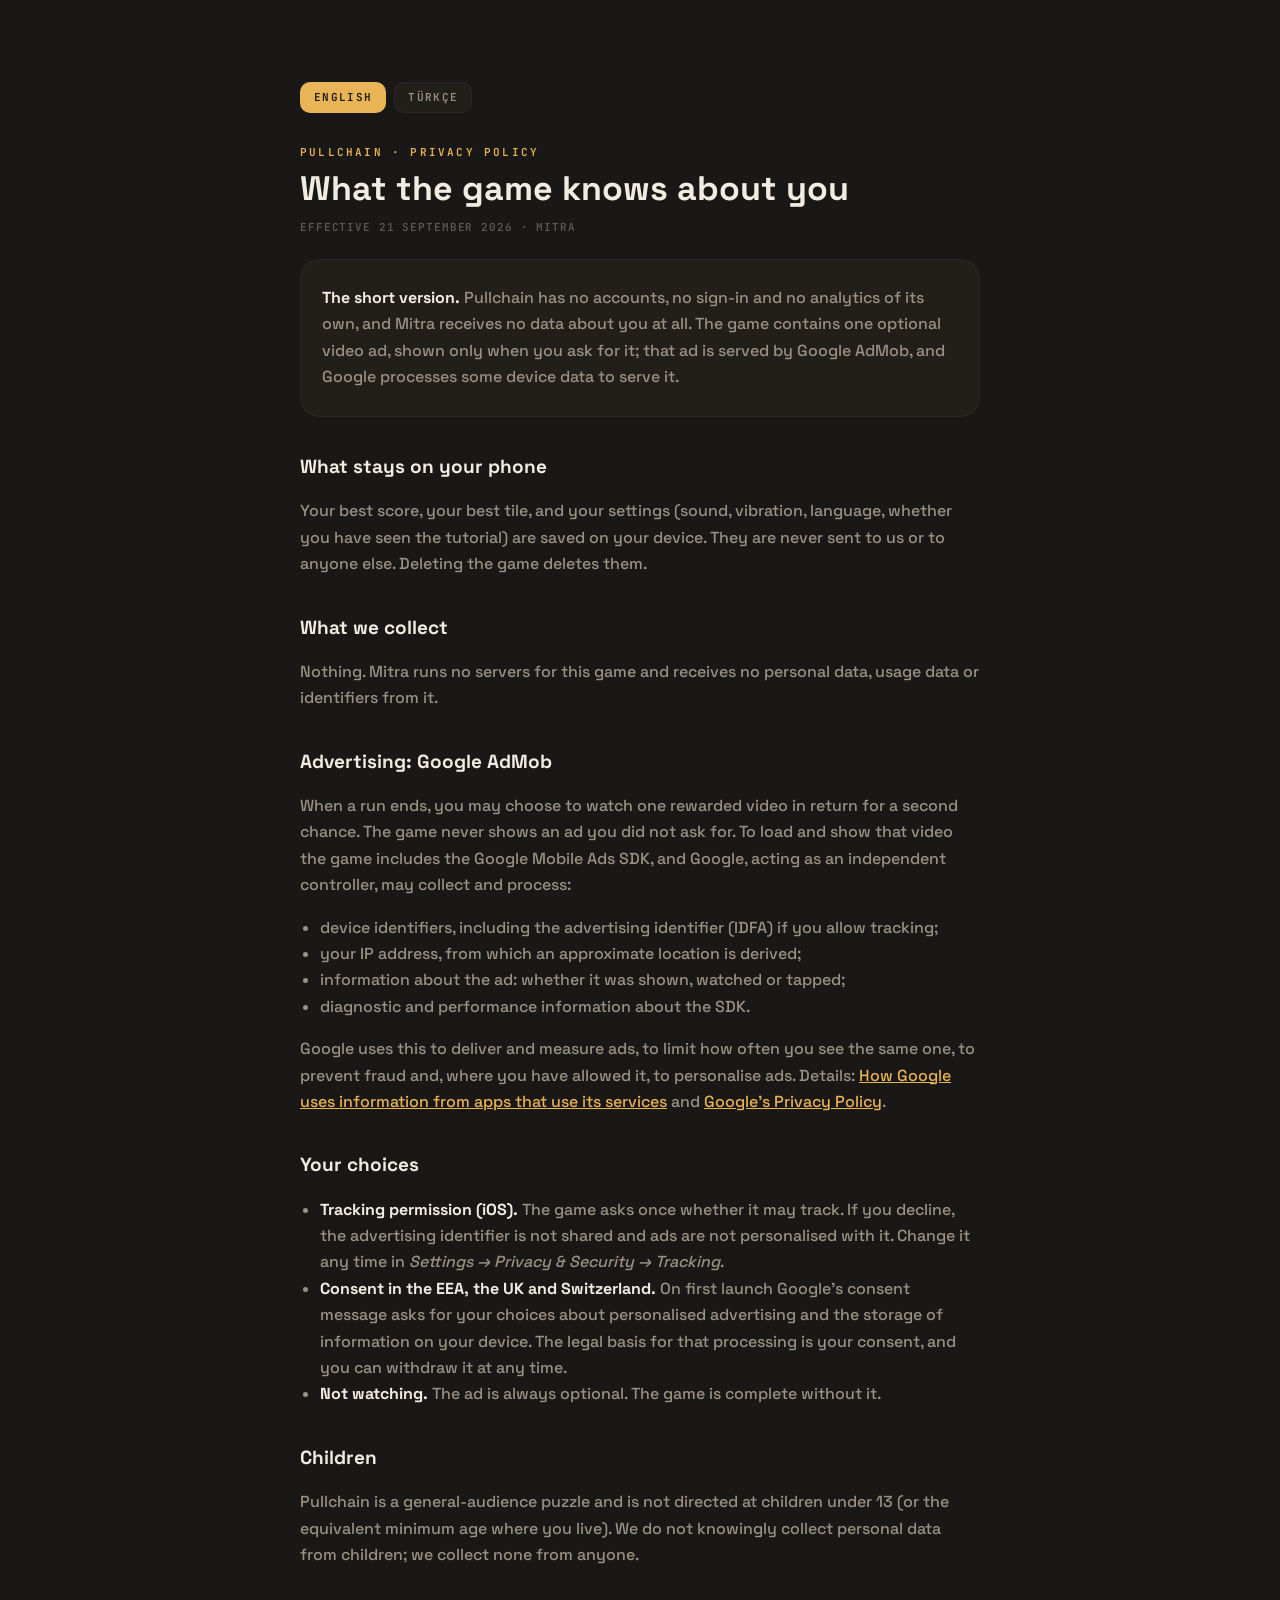
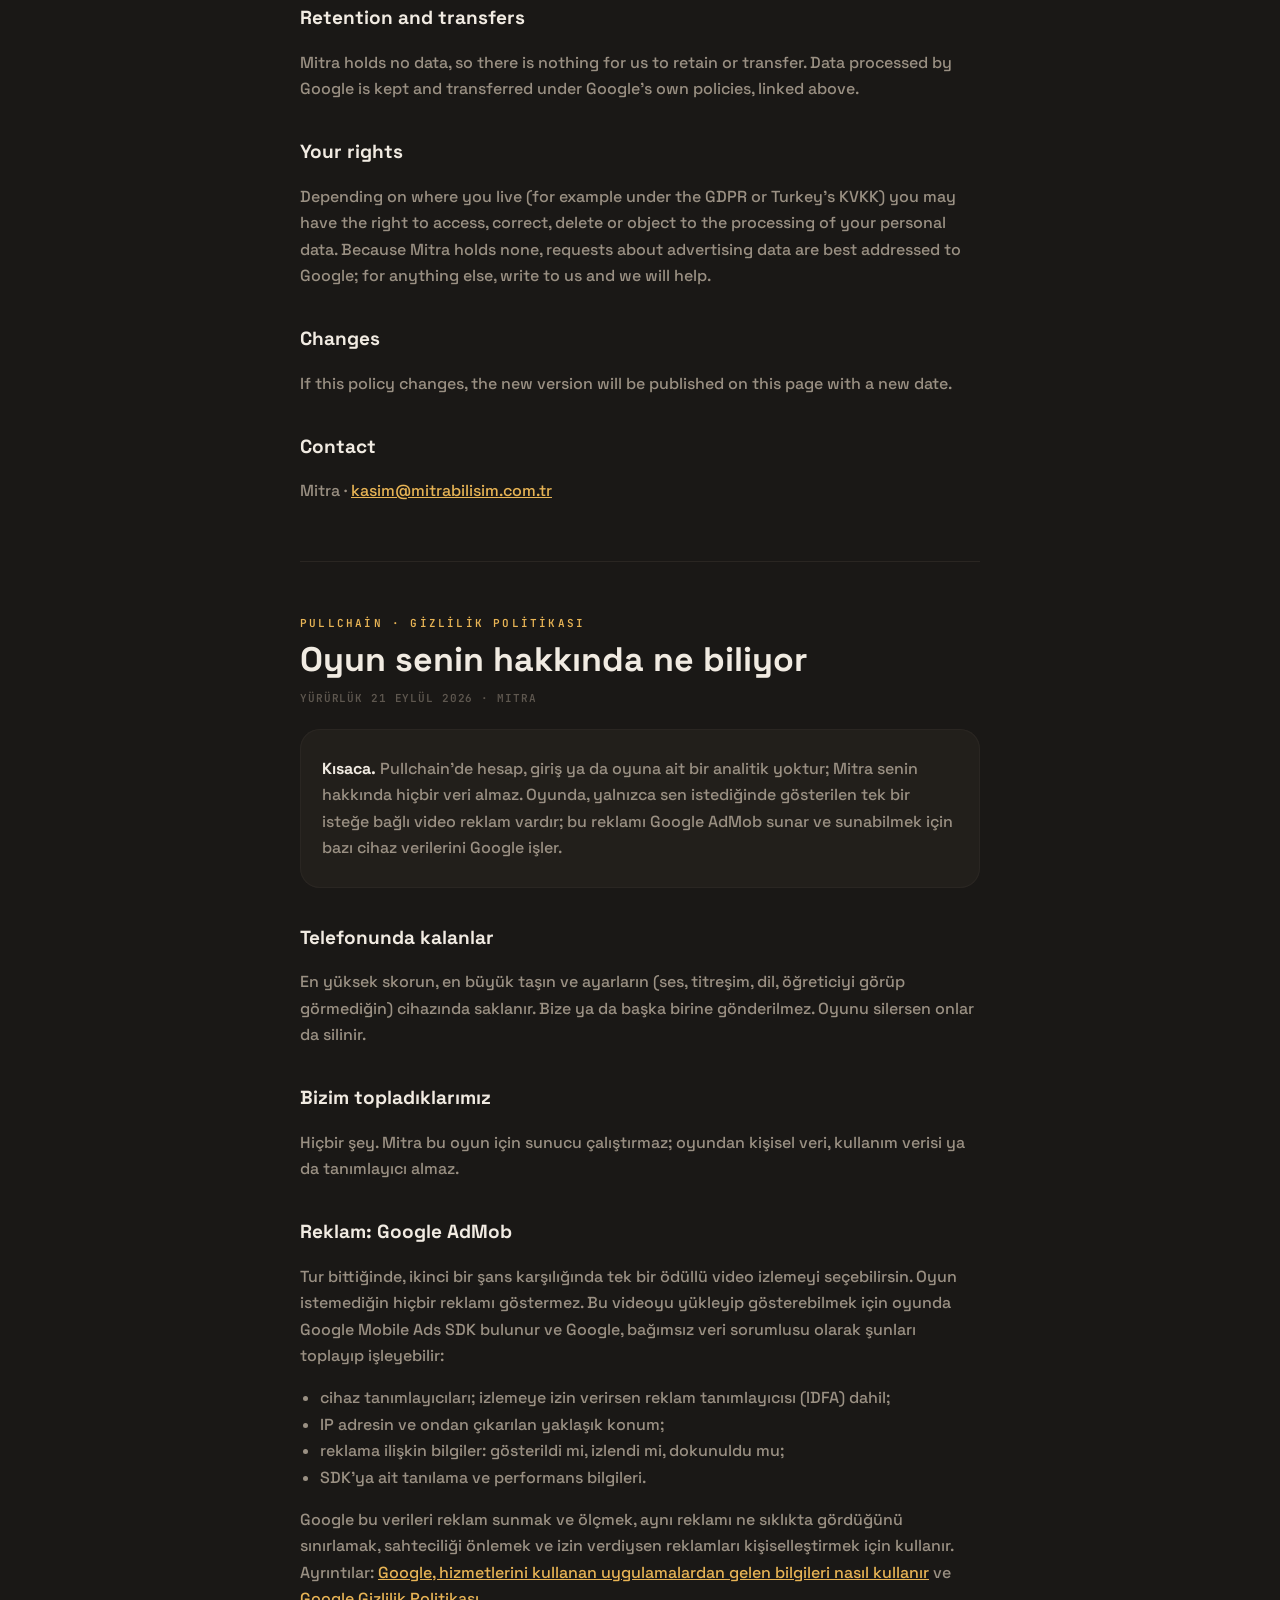
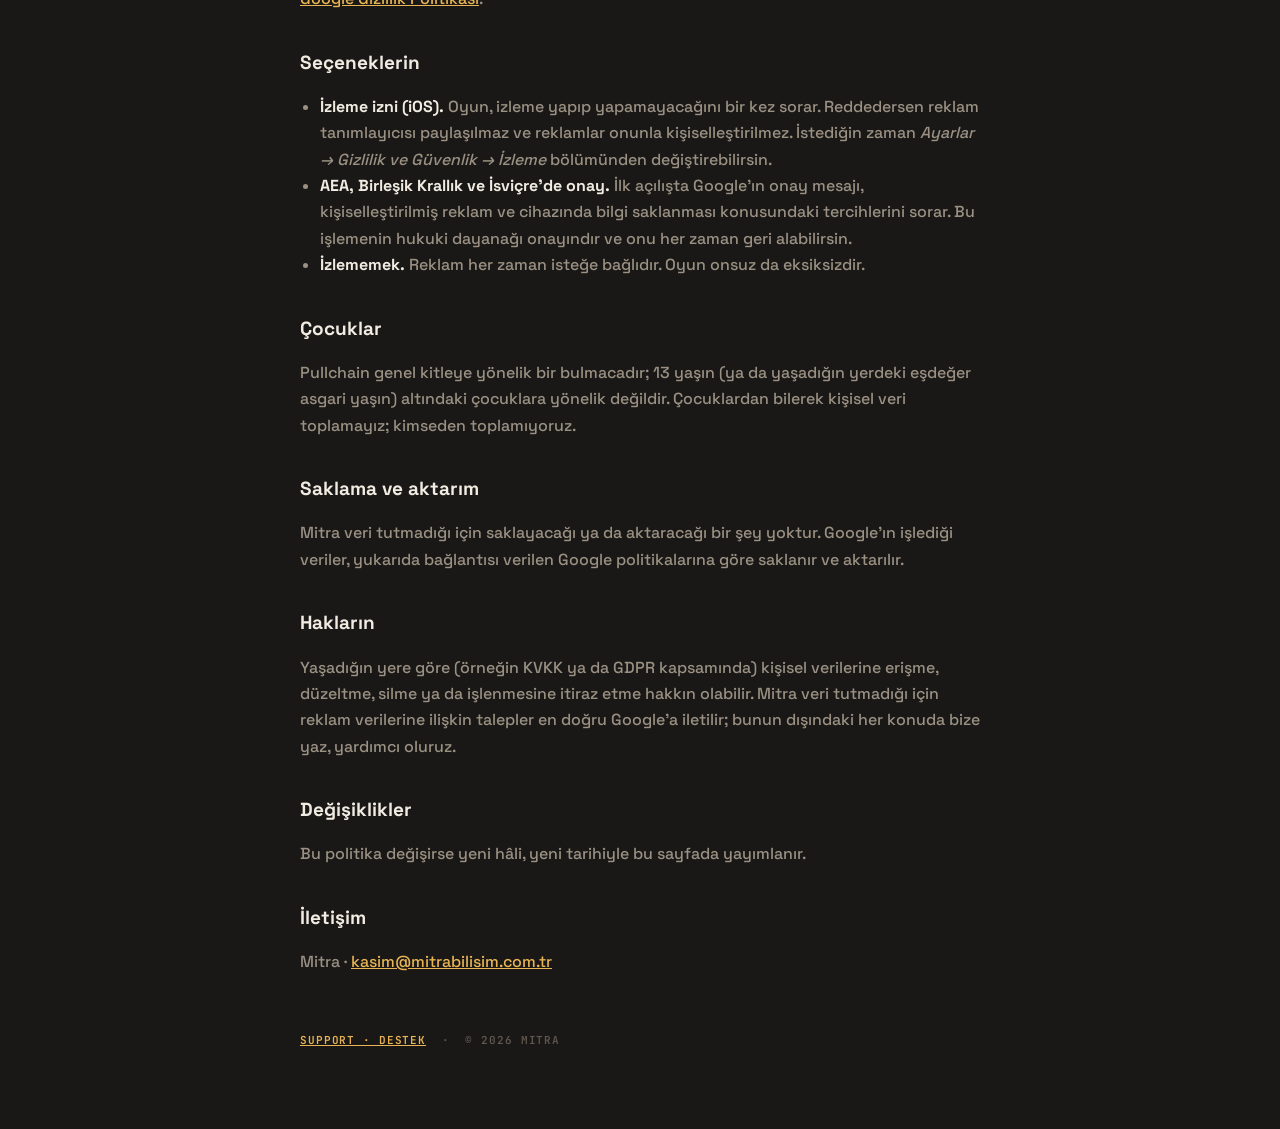
==== pullchain/privacy/index.html @ 70694d76 "Pullchain: privacy policy, support page and app-ads.txt" ====
<!DOCTYPE html><html lang="en"><head><meta charset="utf-8"><meta name="viewport" content="width=device-width, initial-scale=1"><link rel="preconnect" href="https://fonts.googleapis.com"><link href="https://fonts.googleapis.com/css2?family=Space+Grotesk:wght@500;700&family=JetBrains+Mono:wght@600&display=swap" rel="stylesheet"><link rel="stylesheet" href="/style.css"><title>Pullchain · Privacy Policy</title></head><body><main>
<nav class="lang"><a class="on" href="#en">ENGLISH</a><a href="#tr">TÜRKÇE</a></nav>

<section id="en">
<p class="kicker" style="margin-top:34px">Pullchain · Privacy Policy</p>
<h1>What the game knows about you</h1>
<p class="meta">EFFECTIVE 21 SEPTEMBER 2026 · MITRA</p>

<div class="card">
<p><strong>The short version.</strong> Pullchain has no accounts, no sign-in and no analytics of its own, and Mitra receives no data about you at all. The game contains one optional video ad, shown only when you ask for it; that ad is served by Google AdMob, and Google processes some device data to serve it.</p>
</div>

<h2>What stays on your phone</h2>
<p>Your best score, your best tile, and your settings (sound, vibration, language, whether you have seen the tutorial) are saved on your device. They are never sent to us or to anyone else. Deleting the game deletes them.</p>

<h2>What we collect</h2>
<p>Nothing. Mitra runs no servers for this game and receives no personal data, usage data or identifiers from it.</p>

<h2>Advertising: Google AdMob</h2>
<p>When a run ends, you may choose to watch one rewarded video in return for a second chance. The game never shows an ad you did not ask for. To load and show that video the game includes the Google Mobile Ads SDK, and Google, acting as an independent controller, may collect and process:</p>
<ul>
<li>device identifiers, including the advertising identifier (IDFA) if you allow tracking;</li>
<li>your IP address, from which an approximate location is derived;</li>
<li>information about the ad: whether it was shown, watched or tapped;</li>
<li>diagnostic and performance information about the SDK.</li>
</ul>
<p>Google uses this to deliver and measure ads, to limit how often you see the same one, to prevent fraud and, where you have allowed it, to personalise ads. Details: <a href="https://policies.google.com/technologies/partner-sites">How Google uses information from apps that use its services</a> and <a href="https://policies.google.com/privacy">Google's Privacy Policy</a>.</p>

<h2>Your choices</h2>
<ul>
<li><strong>Tracking permission (iOS).</strong> The game asks once whether it may track. If you decline, the advertising identifier is not shared and ads are not personalised with it. Change it any time in <em>Settings → Privacy &amp; Security → Tracking</em>.</li>
<li><strong>Consent in the EEA, the UK and Switzerland.</strong> On first launch Google's consent message asks for your choices about personalised advertising and the storage of information on your device. The legal basis for that processing is your consent, and you can withdraw it at any time.</li>
<li><strong>Not watching.</strong> The ad is always optional. The game is complete without it.</li>
</ul>

<h2>Children</h2>
<p>Pullchain is a general-audience puzzle and is not directed at children under 13 (or the equivalent minimum age where you live). We do not knowingly collect personal data from children; we collect none from anyone.</p>

<h2>Retention and transfers</h2>
<p>Mitra holds no data, so there is nothing for us to retain or transfer. Data processed by Google is kept and transferred under Google's own policies, linked above.</p>

<h2>Your rights</h2>
<p>Depending on where you live (for example under the GDPR or Turkey's KVKK) you may have the right to access, correct, delete or object to the processing of your personal data. Because Mitra holds none, requests about advertising data are best addressed to Google; for anything else, write to us and we will help.</p>

<h2>Changes</h2>
<p>If this policy changes, the new version will be published on this page with a new date.</p>

<h2>Contact</h2>
<p>Mitra · <a href="mailto:kasim@mitrabilisim.com.tr?subject=Pullchain%20privacy">kasim@mitrabilisim.com.tr</a></p>
</section>

<hr>

<section id="tr" lang="tr">
<p class="kicker">Pullchain · Gizlilik Politikası</p>
<h1>Oyun senin hakkında ne biliyor</h1>
<p class="meta">YÜRÜRLÜK 21 EYLÜL 2026 · MITRA</p>

<div class="card">
<p><strong>Kısaca.</strong> Pullchain'de hesap, giriş ya da oyuna ait bir analitik yoktur; Mitra senin hakkında hiçbir veri almaz. Oyunda, yalnızca sen istediğinde gösterilen tek bir isteğe bağlı video reklam vardır; bu reklamı Google AdMob sunar ve sunabilmek için bazı cihaz verilerini Google işler.</p>
</div>

<h2>Telefonunda kalanlar</h2>
<p>En yüksek skorun, en büyük taşın ve ayarların (ses, titreşim, dil, öğreticiyi görüp görmediğin) cihazında saklanır. Bize ya da başka birine gönderilmez. Oyunu silersen onlar da silinir.</p>

<h2>Bizim topladıklarımız</h2>
<p>Hiçbir şey. Mitra bu oyun için sunucu çalıştırmaz; oyundan kişisel veri, kullanım verisi ya da tanımlayıcı almaz.</p>

<h2>Reklam: Google AdMob</h2>
<p>Tur bittiğinde, ikinci bir şans karşılığında tek bir ödüllü video izlemeyi seçebilirsin. Oyun istemediğin hiçbir reklamı göstermez. Bu videoyu yükleyip gösterebilmek için oyunda Google Mobile Ads SDK bulunur ve Google, bağımsız veri sorumlusu olarak şunları toplayıp işleyebilir:</p>
<ul>
<li>cihaz tanımlayıcıları; izlemeye izin verirsen reklam tanımlayıcısı (IDFA) dahil;</li>
<li>IP adresin ve ondan çıkarılan yaklaşık konum;</li>
<li>reklama ilişkin bilgiler: gösterildi mi, izlendi mi, dokunuldu mu;</li>
<li>SDK'ya ait tanılama ve performans bilgileri.</li>
</ul>
<p>Google bu verileri reklam sunmak ve ölçmek, aynı reklamı ne sıklıkta gördüğünü sınırlamak, sahteciliği önlemek ve izin verdiysen reklamları kişiselleştirmek için kullanır. Ayrıntılar: <a href="https://policies.google.com/technologies/partner-sites?hl=tr">Google, hizmetlerini kullanan uygulamalardan gelen bilgileri nasıl kullanır</a> ve <a href="https://policies.google.com/privacy?hl=tr">Google Gizlilik Politikası</a>.</p>

<h2>Seçeneklerin</h2>
<ul>
<li><strong>İzleme izni (iOS).</strong> Oyun, izleme yapıp yapamayacağını bir kez sorar. Reddedersen reklam tanımlayıcısı paylaşılmaz ve reklamlar onunla kişiselleştirilmez. İstediğin zaman <em>Ayarlar → Gizlilik ve Güvenlik → İzleme</em> bölümünden değiştirebilirsin.</li>
<li><strong>AEA, Birleşik Krallık ve İsviçre'de onay.</strong> İlk açılışta Google'ın onay mesajı, kişiselleştirilmiş reklam ve cihazında bilgi saklanması konusundaki tercihlerini sorar. Bu işlemenin hukuki dayanağı onayındır ve onu her zaman geri alabilirsin.</li>
<li><strong>İzlememek.</strong> Reklam her zaman isteğe bağlıdır. Oyun onsuz da eksiksizdir.</li>
</ul>

<h2>Çocuklar</h2>
<p>Pullchain genel kitleye yönelik bir bulmacadır; 13 yaşın (ya da yaşadığın yerdeki eşdeğer asgari yaşın) altındaki çocuklara yönelik değildir. Çocuklardan bilerek kişisel veri toplamayız; kimseden toplamıyoruz.</p>

<h2>Saklama ve aktarım</h2>
<p>Mitra veri tutmadığı için saklayacağı ya da aktaracağı bir şey yoktur. Google'ın işlediği veriler, yukarıda bağlantısı verilen Google politikalarına göre saklanır ve aktarılır.</p>

<h2>Hakların</h2>
<p>Yaşadığın yere göre (örneğin KVKK ya da GDPR kapsamında) kişisel verilerine erişme, düzeltme, silme ya da işlenmesine itiraz etme hakkın olabilir. Mitra veri tutmadığı için reklam verilerine ilişkin talepler en doğru Google'a iletilir; bunun dışındaki her konuda bize yaz, yardımcı oluruz.</p>

<h2>Değişiklikler</h2>
<p>Bu politika değişirse yeni hâli, yeni tarihiyle bu sayfada yayımlanır.</p>

<h2>İletişim</h2>
<p>Mitra · <a href="mailto:kasim@mitrabilisim.com.tr?subject=Pullchain%20gizlilik">kasim@mitrabilisim.com.tr</a></p>
</section>

<footer class="meta"><a href="/pullchain/support/">SUPPORT · DESTEK</a> &nbsp;·&nbsp; © 2026 MITRA</footer>
</main></body></html>
---- style.css ----
:root{--bg:#1a1816;--card:#221f1b;--edge:#2a2622;--ink:#f1ebe2;--muted:#9a9083;--faint:#5e574f;--accent:#e8b455}
*{box-sizing:border-box}
html{-webkit-text-size-adjust:100%}
body{margin:0;background:var(--bg);color:var(--ink);font:500 16px/1.65 'Space Grotesk',system-ui,-apple-system,Segoe UI,Helvetica,Arial,sans-serif}
main{max-width:720px;margin:0 auto;padding:56px 20px 80px}
.kicker{font:600 11px/1 'JetBrains Mono',ui-monospace,Menlo,monospace;letter-spacing:.2em;color:var(--accent);text-transform:uppercase}
h1{font-size:34px;line-height:1.15;margin:10px 0 6px;font-weight:700}
h2{font-size:19px;margin:34px 0 8px;font-weight:700}
p,li{color:var(--muted)}
strong{color:var(--ink);font-weight:700}
a{color:var(--accent)}
a:hover{color:var(--ink)}
.meta{font:600 11px/1.6 'JetBrains Mono',ui-monospace,Menlo,monospace;letter-spacing:.08em;color:var(--faint)}
.card{background:var(--card);border-radius:20px;box-shadow:inset 0 0 0 1px var(--edge);padding:20px 22px;margin:22px 0}
.card p{margin:.4em 0}
.lang{display:flex;gap:8px;margin:26px 0 0}
.lang a{font:600 11px/1 'JetBrains Mono',ui-monospace,Menlo,monospace;letter-spacing:.12em;text-decoration:none;padding:10px 14px;border-radius:10px;background:var(--card);box-shadow:inset 0 0 0 1px var(--edge);color:var(--muted)}
.lang a.on{background:var(--accent);color:#1a1816;box-shadow:none}
hr{border:0;border-top:1px solid var(--edge);margin:56px 0}
ul{padding-left:20px}
footer{margin-top:56px}
.mark{display:grid;grid-template-columns:repeat(2,34px);gap:6px;padding:9px;background:var(--card);border-radius:18px;width:max-content;box-shadow:inset 0 0 0 1px var(--edge)}
.mark span{width:34px;height:34px;border-radius:9px;display:grid;place-items:center;font-weight:700;font-size:15px;color:#1a1816}
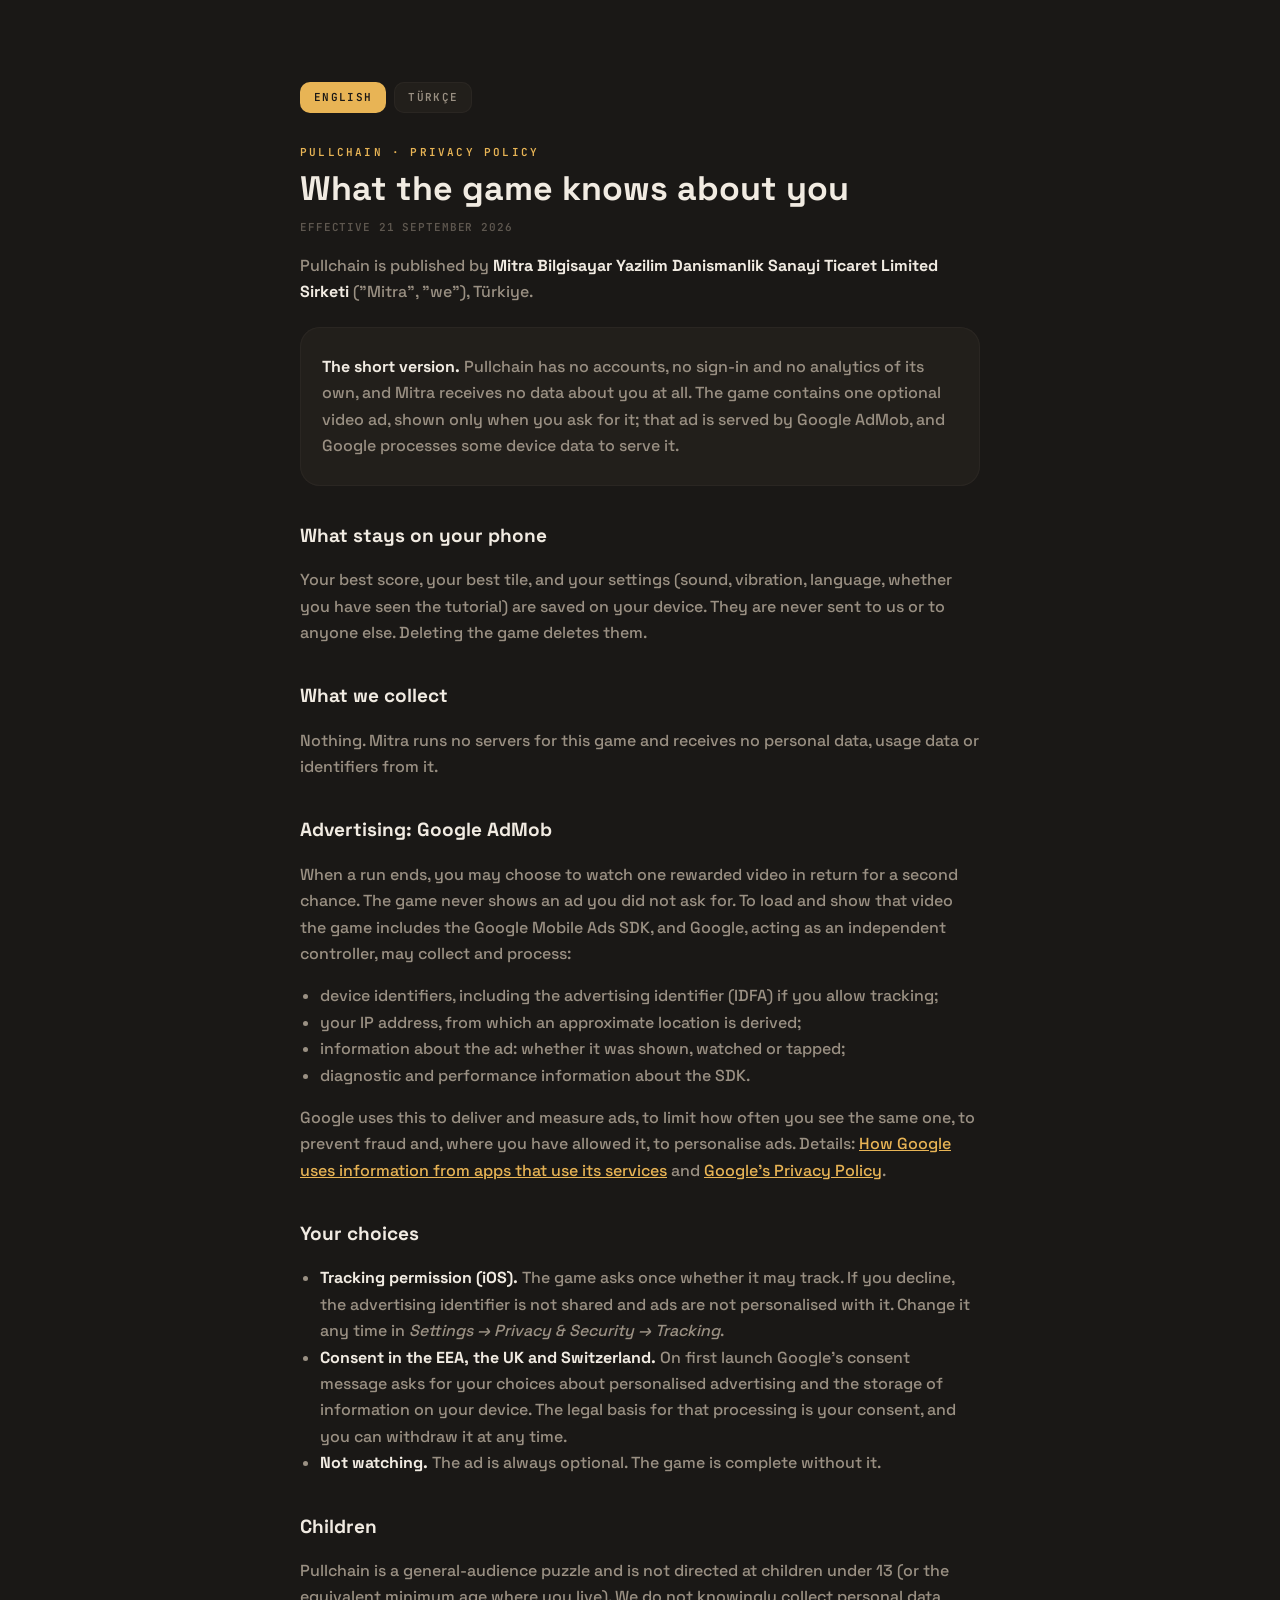
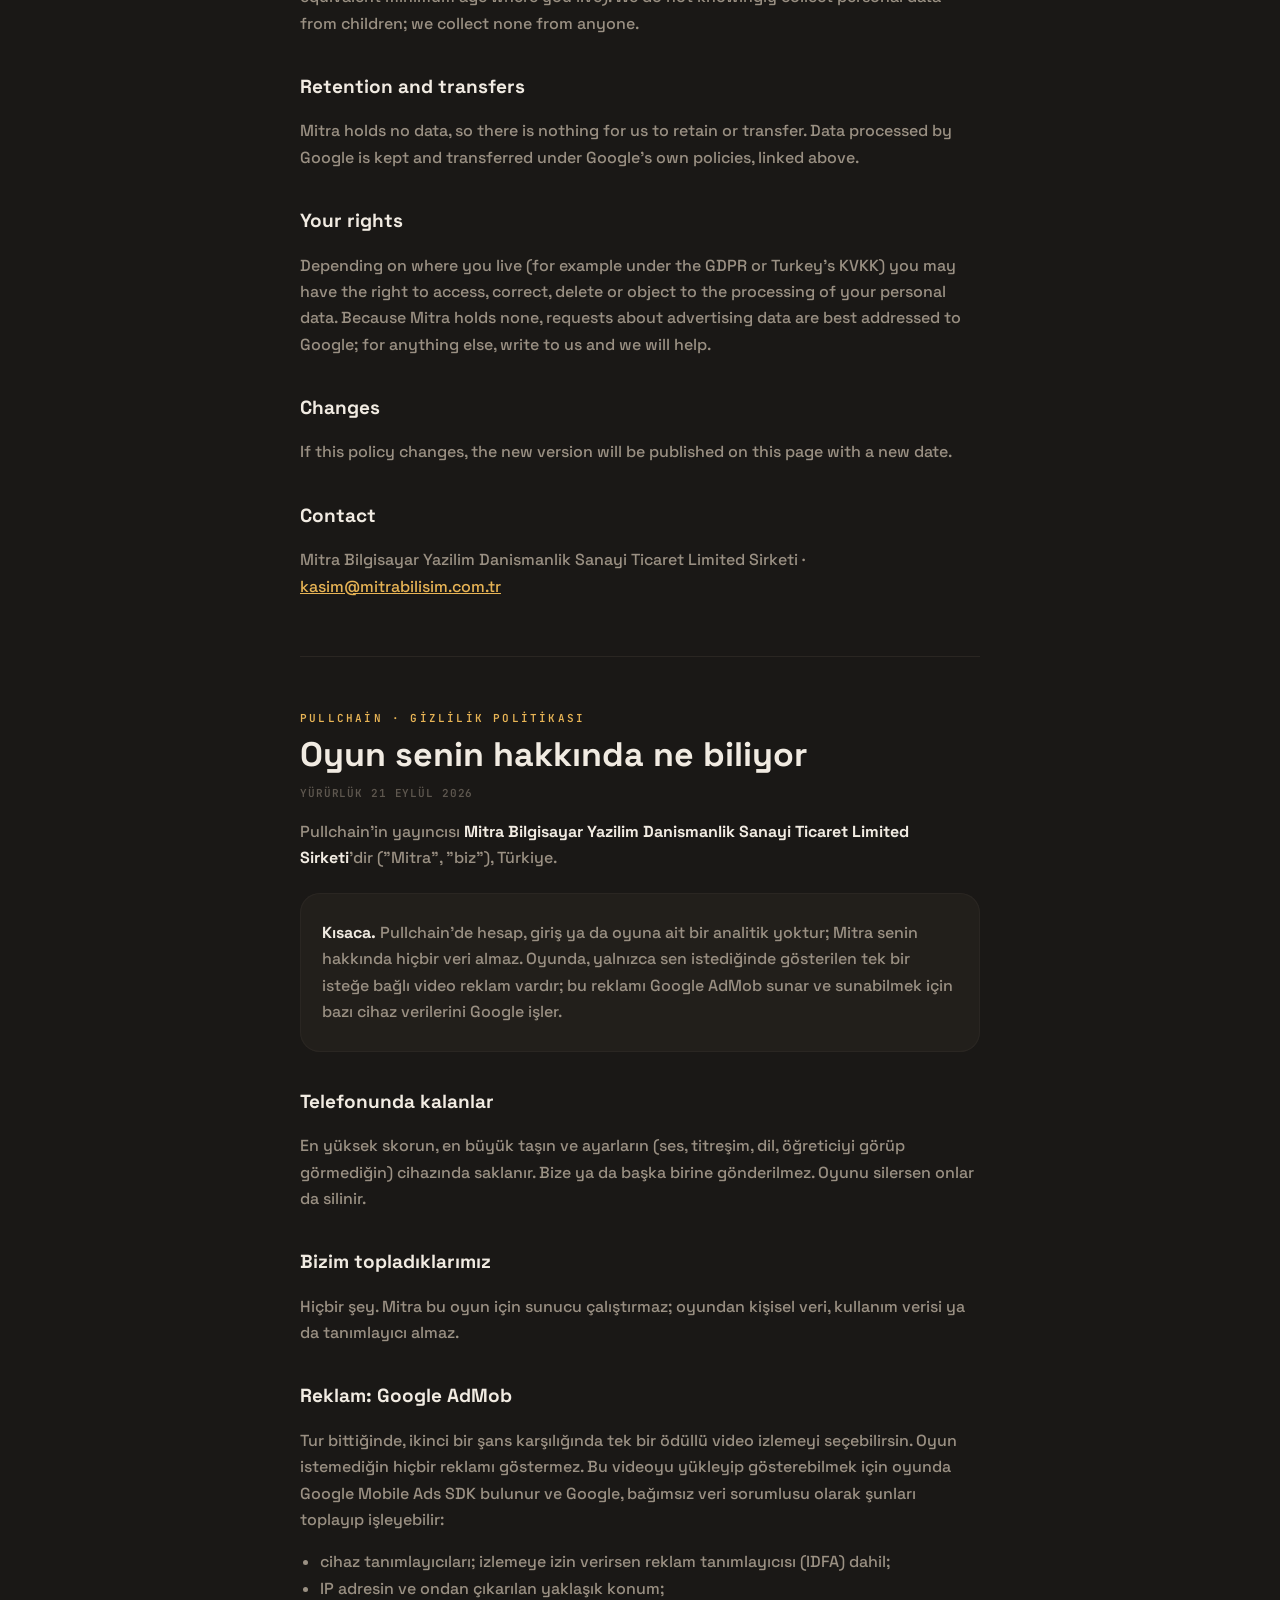
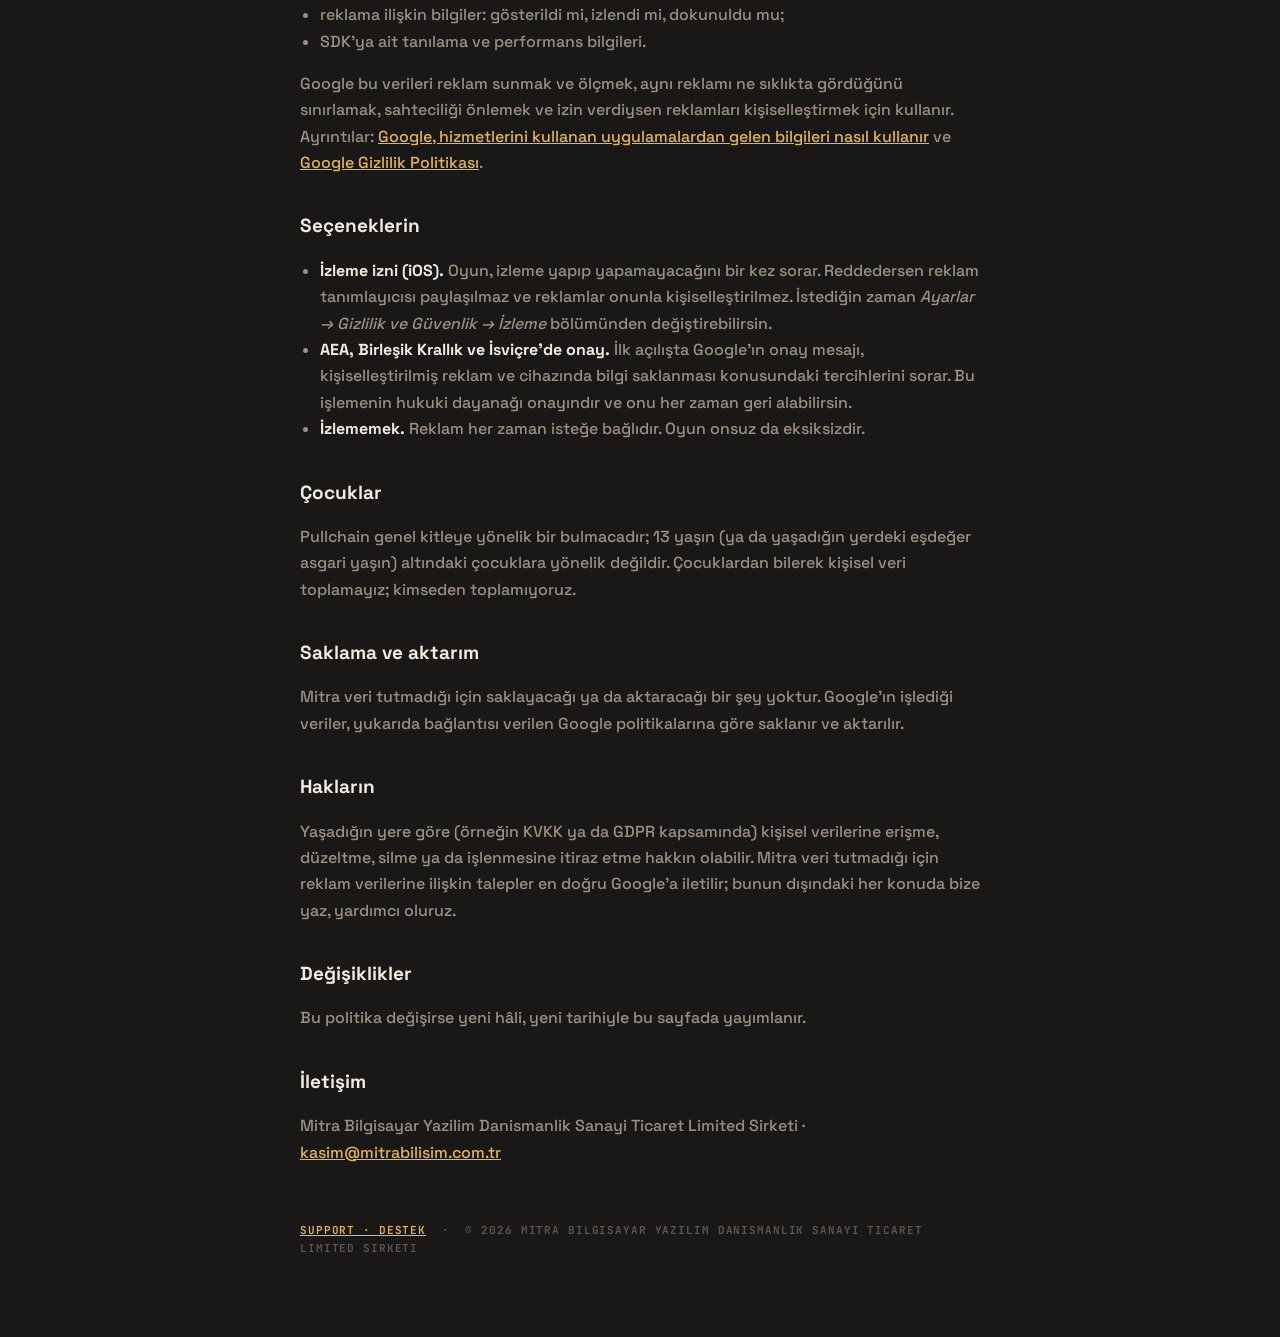
==== commit 4178572d: "Name the publisher in full" ====
--- a/pullchain/privacy/index.html
+++ b/pullchain/privacy/index.html
@@ -4,7 +4,8 @@
 <section id="en">
 <p class="kicker" style="margin-top:34px">Pullchain · Privacy Policy</p>
 <h1>What the game knows about you</h1>
-<p class="meta">EFFECTIVE 21 SEPTEMBER 2026 · MITRA</p>
+<p class="meta">EFFECTIVE 21 SEPTEMBER 2026</p>
+<p>Pullchain is published by <strong>Mitra Bilgisayar Yazilim Danismanlik Sanayi Ticaret Limited Sirketi</strong> ("Mitra", "we"), Türkiye.</p>
 
 <div class="card">
 <p><strong>The short version.</strong> Pullchain has no accounts, no sign-in and no analytics of its own, and Mitra receives no data about you at all. The game contains one optional video ad, shown only when you ask for it; that ad is served by Google AdMob, and Google processes some device data to serve it.</p>
@@ -46,7 +47,7 @@
 <p>If this policy changes, the new version will be published on this page with a new date.</p>
 
 <h2>Contact</h2>
-<p>Mitra · <a href="mailto:kasim@mitrabilisim.com.tr?subject=Pullchain%20privacy">kasim@mitrabilisim.com.tr</a></p>
+<p>Mitra Bilgisayar Yazilim Danismanlik Sanayi Ticaret Limited Sirketi · <a href="mailto:kasim@mitrabilisim.com.tr?subject=Pullchain%20privacy">kasim@mitrabilisim.com.tr</a></p>
 </section>
 
 <hr>
@@ -54,7 +55,8 @@
 <section id="tr" lang="tr">
 <p class="kicker">Pullchain · Gizlilik Politikası</p>
 <h1>Oyun senin hakkında ne biliyor</h1>
-<p class="meta">YÜRÜRLÜK 21 EYLÜL 2026 · MITRA</p>
+<p class="meta">YÜRÜRLÜK 21 EYLÜL 2026</p>
+<p>Pullchain'in yayıncısı <strong>Mitra Bilgisayar Yazilim Danismanlik Sanayi Ticaret Limited Sirketi</strong>'dir ("Mitra", "biz"), Türkiye.</p>
 
 <div class="card">
 <p><strong>Kısaca.</strong> Pullchain'de hesap, giriş ya da oyuna ait bir analitik yoktur; Mitra senin hakkında hiçbir veri almaz. Oyunda, yalnızca sen istediğinde gösterilen tek bir isteğe bağlı video reklam vardır; bu reklamı Google AdMob sunar ve sunabilmek için bazı cihaz verilerini Google işler.</p>
@@ -96,8 +98,8 @@
 <p>Bu politika değişirse yeni hâli, yeni tarihiyle bu sayfada yayımlanır.</p>
 
 <h2>İletişim</h2>
-<p>Mitra · <a href="mailto:kasim@mitrabilisim.com.tr?subject=Pullchain%20gizlilik">kasim@mitrabilisim.com.tr</a></p>
+<p>Mitra Bilgisayar Yazilim Danismanlik Sanayi Ticaret Limited Sirketi · <a href="mailto:kasim@mitrabilisim.com.tr?subject=Pullchain%20gizlilik">kasim@mitrabilisim.com.tr</a></p>
 </section>
 
-<footer class="meta"><a href="/pullchain/support/">SUPPORT · DESTEK</a> &nbsp;·&nbsp; © 2026 MITRA</footer>
+<footer class="meta"><a href="/pullchain/support/">SUPPORT · DESTEK</a> &nbsp;·&nbsp; © 2026 MITRA BILGISAYAR YAZILIM DANISMANLIK SANAYI TICARET LIMITED SIRKETI</footer>
 </main></body></html>
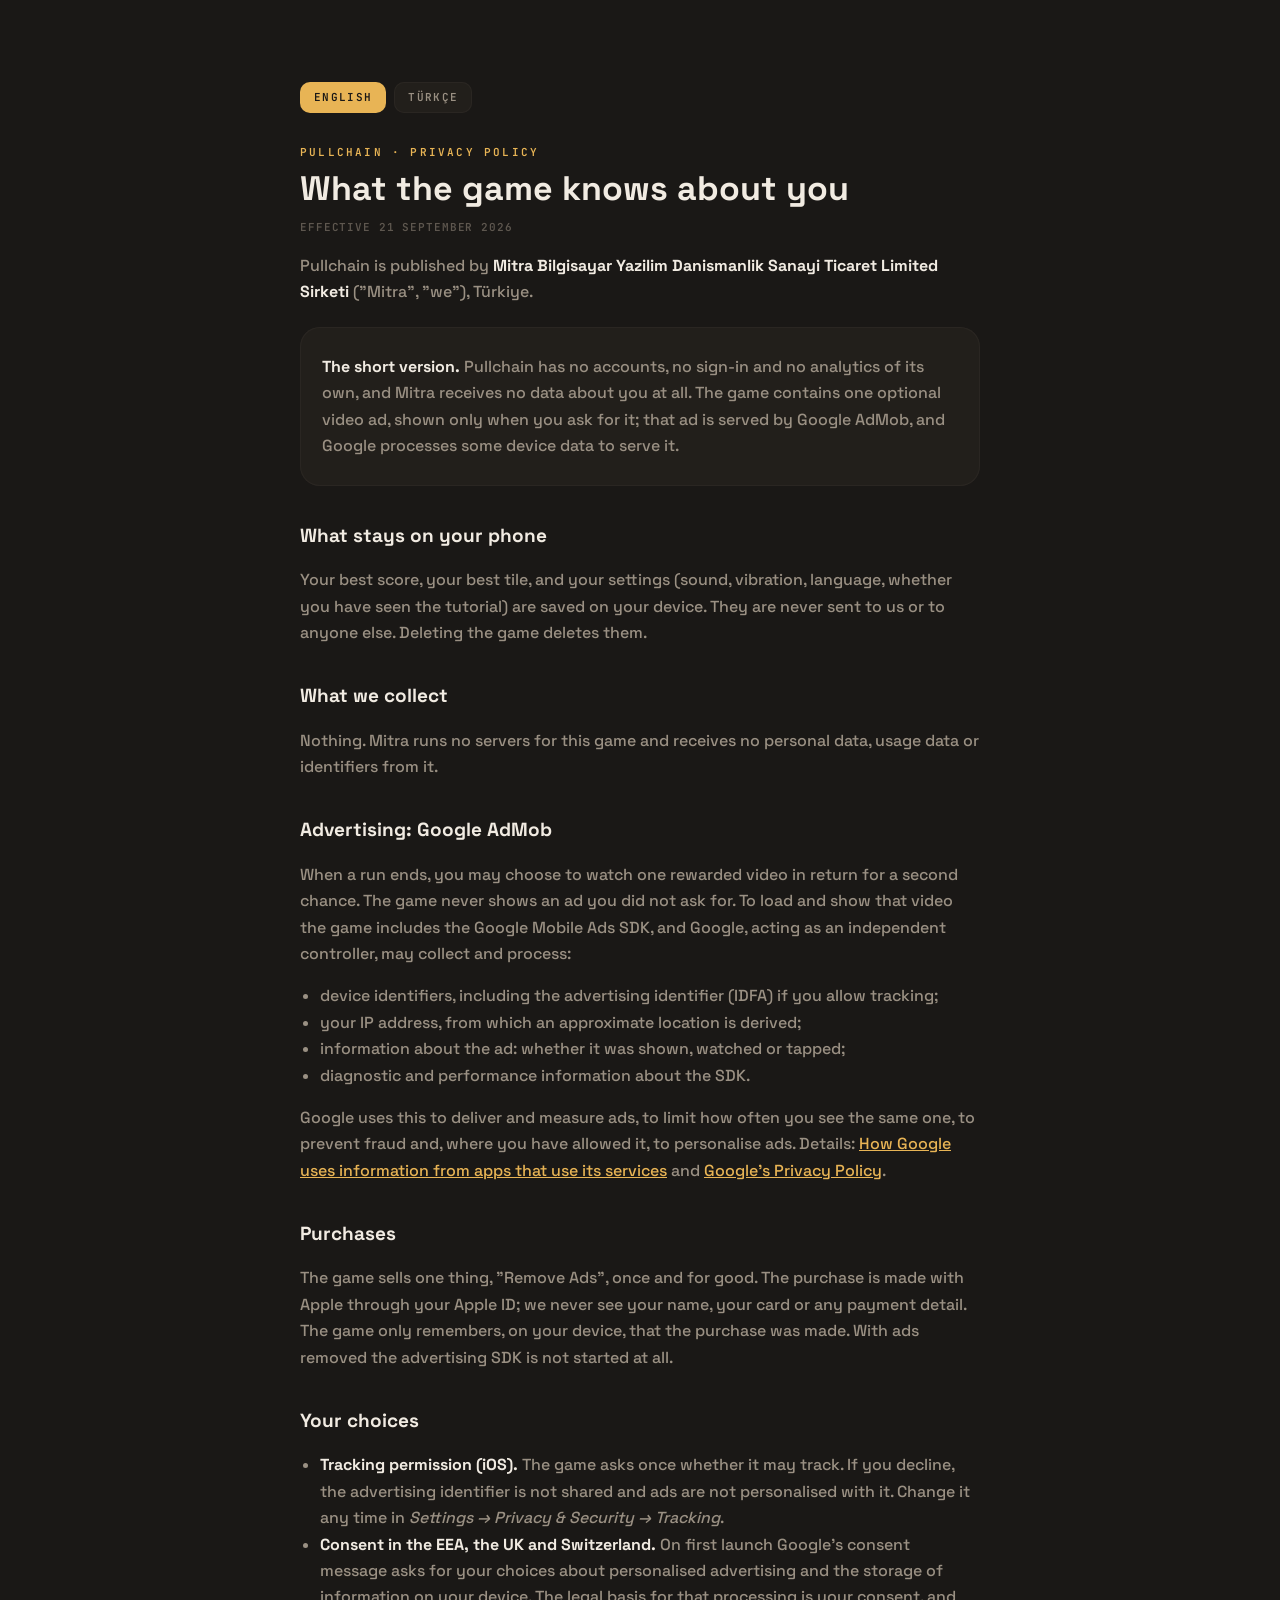
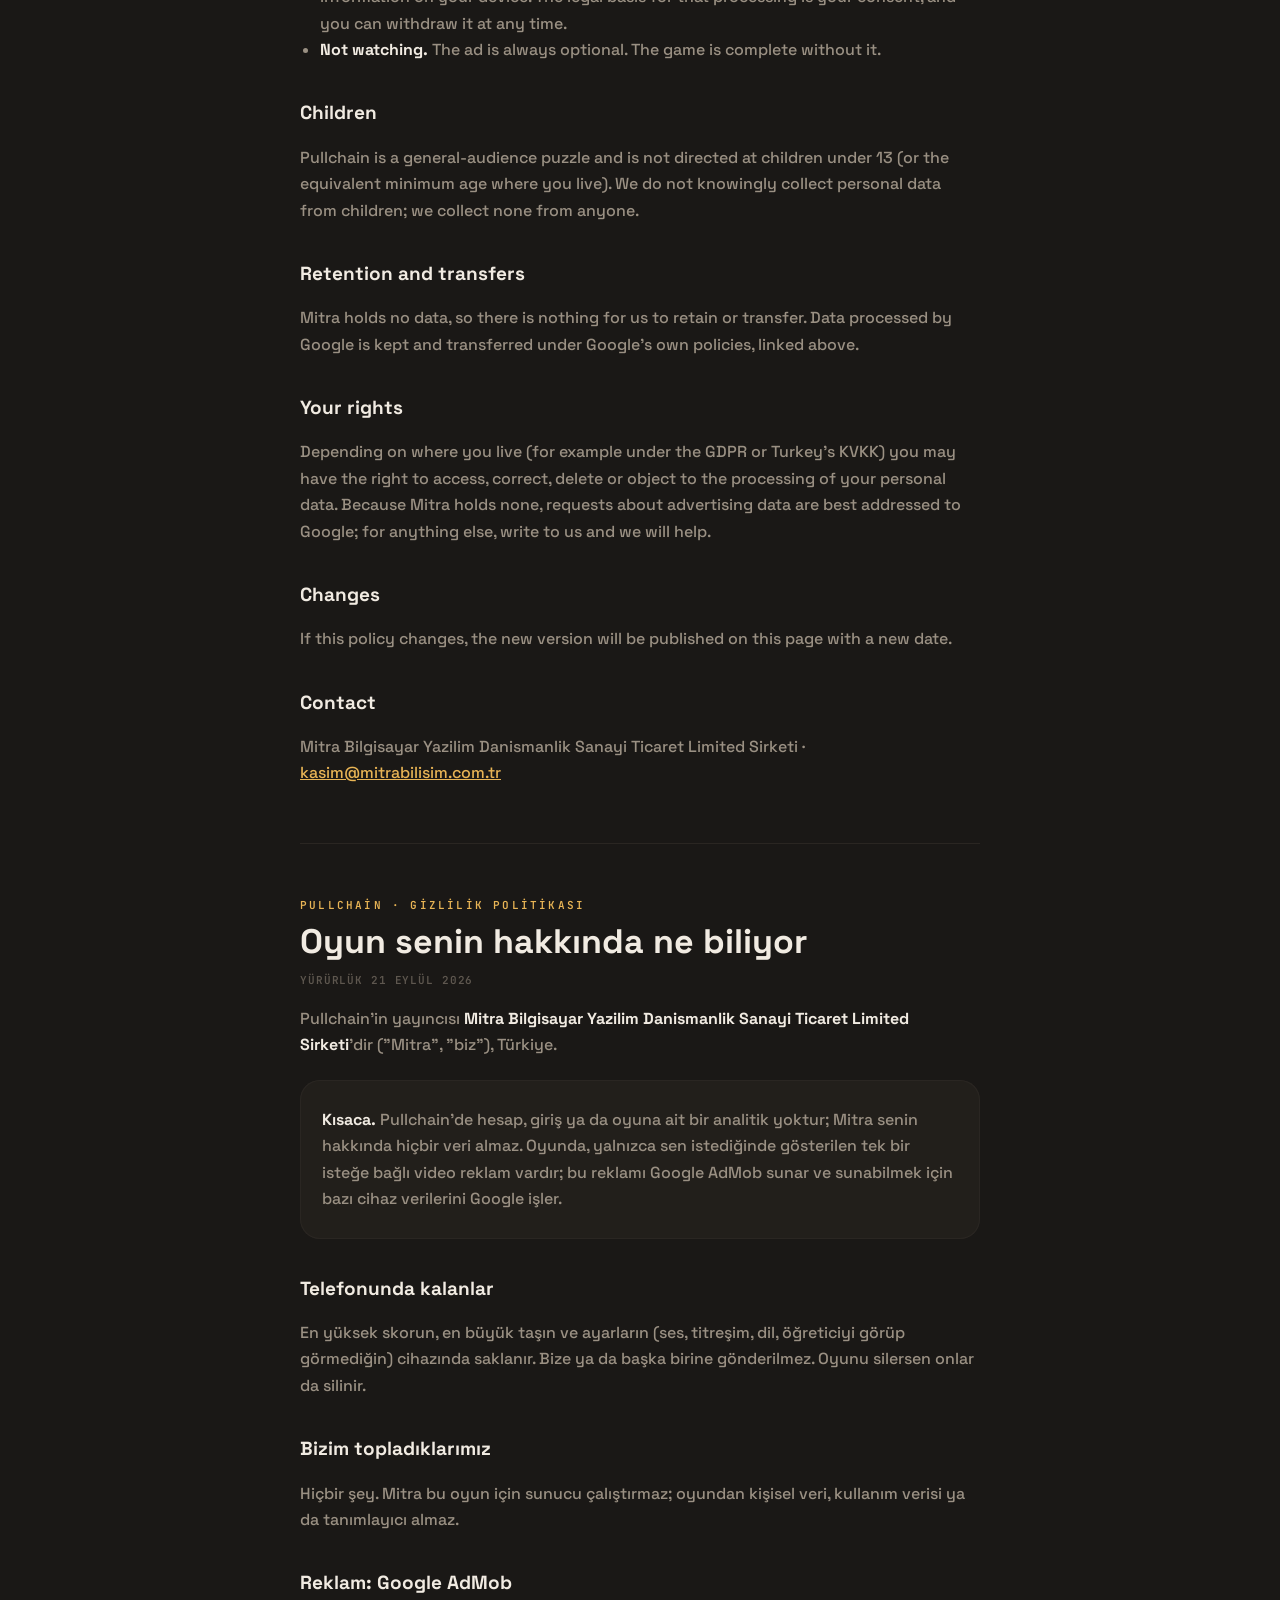
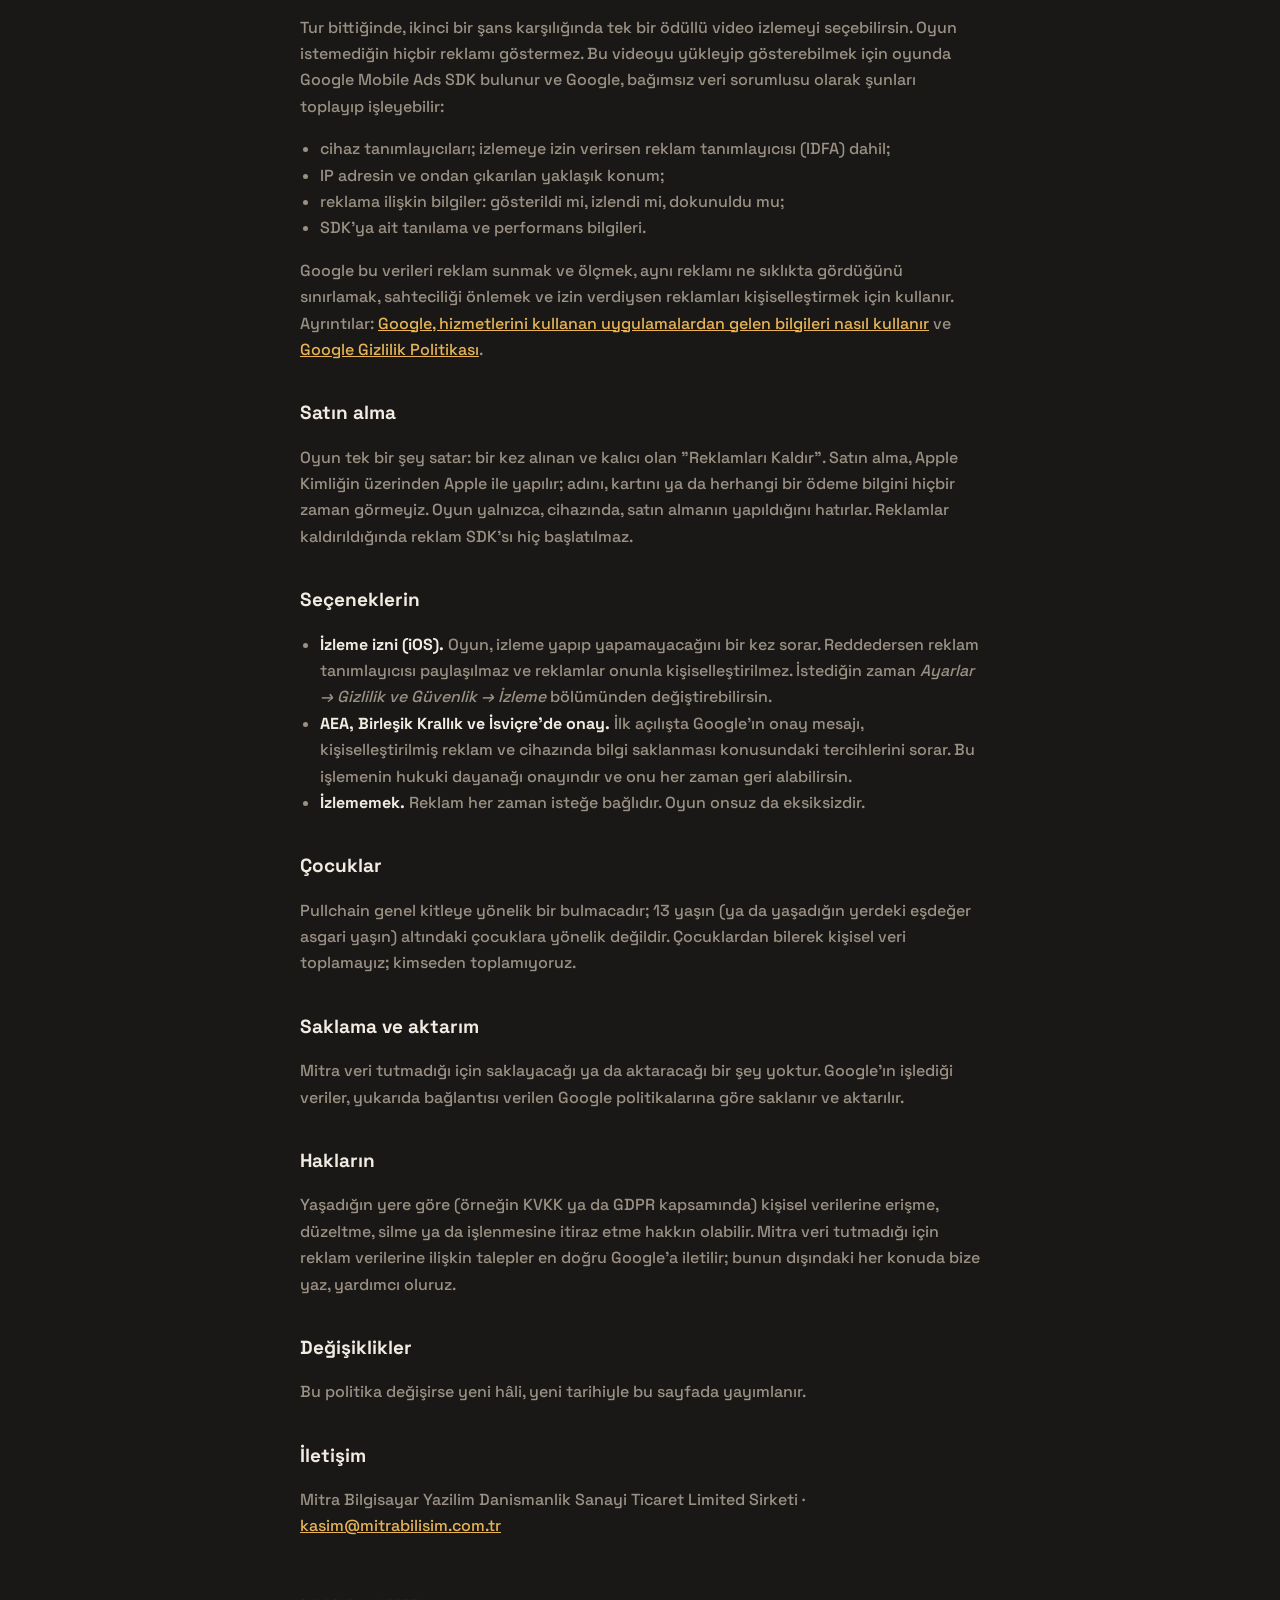
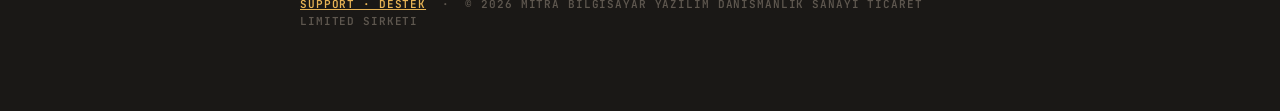
==== commit 5a1c3614: "Pullchain: the Remove Ads purchase, in the policy and the FAQ" ====
--- a/pullchain/privacy/index.html
+++ b/pullchain/privacy/index.html
@@ -26,6 +26,9 @@
 <li>diagnostic and performance information about the SDK.</li>
 </ul>
 <p>Google uses this to deliver and measure ads, to limit how often you see the same one, to prevent fraud and, where you have allowed it, to personalise ads. Details: <a href="https://policies.google.com/technologies/partner-sites">How Google uses information from apps that use its services</a> and <a href="https://policies.google.com/privacy">Google's Privacy Policy</a>.</p>
+
+<h2>Purchases</h2>
+<p>The game sells one thing, "Remove Ads", once and for good. The purchase is made with Apple through your Apple ID; we never see your name, your card or any payment detail. The game only remembers, on your device, that the purchase was made. With ads removed the advertising SDK is not started at all.</p>
 
 <h2>Your choices</h2>
 <ul>
@@ -78,6 +81,9 @@
 </ul>
 <p>Google bu verileri reklam sunmak ve ölçmek, aynı reklamı ne sıklıkta gördüğünü sınırlamak, sahteciliği önlemek ve izin verdiysen reklamları kişiselleştirmek için kullanır. Ayrıntılar: <a href="https://policies.google.com/technologies/partner-sites?hl=tr">Google, hizmetlerini kullanan uygulamalardan gelen bilgileri nasıl kullanır</a> ve <a href="https://policies.google.com/privacy?hl=tr">Google Gizlilik Politikası</a>.</p>
 
+<h2>Satın alma</h2>
+<p>Oyun tek bir şey satar: bir kez alınan ve kalıcı olan "Reklamları Kaldır". Satın alma, Apple Kimliğin üzerinden Apple ile yapılır; adını, kartını ya da herhangi bir ödeme bilgini hiçbir zaman görmeyiz. Oyun yalnızca, cihazında, satın almanın yapıldığını hatırlar. Reklamlar kaldırıldığında reklam SDK'sı hiç başlatılmaz.</p>
+
 <h2>Seçeneklerin</h2>
 <ul>
 <li><strong>İzleme izni (iOS).</strong> Oyun, izleme yapıp yapamayacağını bir kez sorar. Reddedersen reklam tanımlayıcısı paylaşılmaz ve reklamlar onunla kişiselleştirilmez. İstediğin zaman <em>Ayarlar → Gizlilik ve Güvenlik → İzleme</em> bölümünden değiştirebilirsin.</li>
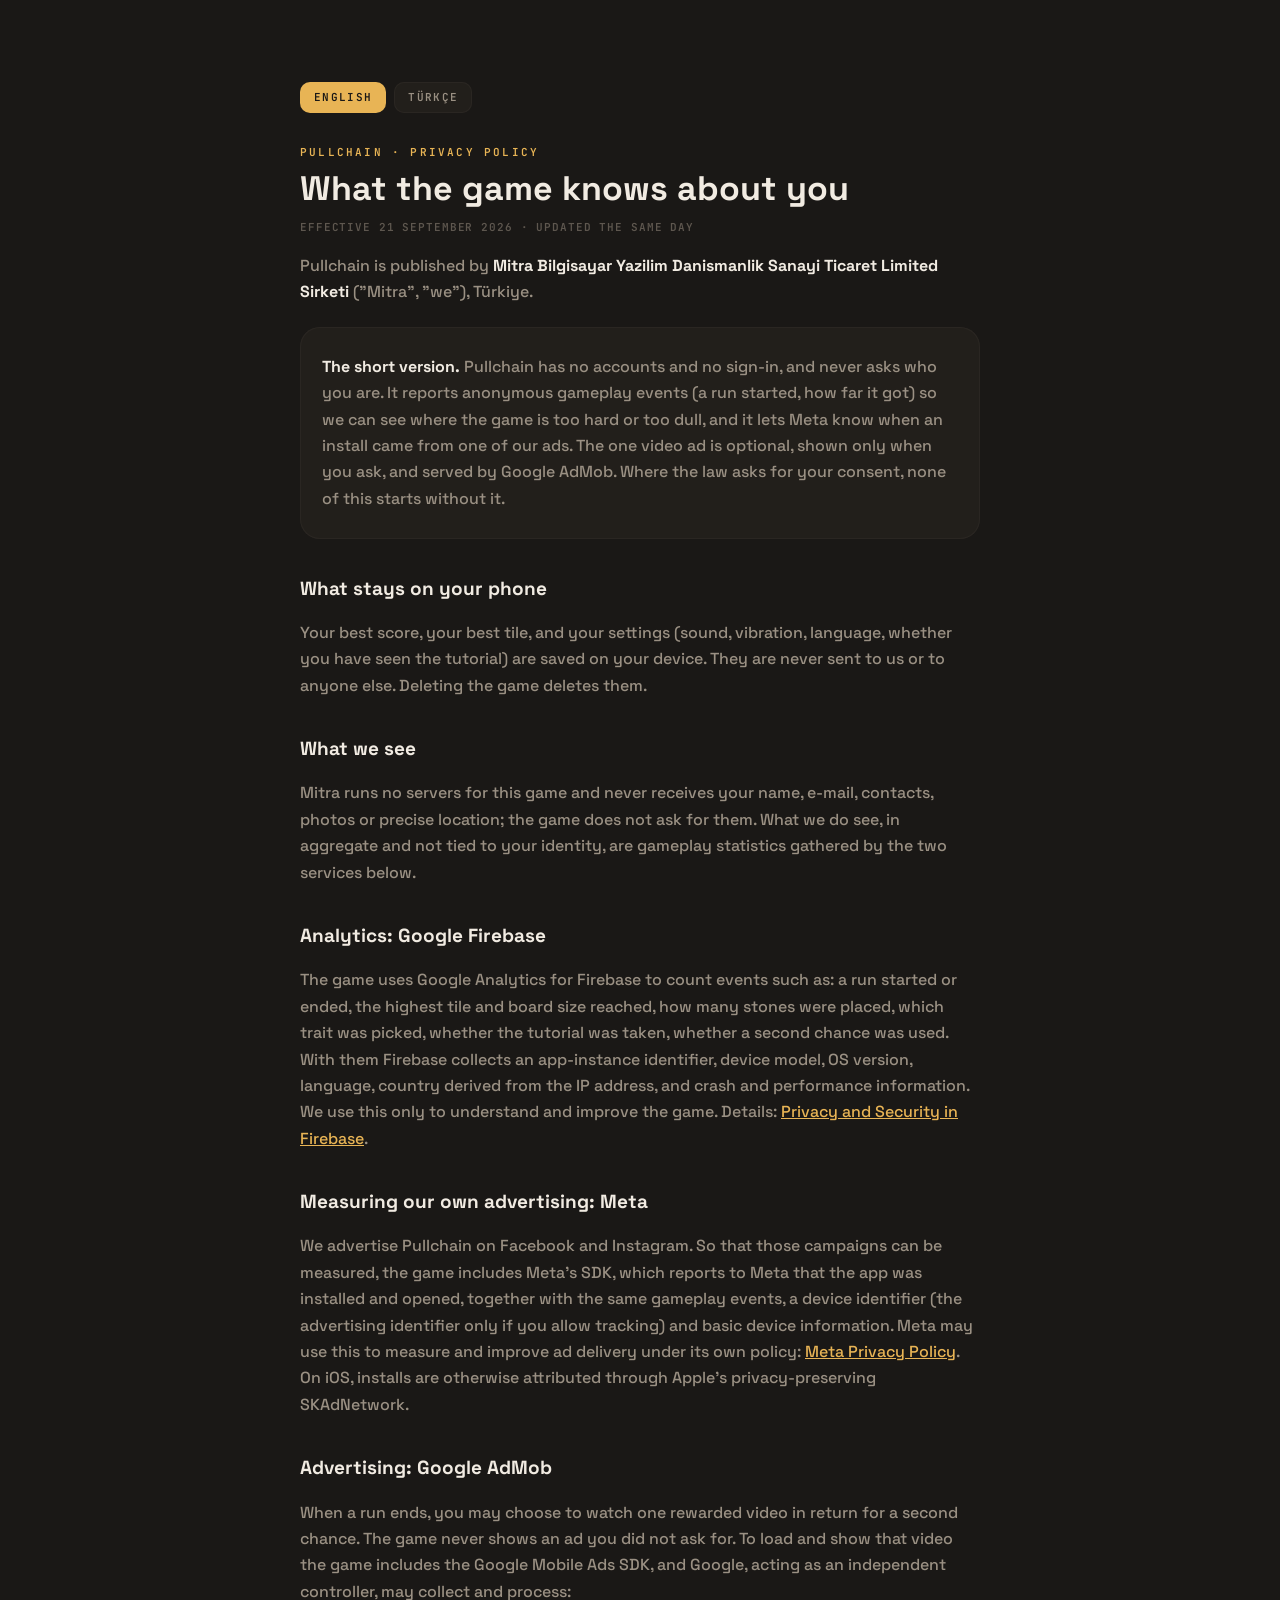
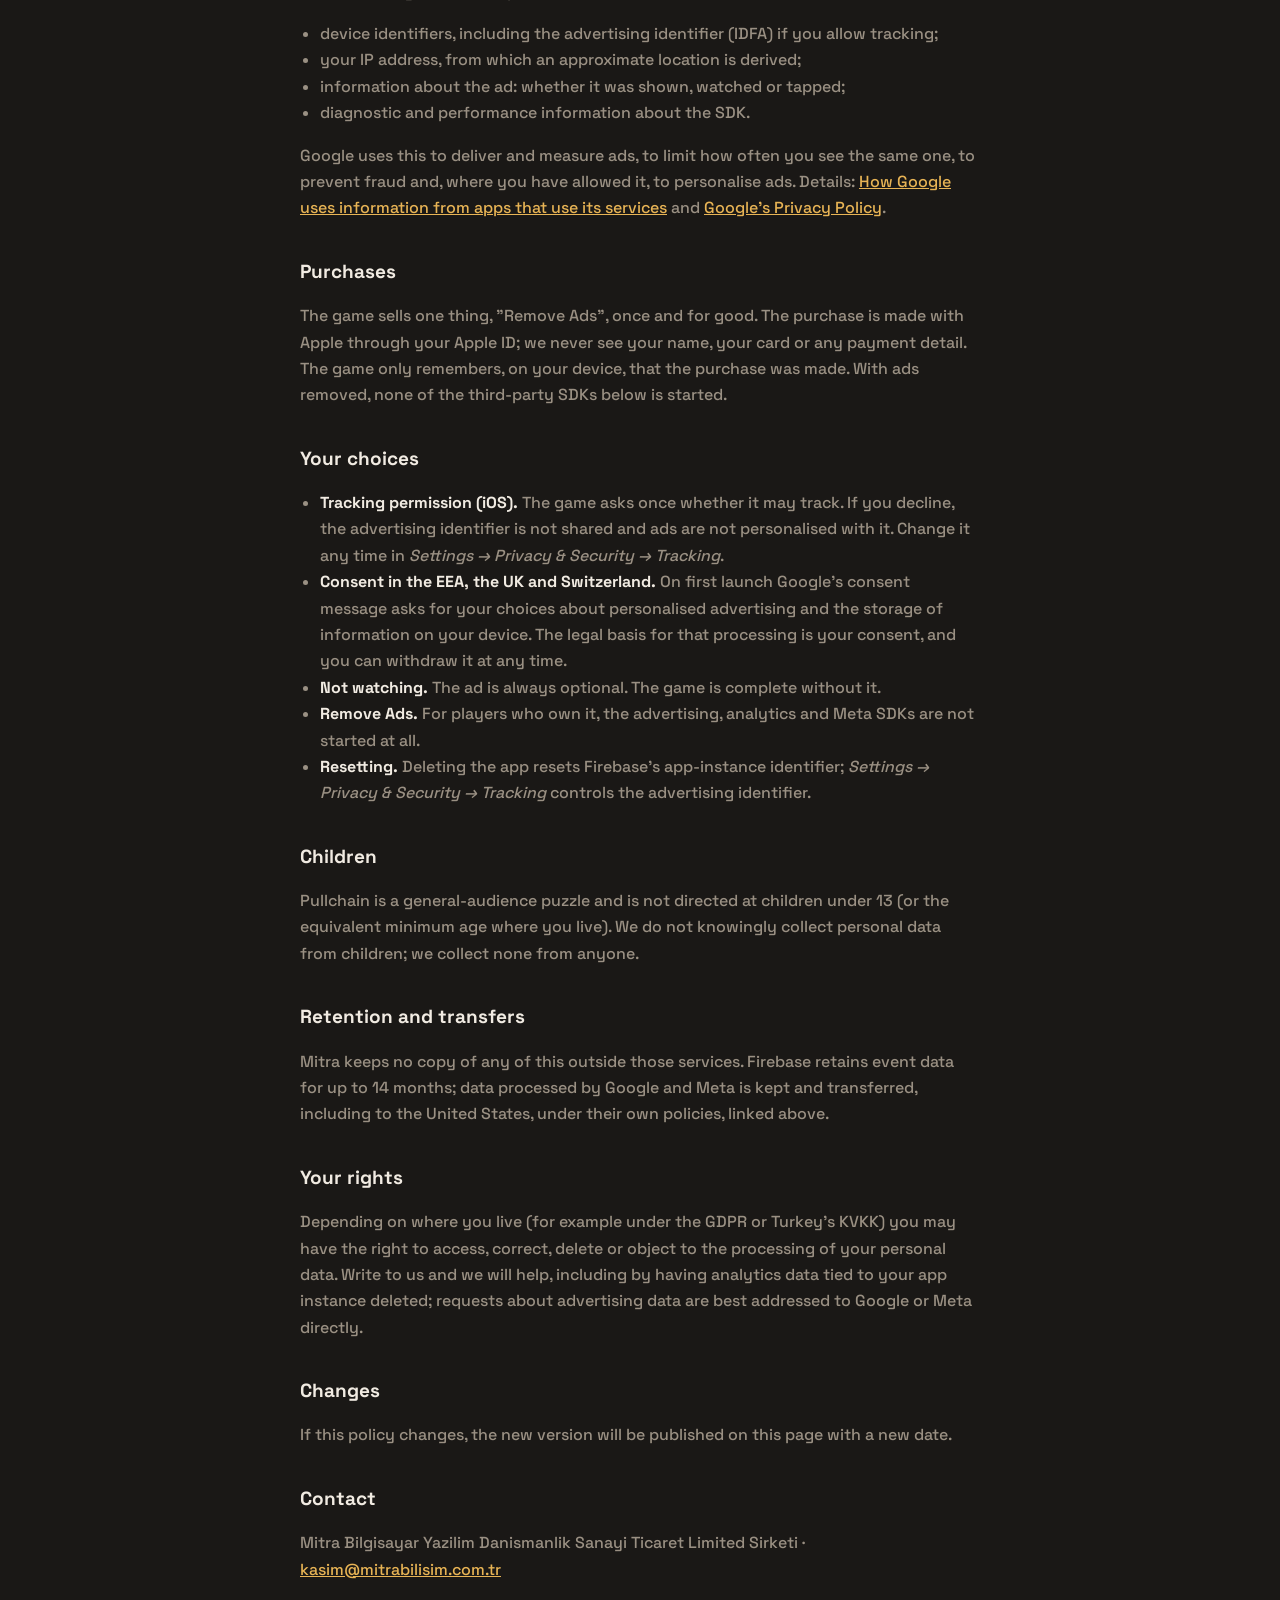
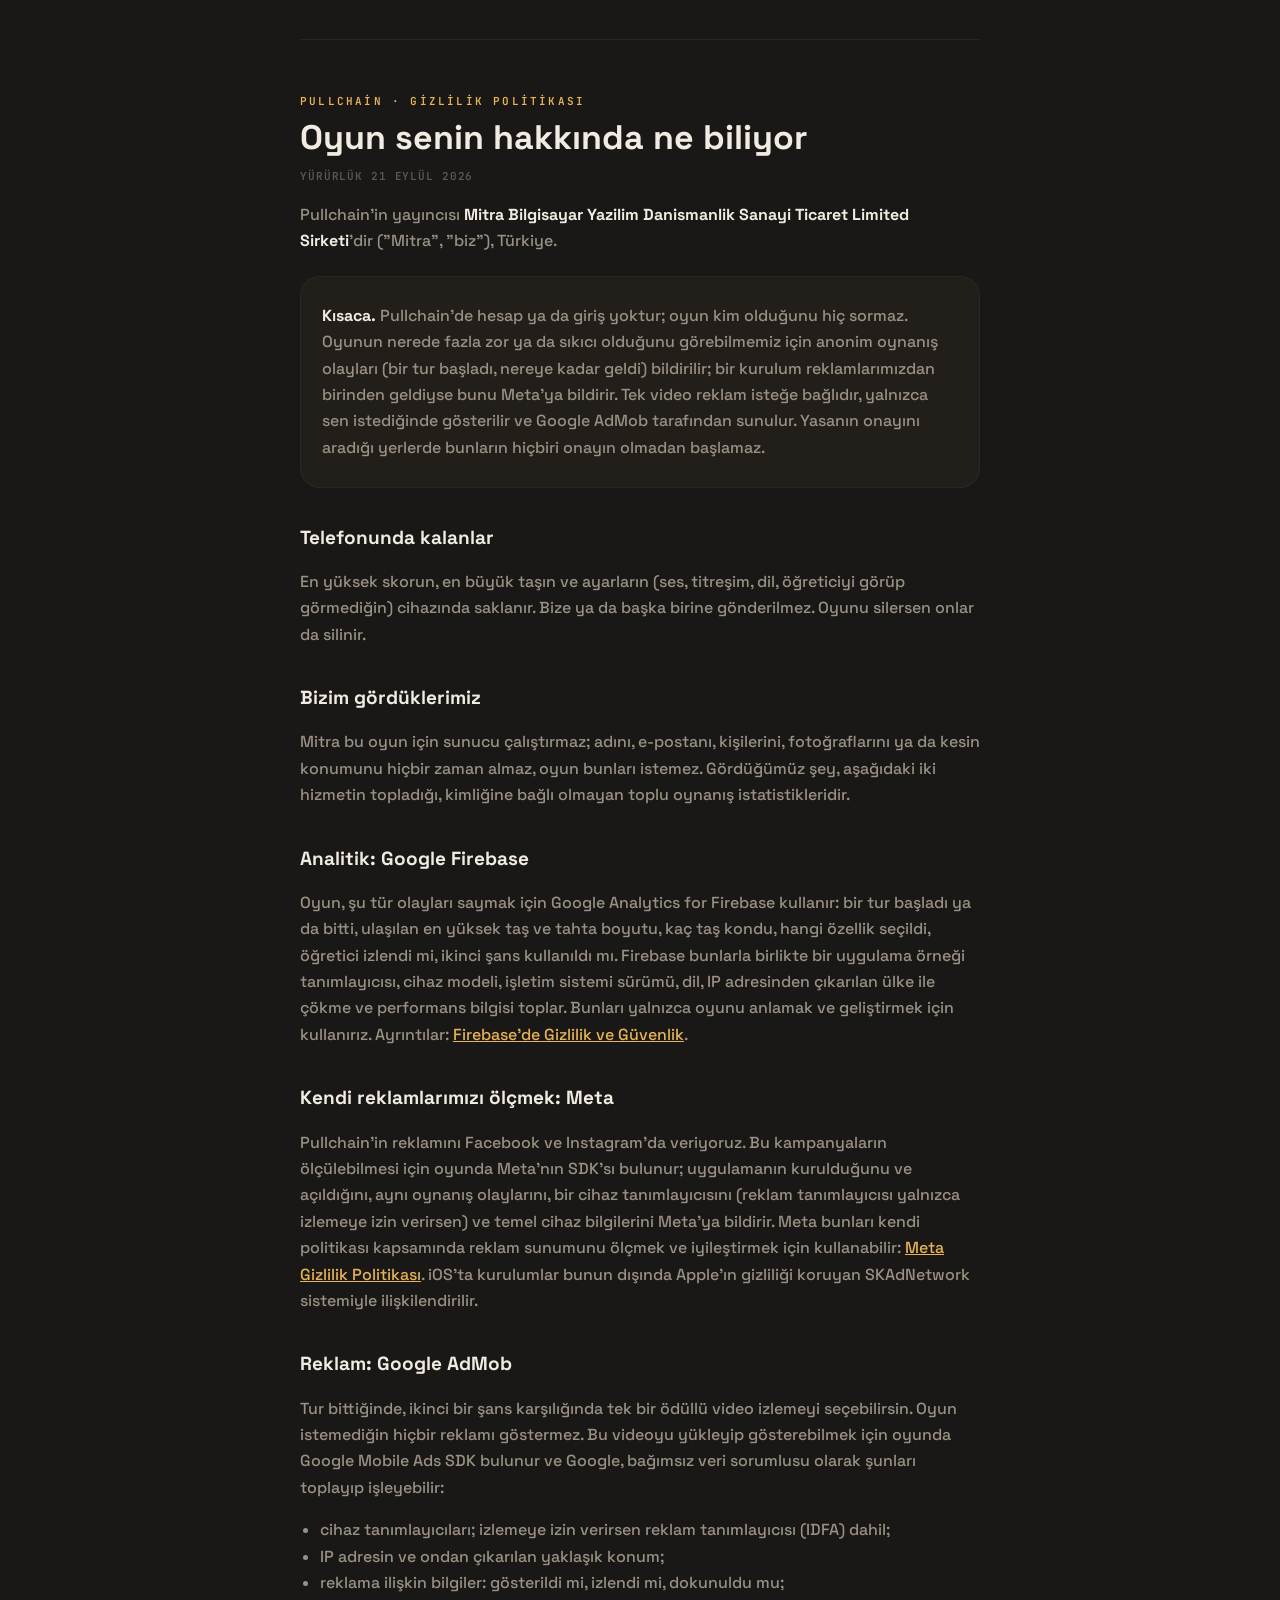
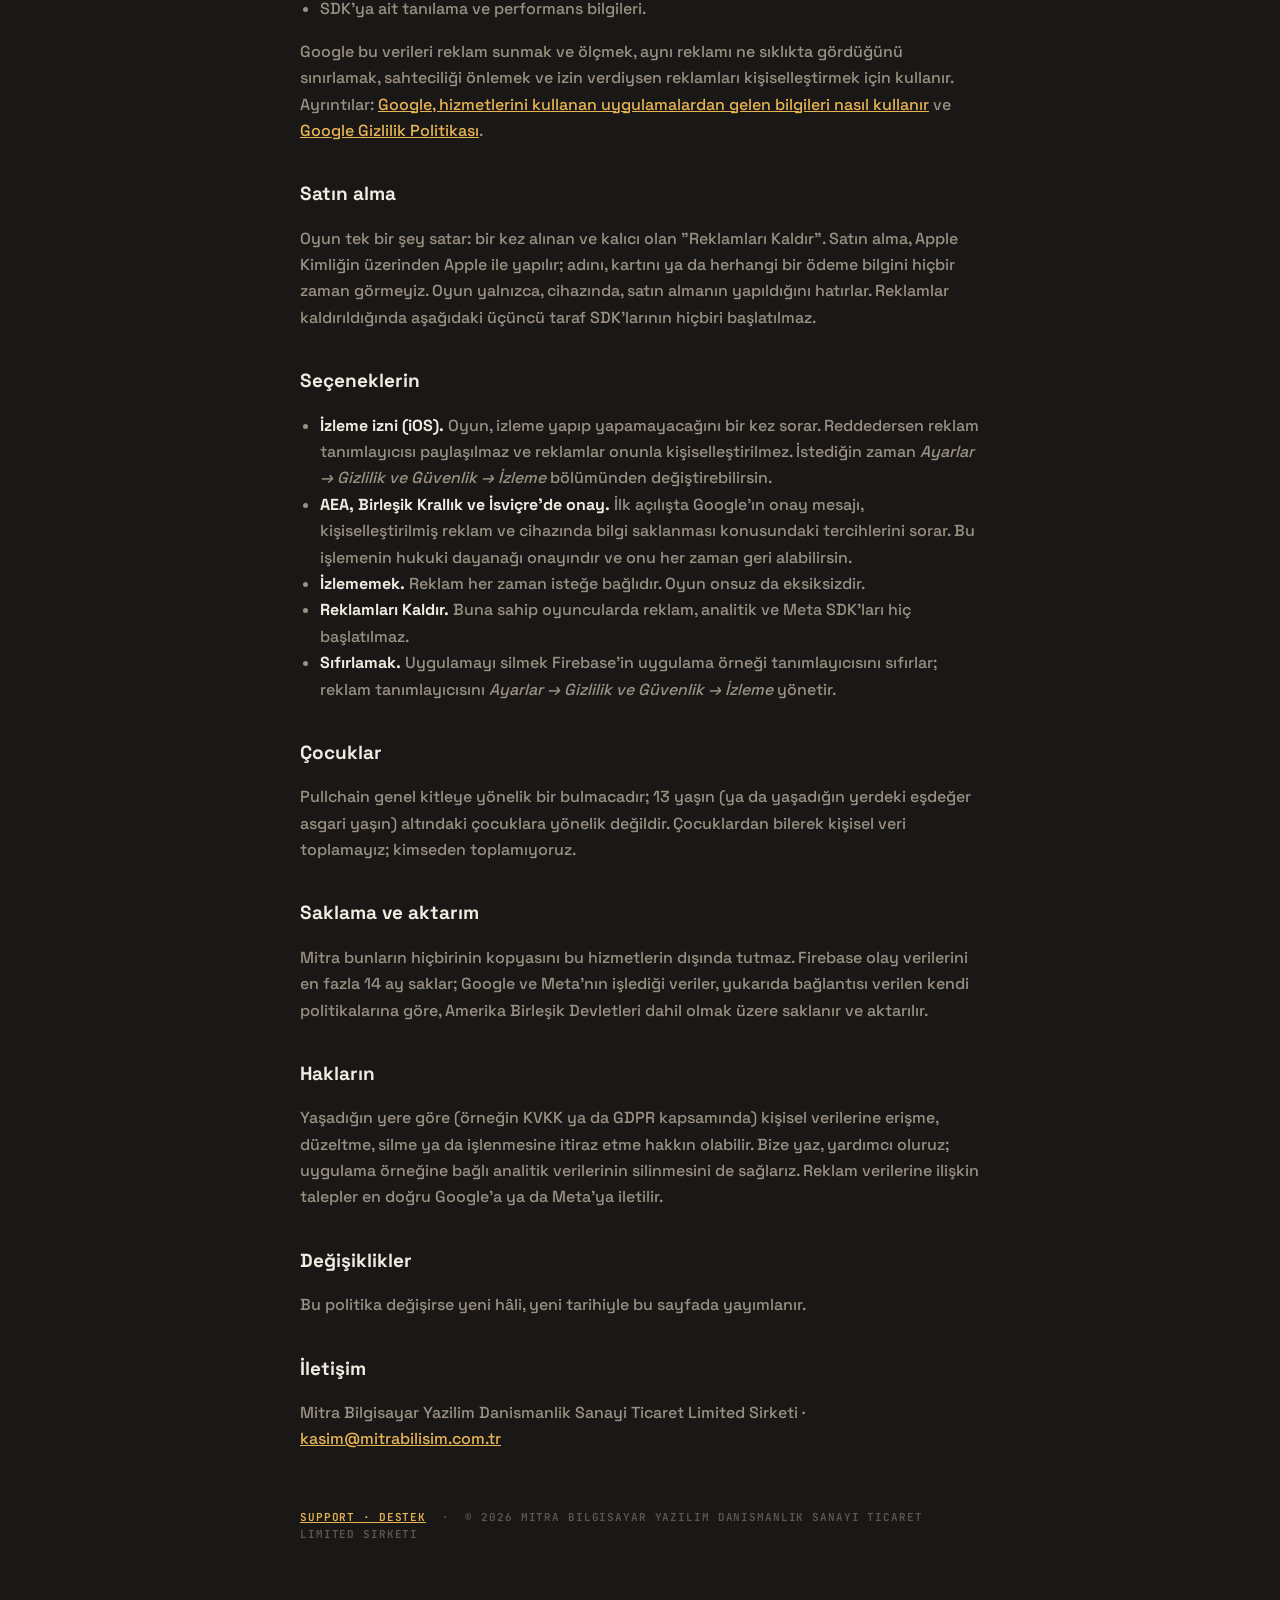
==== commit f80d5bd0: "Pullchain privacy: Firebase analytics and Meta's SDK" ====
--- a/pullchain/privacy/index.html
+++ b/pullchain/privacy/index.html
@@ -4,18 +4,24 @@
 <section id="en">
 <p class="kicker" style="margin-top:34px">Pullchain · Privacy Policy</p>
 <h1>What the game knows about you</h1>
-<p class="meta">EFFECTIVE 21 SEPTEMBER 2026</p>
+<p class="meta">EFFECTIVE 21 SEPTEMBER 2026 · UPDATED THE SAME DAY</p>
 <p>Pullchain is published by <strong>Mitra Bilgisayar Yazilim Danismanlik Sanayi Ticaret Limited Sirketi</strong> ("Mitra", "we"), Türkiye.</p>
 
 <div class="card">
-<p><strong>The short version.</strong> Pullchain has no accounts, no sign-in and no analytics of its own, and Mitra receives no data about you at all. The game contains one optional video ad, shown only when you ask for it; that ad is served by Google AdMob, and Google processes some device data to serve it.</p>
+<p><strong>The short version.</strong> Pullchain has no accounts and no sign-in, and never asks who you are. It reports anonymous gameplay events (a run started, how far it got) so we can see where the game is too hard or too dull, and it lets Meta know when an install came from one of our ads. The one video ad is optional, shown only when you ask, and served by Google AdMob. Where the law asks for your consent, none of this starts without it.</p>
 </div>
 
 <h2>What stays on your phone</h2>
 <p>Your best score, your best tile, and your settings (sound, vibration, language, whether you have seen the tutorial) are saved on your device. They are never sent to us or to anyone else. Deleting the game deletes them.</p>
 
-<h2>What we collect</h2>
-<p>Nothing. Mitra runs no servers for this game and receives no personal data, usage data or identifiers from it.</p>
+<h2>What we see</h2>
+<p>Mitra runs no servers for this game and never receives your name, e-mail, contacts, photos or precise location; the game does not ask for them. What we do see, in aggregate and not tied to your identity, are gameplay statistics gathered by the two services below.</p>
+
+<h2>Analytics: Google Firebase</h2>
+<p>The game uses Google Analytics for Firebase to count events such as: a run started or ended, the highest tile and board size reached, how many stones were placed, which trait was picked, whether the tutorial was taken, whether a second chance was used. With them Firebase collects an app-instance identifier, device model, OS version, language, country derived from the IP address, and crash and performance information. We use this only to understand and improve the game. Details: <a href="https://firebase.google.com/support/privacy">Privacy and Security in Firebase</a>.</p>
+
+<h2>Measuring our own advertising: Meta</h2>
+<p>We advertise Pullchain on Facebook and Instagram. So that those campaigns can be measured, the game includes Meta's SDK, which reports to Meta that the app was installed and opened, together with the same gameplay events, a device identifier (the advertising identifier only if you allow tracking) and basic device information. Meta may use this to measure and improve ad delivery under its own policy: <a href="https://www.facebook.com/privacy/policy/">Meta Privacy Policy</a>. On iOS, installs are otherwise attributed through Apple's privacy-preserving SKAdNetwork.</p>
 
 <h2>Advertising: Google AdMob</h2>
 <p>When a run ends, you may choose to watch one rewarded video in return for a second chance. The game never shows an ad you did not ask for. To load and show that video the game includes the Google Mobile Ads SDK, and Google, acting as an independent controller, may collect and process:</p>
@@ -28,23 +34,25 @@
 <p>Google uses this to deliver and measure ads, to limit how often you see the same one, to prevent fraud and, where you have allowed it, to personalise ads. Details: <a href="https://policies.google.com/technologies/partner-sites">How Google uses information from apps that use its services</a> and <a href="https://policies.google.com/privacy">Google's Privacy Policy</a>.</p>
 
 <h2>Purchases</h2>
-<p>The game sells one thing, "Remove Ads", once and for good. The purchase is made with Apple through your Apple ID; we never see your name, your card or any payment detail. The game only remembers, on your device, that the purchase was made. With ads removed the advertising SDK is not started at all.</p>
+<p>The game sells one thing, "Remove Ads", once and for good. The purchase is made with Apple through your Apple ID; we never see your name, your card or any payment detail. The game only remembers, on your device, that the purchase was made. With ads removed, none of the third-party SDKs below is started.</p>
 
 <h2>Your choices</h2>
 <ul>
 <li><strong>Tracking permission (iOS).</strong> The game asks once whether it may track. If you decline, the advertising identifier is not shared and ads are not personalised with it. Change it any time in <em>Settings → Privacy &amp; Security → Tracking</em>.</li>
 <li><strong>Consent in the EEA, the UK and Switzerland.</strong> On first launch Google's consent message asks for your choices about personalised advertising and the storage of information on your device. The legal basis for that processing is your consent, and you can withdraw it at any time.</li>
 <li><strong>Not watching.</strong> The ad is always optional. The game is complete without it.</li>
+<li><strong>Remove Ads.</strong> For players who own it, the advertising, analytics and Meta SDKs are not started at all.</li>
+<li><strong>Resetting.</strong> Deleting the app resets Firebase's app-instance identifier; <em>Settings → Privacy &amp; Security → Tracking</em> controls the advertising identifier.</li>
 </ul>
 
 <h2>Children</h2>
 <p>Pullchain is a general-audience puzzle and is not directed at children under 13 (or the equivalent minimum age where you live). We do not knowingly collect personal data from children; we collect none from anyone.</p>
 
 <h2>Retention and transfers</h2>
-<p>Mitra holds no data, so there is nothing for us to retain or transfer. Data processed by Google is kept and transferred under Google's own policies, linked above.</p>
+<p>Mitra keeps no copy of any of this outside those services. Firebase retains event data for up to 14 months; data processed by Google and Meta is kept and transferred, including to the United States, under their own policies, linked above.</p>
 
 <h2>Your rights</h2>
-<p>Depending on where you live (for example under the GDPR or Turkey's KVKK) you may have the right to access, correct, delete or object to the processing of your personal data. Because Mitra holds none, requests about advertising data are best addressed to Google; for anything else, write to us and we will help.</p>
+<p>Depending on where you live (for example under the GDPR or Turkey's KVKK) you may have the right to access, correct, delete or object to the processing of your personal data. Write to us and we will help, including by having analytics data tied to your app instance deleted; requests about advertising data are best addressed to Google or Meta directly.</p>
 
 <h2>Changes</h2>
 <p>If this policy changes, the new version will be published on this page with a new date.</p>
@@ -62,14 +70,20 @@
 <p>Pullchain'in yayıncısı <strong>Mitra Bilgisayar Yazilim Danismanlik Sanayi Ticaret Limited Sirketi</strong>'dir ("Mitra", "biz"), Türkiye.</p>
 
 <div class="card">
-<p><strong>Kısaca.</strong> Pullchain'de hesap, giriş ya da oyuna ait bir analitik yoktur; Mitra senin hakkında hiçbir veri almaz. Oyunda, yalnızca sen istediğinde gösterilen tek bir isteğe bağlı video reklam vardır; bu reklamı Google AdMob sunar ve sunabilmek için bazı cihaz verilerini Google işler.</p>
+<p><strong>Kısaca.</strong> Pullchain'de hesap ya da giriş yoktur; oyun kim olduğunu hiç sormaz. Oyunun nerede fazla zor ya da sıkıcı olduğunu görebilmemiz için anonim oynanış olayları (bir tur başladı, nereye kadar geldi) bildirilir; bir kurulum reklamlarımızdan birinden geldiyse bunu Meta'ya bildirir. Tek video reklam isteğe bağlıdır, yalnızca sen istediğinde gösterilir ve Google AdMob tarafından sunulur. Yasanın onayını aradığı yerlerde bunların hiçbiri onayın olmadan başlamaz.</p>
 </div>
 
 <h2>Telefonunda kalanlar</h2>
 <p>En yüksek skorun, en büyük taşın ve ayarların (ses, titreşim, dil, öğreticiyi görüp görmediğin) cihazında saklanır. Bize ya da başka birine gönderilmez. Oyunu silersen onlar da silinir.</p>
 
-<h2>Bizim topladıklarımız</h2>
-<p>Hiçbir şey. Mitra bu oyun için sunucu çalıştırmaz; oyundan kişisel veri, kullanım verisi ya da tanımlayıcı almaz.</p>
+<h2>Bizim gördüklerimiz</h2>
+<p>Mitra bu oyun için sunucu çalıştırmaz; adını, e-postanı, kişilerini, fotoğraflarını ya da kesin konumunu hiçbir zaman almaz, oyun bunları istemez. Gördüğümüz şey, aşağıdaki iki hizmetin topladığı, kimliğine bağlı olmayan toplu oynanış istatistikleridir.</p>
+
+<h2>Analitik: Google Firebase</h2>
+<p>Oyun, şu tür olayları saymak için Google Analytics for Firebase kullanır: bir tur başladı ya da bitti, ulaşılan en yüksek taş ve tahta boyutu, kaç taş kondu, hangi özellik seçildi, öğretici izlendi mi, ikinci şans kullanıldı mı. Firebase bunlarla birlikte bir uygulama örneği tanımlayıcısı, cihaz modeli, işletim sistemi sürümü, dil, IP adresinden çıkarılan ülke ile çökme ve performans bilgisi toplar. Bunları yalnızca oyunu anlamak ve geliştirmek için kullanırız. Ayrıntılar: <a href="https://firebase.google.com/support/privacy?hl=tr">Firebase'de Gizlilik ve Güvenlik</a>.</p>
+
+<h2>Kendi reklamlarımızı ölçmek: Meta</h2>
+<p>Pullchain'in reklamını Facebook ve Instagram'da veriyoruz. Bu kampanyaların ölçülebilmesi için oyunda Meta'nın SDK'sı bulunur; uygulamanın kurulduğunu ve açıldığını, aynı oynanış olaylarını, bir cihaz tanımlayıcısını (reklam tanımlayıcısı yalnızca izlemeye izin verirsen) ve temel cihaz bilgilerini Meta'ya bildirir. Meta bunları kendi politikası kapsamında reklam sunumunu ölçmek ve iyileştirmek için kullanabilir: <a href="https://www.facebook.com/privacy/policy/">Meta Gizlilik Politikası</a>. iOS'ta kurulumlar bunun dışında Apple'ın gizliliği koruyan SKAdNetwork sistemiyle ilişkilendirilir.</p>
 
 <h2>Reklam: Google AdMob</h2>
 <p>Tur bittiğinde, ikinci bir şans karşılığında tek bir ödüllü video izlemeyi seçebilirsin. Oyun istemediğin hiçbir reklamı göstermez. Bu videoyu yükleyip gösterebilmek için oyunda Google Mobile Ads SDK bulunur ve Google, bağımsız veri sorumlusu olarak şunları toplayıp işleyebilir:</p>
@@ -82,23 +96,25 @@
 <p>Google bu verileri reklam sunmak ve ölçmek, aynı reklamı ne sıklıkta gördüğünü sınırlamak, sahteciliği önlemek ve izin verdiysen reklamları kişiselleştirmek için kullanır. Ayrıntılar: <a href="https://policies.google.com/technologies/partner-sites?hl=tr">Google, hizmetlerini kullanan uygulamalardan gelen bilgileri nasıl kullanır</a> ve <a href="https://policies.google.com/privacy?hl=tr">Google Gizlilik Politikası</a>.</p>
 
 <h2>Satın alma</h2>
-<p>Oyun tek bir şey satar: bir kez alınan ve kalıcı olan "Reklamları Kaldır". Satın alma, Apple Kimliğin üzerinden Apple ile yapılır; adını, kartını ya da herhangi bir ödeme bilgini hiçbir zaman görmeyiz. Oyun yalnızca, cihazında, satın almanın yapıldığını hatırlar. Reklamlar kaldırıldığında reklam SDK'sı hiç başlatılmaz.</p>
+<p>Oyun tek bir şey satar: bir kez alınan ve kalıcı olan "Reklamları Kaldır". Satın alma, Apple Kimliğin üzerinden Apple ile yapılır; adını, kartını ya da herhangi bir ödeme bilgini hiçbir zaman görmeyiz. Oyun yalnızca, cihazında, satın almanın yapıldığını hatırlar. Reklamlar kaldırıldığında aşağıdaki üçüncü taraf SDK'larının hiçbiri başlatılmaz.</p>
 
 <h2>Seçeneklerin</h2>
 <ul>
 <li><strong>İzleme izni (iOS).</strong> Oyun, izleme yapıp yapamayacağını bir kez sorar. Reddedersen reklam tanımlayıcısı paylaşılmaz ve reklamlar onunla kişiselleştirilmez. İstediğin zaman <em>Ayarlar → Gizlilik ve Güvenlik → İzleme</em> bölümünden değiştirebilirsin.</li>
 <li><strong>AEA, Birleşik Krallık ve İsviçre'de onay.</strong> İlk açılışta Google'ın onay mesajı, kişiselleştirilmiş reklam ve cihazında bilgi saklanması konusundaki tercihlerini sorar. Bu işlemenin hukuki dayanağı onayındır ve onu her zaman geri alabilirsin.</li>
 <li><strong>İzlememek.</strong> Reklam her zaman isteğe bağlıdır. Oyun onsuz da eksiksizdir.</li>
+<li><strong>Reklamları Kaldır.</strong> Buna sahip oyuncularda reklam, analitik ve Meta SDK'ları hiç başlatılmaz.</li>
+<li><strong>Sıfırlamak.</strong> Uygulamayı silmek Firebase'in uygulama örneği tanımlayıcısını sıfırlar; reklam tanımlayıcısını <em>Ayarlar → Gizlilik ve Güvenlik → İzleme</em> yönetir.</li>
 </ul>
 
 <h2>Çocuklar</h2>
 <p>Pullchain genel kitleye yönelik bir bulmacadır; 13 yaşın (ya da yaşadığın yerdeki eşdeğer asgari yaşın) altındaki çocuklara yönelik değildir. Çocuklardan bilerek kişisel veri toplamayız; kimseden toplamıyoruz.</p>
 
 <h2>Saklama ve aktarım</h2>
-<p>Mitra veri tutmadığı için saklayacağı ya da aktaracağı bir şey yoktur. Google'ın işlediği veriler, yukarıda bağlantısı verilen Google politikalarına göre saklanır ve aktarılır.</p>
+<p>Mitra bunların hiçbirinin kopyasını bu hizmetlerin dışında tutmaz. Firebase olay verilerini en fazla 14 ay saklar; Google ve Meta'nın işlediği veriler, yukarıda bağlantısı verilen kendi politikalarına göre, Amerika Birleşik Devletleri dahil olmak üzere saklanır ve aktarılır.</p>
 
 <h2>Hakların</h2>
-<p>Yaşadığın yere göre (örneğin KVKK ya da GDPR kapsamında) kişisel verilerine erişme, düzeltme, silme ya da işlenmesine itiraz etme hakkın olabilir. Mitra veri tutmadığı için reklam verilerine ilişkin talepler en doğru Google'a iletilir; bunun dışındaki her konuda bize yaz, yardımcı oluruz.</p>
+<p>Yaşadığın yere göre (örneğin KVKK ya da GDPR kapsamında) kişisel verilerine erişme, düzeltme, silme ya da işlenmesine itiraz etme hakkın olabilir. Bize yaz, yardımcı oluruz; uygulama örneğine bağlı analitik verilerinin silinmesini de sağlarız. Reklam verilerine ilişkin talepler en doğru Google'a ya da Meta'ya iletilir.</p>
 
 <h2>Değişiklikler</h2>
 <p>Bu politika değişirse yeni hâli, yeni tarihiyle bu sayfada yayımlanır.</p>
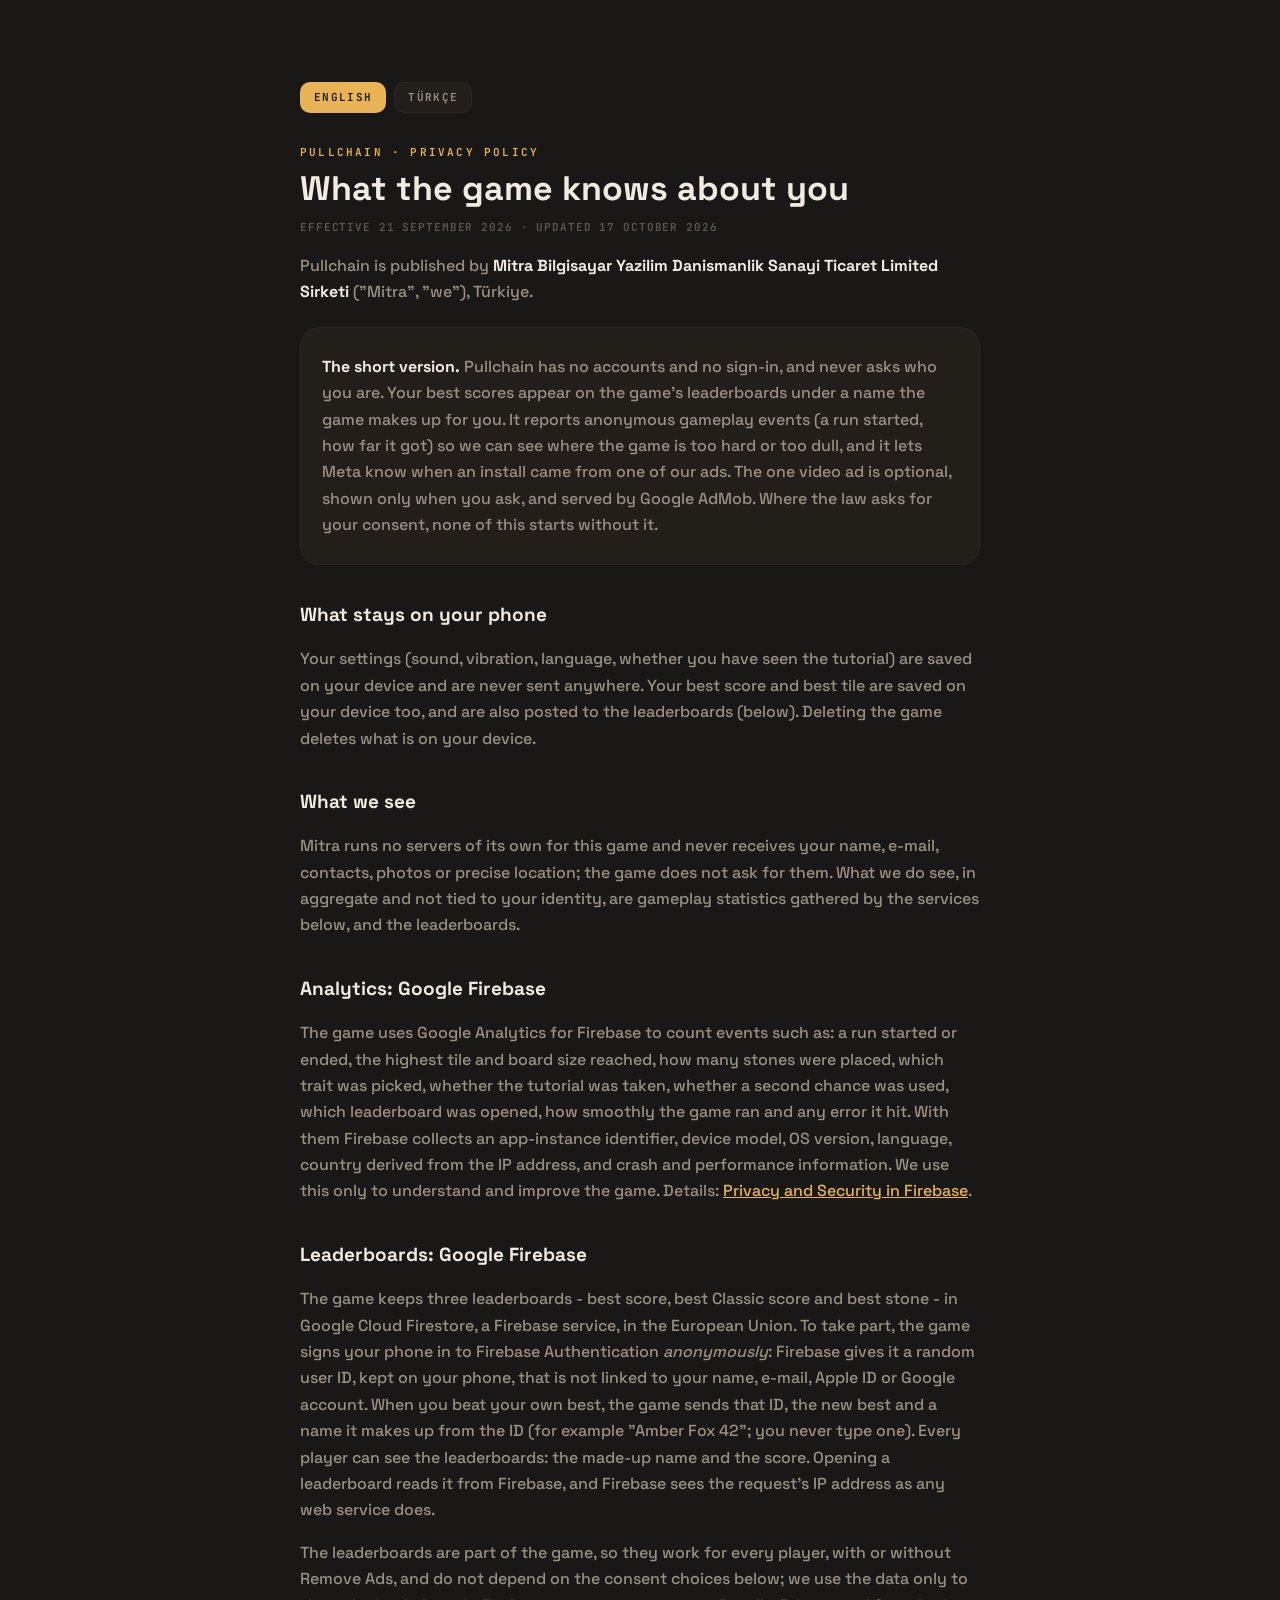
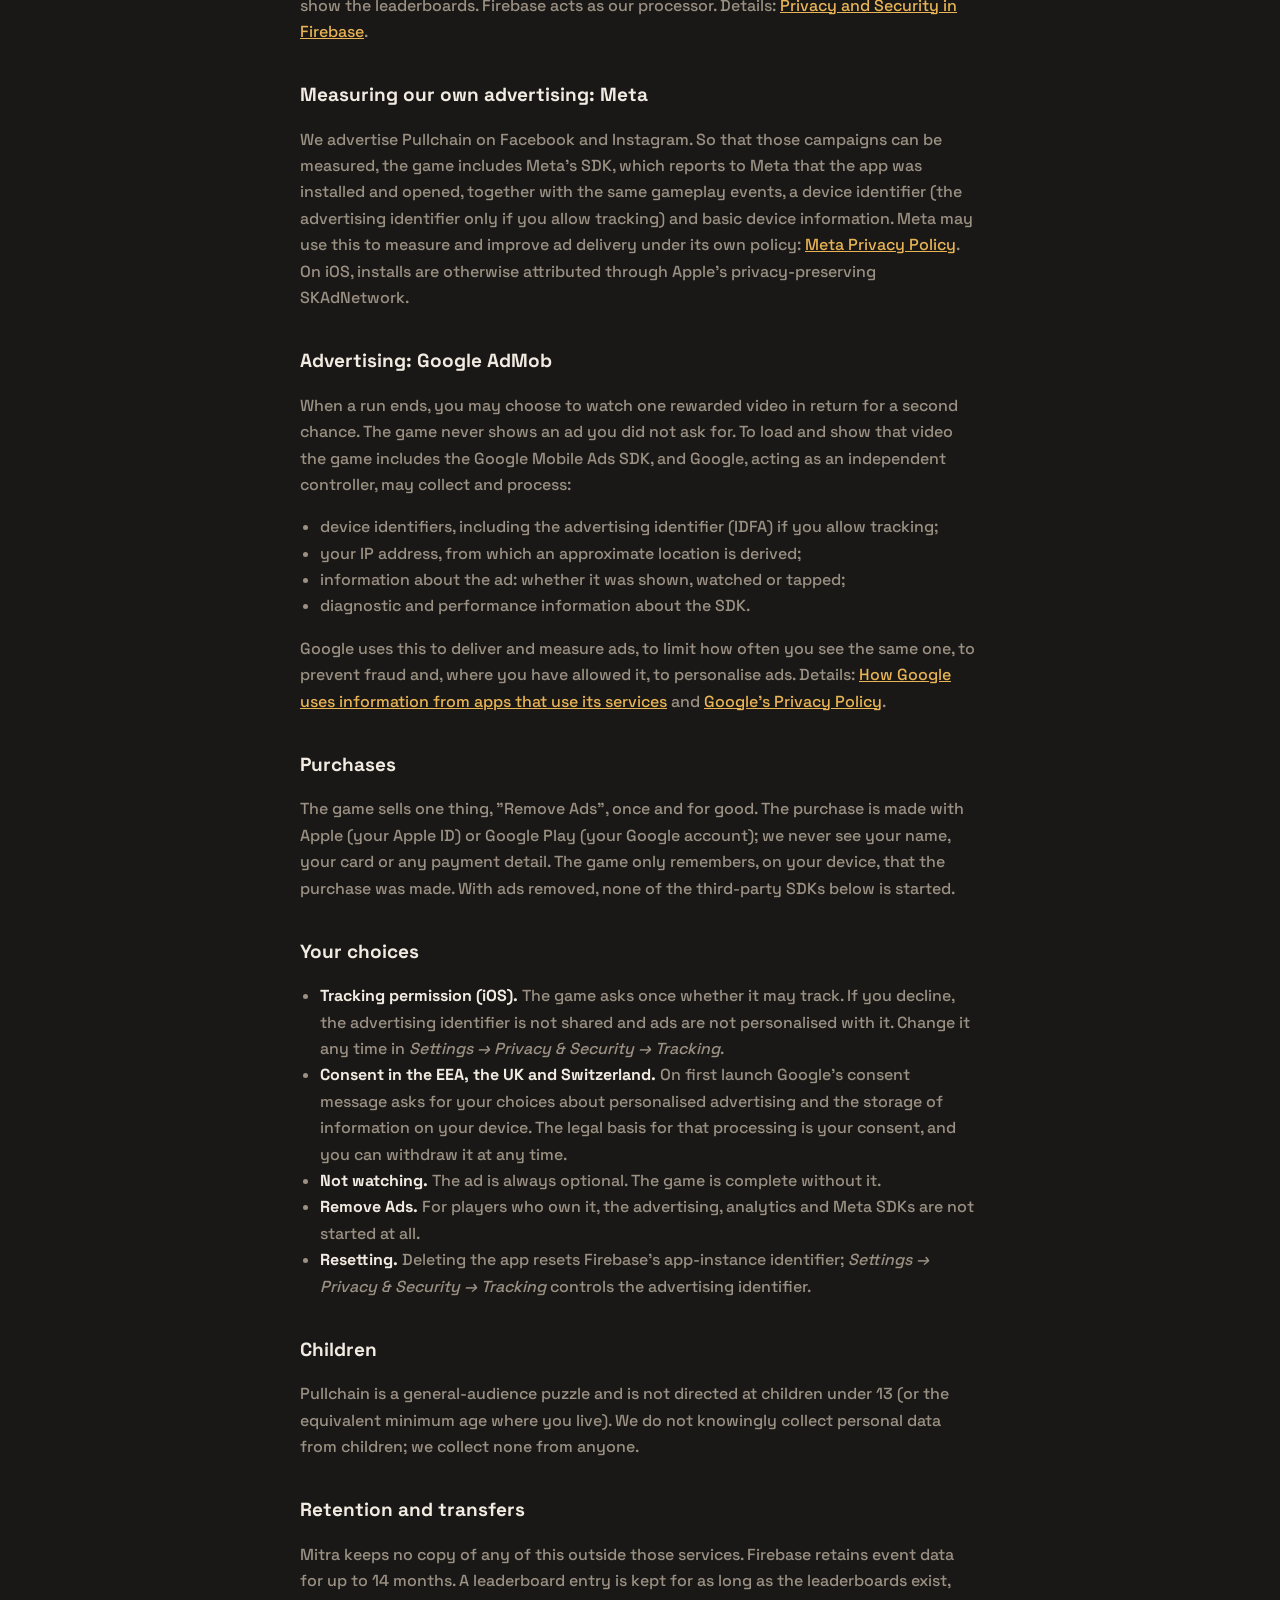
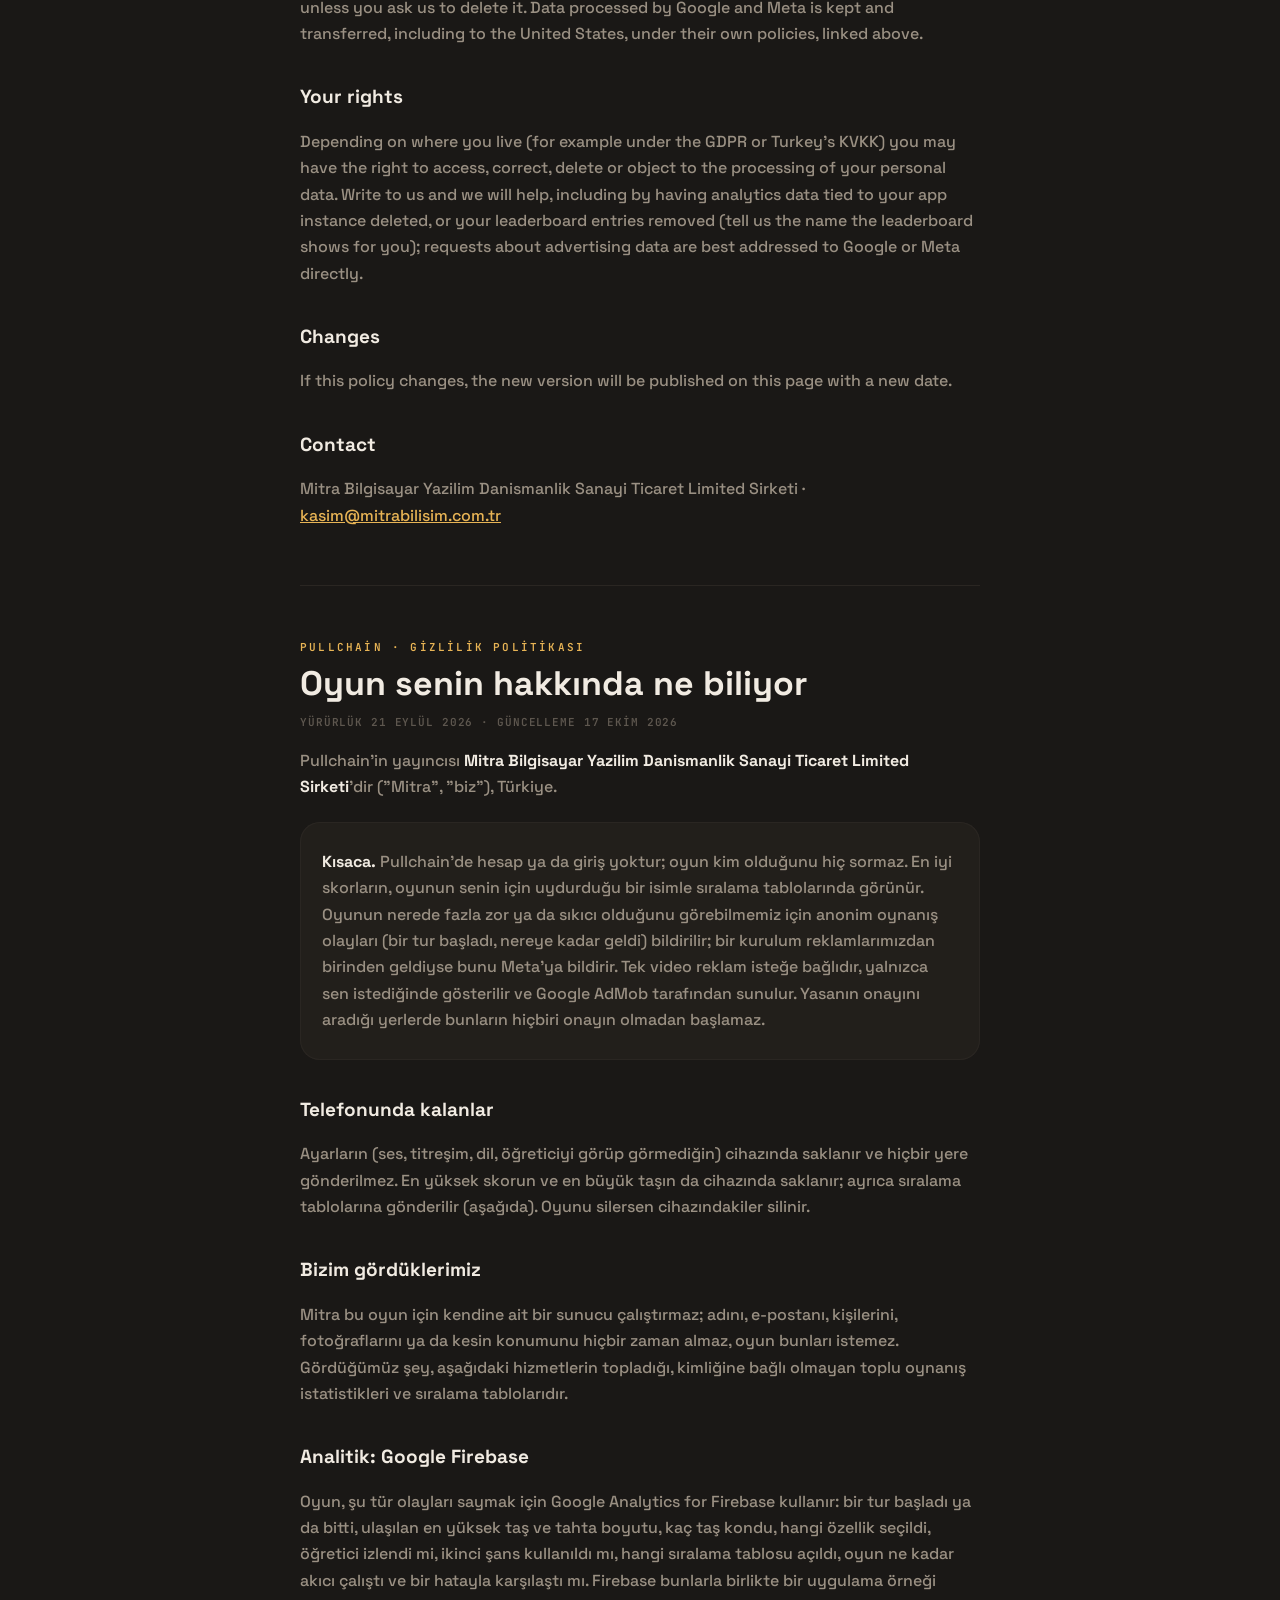
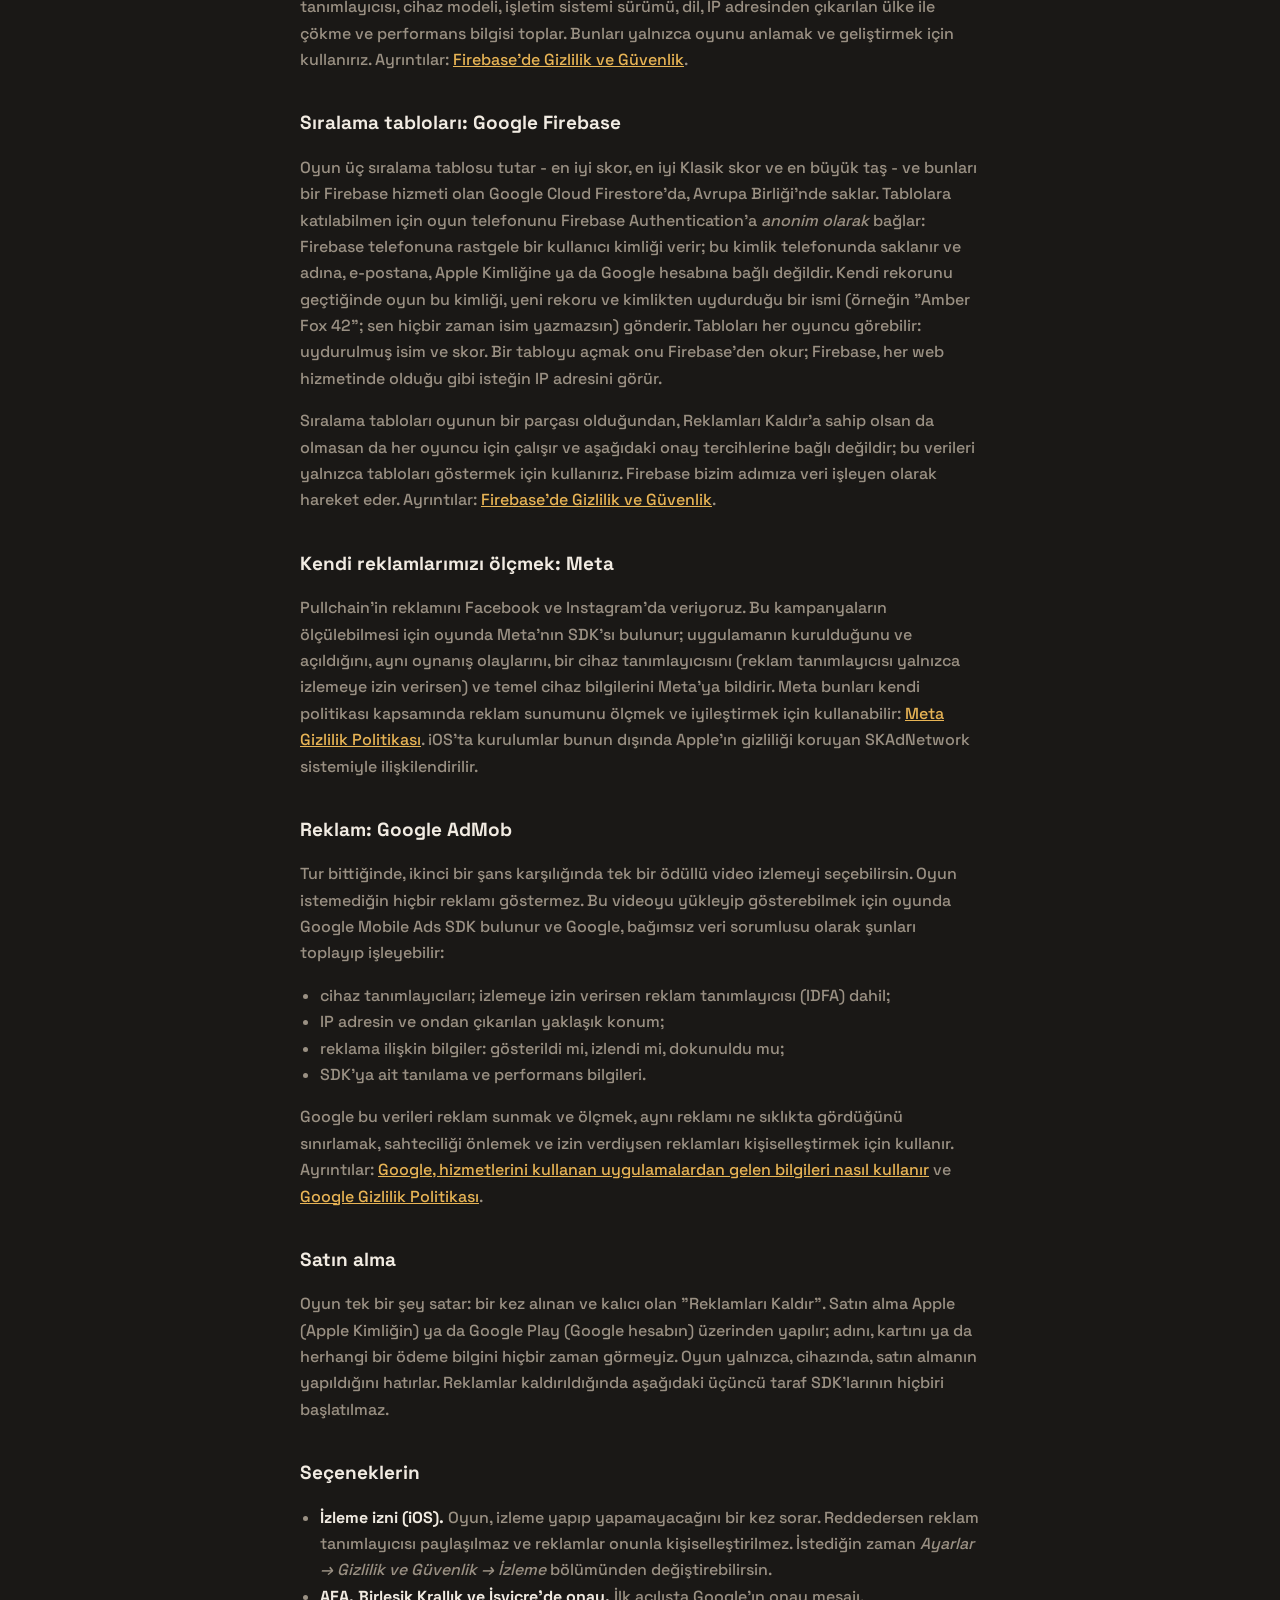
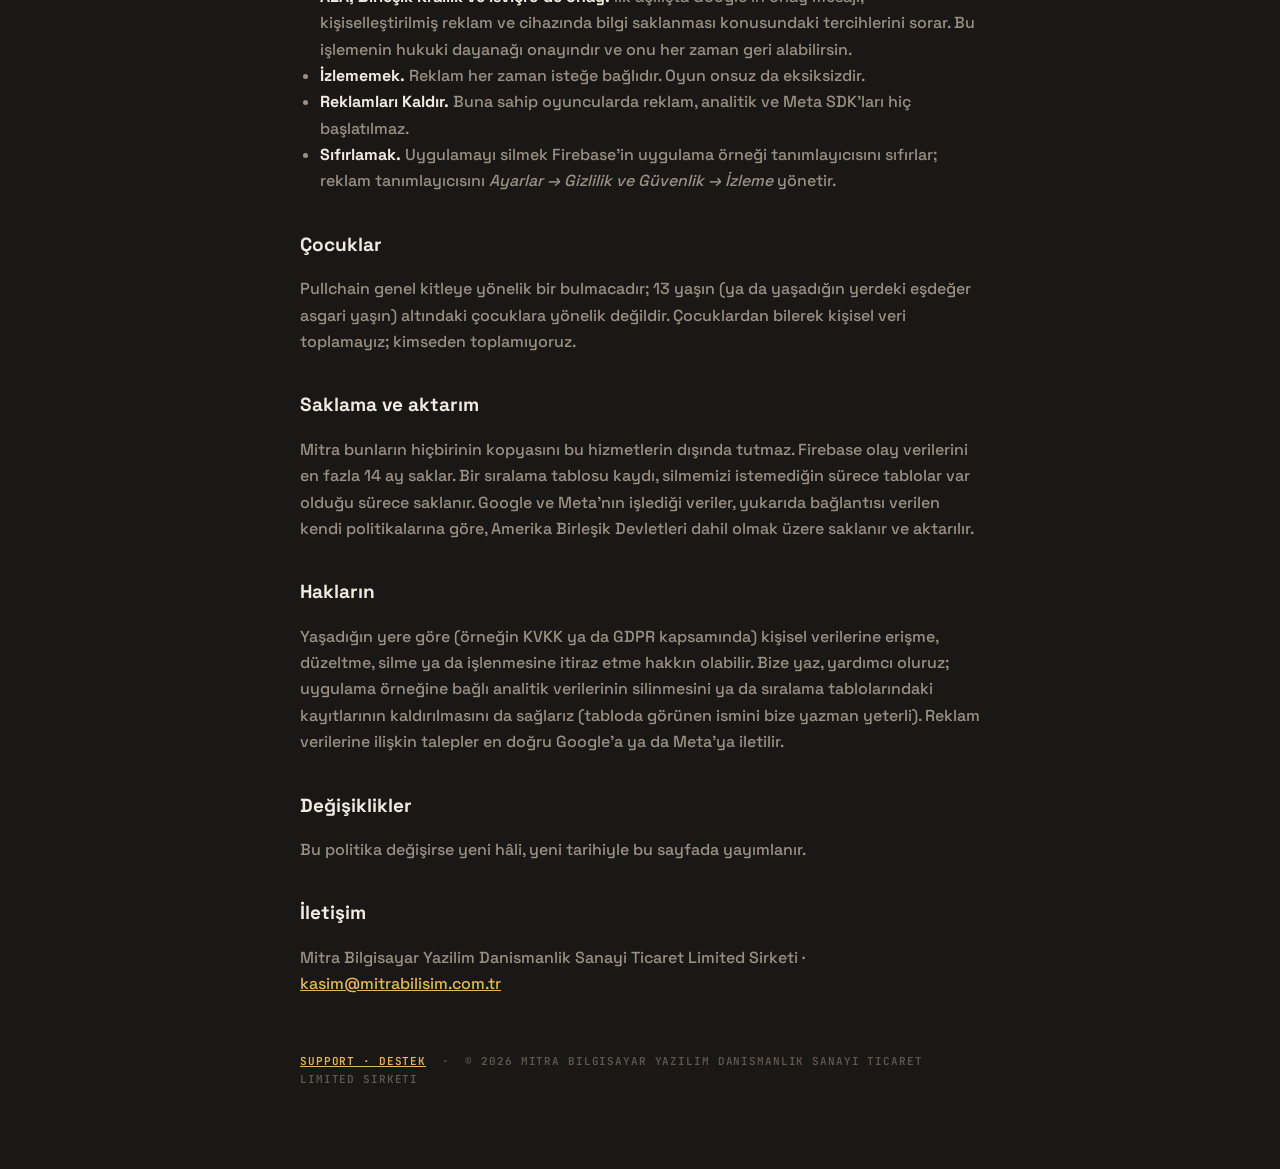
==== commit c73944e9: "Pullchain privacy: the leaderboards, and Google Play purchases The leaderboards (from 1.1.0) post a " ====
--- a/pullchain/privacy/index.html
+++ b/pullchain/privacy/index.html
@@ -4,21 +4,25 @@
 <section id="en">
 <p class="kicker" style="margin-top:34px">Pullchain · Privacy Policy</p>
 <h1>What the game knows about you</h1>
-<p class="meta">EFFECTIVE 21 SEPTEMBER 2026 · UPDATED THE SAME DAY</p>
+<p class="meta">EFFECTIVE 21 SEPTEMBER 2026 · UPDATED 17 OCTOBER 2026</p>
 <p>Pullchain is published by <strong>Mitra Bilgisayar Yazilim Danismanlik Sanayi Ticaret Limited Sirketi</strong> ("Mitra", "we"), Türkiye.</p>
 
 <div class="card">
-<p><strong>The short version.</strong> Pullchain has no accounts and no sign-in, and never asks who you are. It reports anonymous gameplay events (a run started, how far it got) so we can see where the game is too hard or too dull, and it lets Meta know when an install came from one of our ads. The one video ad is optional, shown only when you ask, and served by Google AdMob. Where the law asks for your consent, none of this starts without it.</p>
+<p><strong>The short version.</strong> Pullchain has no accounts and no sign-in, and never asks who you are. Your best scores appear on the game's leaderboards under a name the game makes up for you. It reports anonymous gameplay events (a run started, how far it got) so we can see where the game is too hard or too dull, and it lets Meta know when an install came from one of our ads. The one video ad is optional, shown only when you ask, and served by Google AdMob. Where the law asks for your consent, none of this starts without it.</p>
 </div>
 
 <h2>What stays on your phone</h2>
-<p>Your best score, your best tile, and your settings (sound, vibration, language, whether you have seen the tutorial) are saved on your device. They are never sent to us or to anyone else. Deleting the game deletes them.</p>
+<p>Your settings (sound, vibration, language, whether you have seen the tutorial) are saved on your device and are never sent anywhere. Your best score and best tile are saved on your device too, and are also posted to the leaderboards (below). Deleting the game deletes what is on your device.</p>
 
 <h2>What we see</h2>
-<p>Mitra runs no servers for this game and never receives your name, e-mail, contacts, photos or precise location; the game does not ask for them. What we do see, in aggregate and not tied to your identity, are gameplay statistics gathered by the two services below.</p>
+<p>Mitra runs no servers of its own for this game and never receives your name, e-mail, contacts, photos or precise location; the game does not ask for them. What we do see, in aggregate and not tied to your identity, are gameplay statistics gathered by the services below, and the leaderboards.</p>
 
 <h2>Analytics: Google Firebase</h2>
-<p>The game uses Google Analytics for Firebase to count events such as: a run started or ended, the highest tile and board size reached, how many stones were placed, which trait was picked, whether the tutorial was taken, whether a second chance was used. With them Firebase collects an app-instance identifier, device model, OS version, language, country derived from the IP address, and crash and performance information. We use this only to understand and improve the game. Details: <a href="https://firebase.google.com/support/privacy">Privacy and Security in Firebase</a>.</p>
+<p>The game uses Google Analytics for Firebase to count events such as: a run started or ended, the highest tile and board size reached, how many stones were placed, which trait was picked, whether the tutorial was taken, whether a second chance was used, which leaderboard was opened, how smoothly the game ran and any error it hit. With them Firebase collects an app-instance identifier, device model, OS version, language, country derived from the IP address, and crash and performance information. We use this only to understand and improve the game. Details: <a href="https://firebase.google.com/support/privacy">Privacy and Security in Firebase</a>.</p>
+
+<h2>Leaderboards: Google Firebase</h2>
+<p>The game keeps three leaderboards - best score, best Classic score and best stone - in Google Cloud Firestore, a Firebase service, in the European Union. To take part, the game signs your phone in to Firebase Authentication <em>anonymously</em>: Firebase gives it a random user ID, kept on your phone, that is not linked to your name, e-mail, Apple ID or Google account. When you beat your own best, the game sends that ID, the new best and a name it makes up from the ID (for example "Amber Fox 42"; you never type one). Every player can see the leaderboards: the made-up name and the score. Opening a leaderboard reads it from Firebase, and Firebase sees the request's IP address as any web service does.</p>
+<p>The leaderboards are part of the game, so they work for every player, with or without Remove Ads, and do not depend on the consent choices below; we use the data only to show the leaderboards. Firebase acts as our processor. Details: <a href="https://firebase.google.com/support/privacy">Privacy and Security in Firebase</a>.</p>
 
 <h2>Measuring our own advertising: Meta</h2>
 <p>We advertise Pullchain on Facebook and Instagram. So that those campaigns can be measured, the game includes Meta's SDK, which reports to Meta that the app was installed and opened, together with the same gameplay events, a device identifier (the advertising identifier only if you allow tracking) and basic device information. Meta may use this to measure and improve ad delivery under its own policy: <a href="https://www.facebook.com/privacy/policy/">Meta Privacy Policy</a>. On iOS, installs are otherwise attributed through Apple's privacy-preserving SKAdNetwork.</p>
@@ -34,7 +38,7 @@
 <p>Google uses this to deliver and measure ads, to limit how often you see the same one, to prevent fraud and, where you have allowed it, to personalise ads. Details: <a href="https://policies.google.com/technologies/partner-sites">How Google uses information from apps that use its services</a> and <a href="https://policies.google.com/privacy">Google's Privacy Policy</a>.</p>
 
 <h2>Purchases</h2>
-<p>The game sells one thing, "Remove Ads", once and for good. The purchase is made with Apple through your Apple ID; we never see your name, your card or any payment detail. The game only remembers, on your device, that the purchase was made. With ads removed, none of the third-party SDKs below is started.</p>
+<p>The game sells one thing, "Remove Ads", once and for good. The purchase is made with Apple (your Apple ID) or Google Play (your Google account); we never see your name, your card or any payment detail. The game only remembers, on your device, that the purchase was made. With ads removed, none of the third-party SDKs below is started.</p>
 
 <h2>Your choices</h2>
 <ul>
@@ -49,10 +53,10 @@
 <p>Pullchain is a general-audience puzzle and is not directed at children under 13 (or the equivalent minimum age where you live). We do not knowingly collect personal data from children; we collect none from anyone.</p>
 
 <h2>Retention and transfers</h2>
-<p>Mitra keeps no copy of any of this outside those services. Firebase retains event data for up to 14 months; data processed by Google and Meta is kept and transferred, including to the United States, under their own policies, linked above.</p>
+<p>Mitra keeps no copy of any of this outside those services. Firebase retains event data for up to 14 months. A leaderboard entry is kept for as long as the leaderboards exist, unless you ask us to delete it. Data processed by Google and Meta is kept and transferred, including to the United States, under their own policies, linked above.</p>
 
 <h2>Your rights</h2>
-<p>Depending on where you live (for example under the GDPR or Turkey's KVKK) you may have the right to access, correct, delete or object to the processing of your personal data. Write to us and we will help, including by having analytics data tied to your app instance deleted; requests about advertising data are best addressed to Google or Meta directly.</p>
+<p>Depending on where you live (for example under the GDPR or Turkey's KVKK) you may have the right to access, correct, delete or object to the processing of your personal data. Write to us and we will help, including by having analytics data tied to your app instance deleted, or your leaderboard entries removed (tell us the name the leaderboard shows for you); requests about advertising data are best addressed to Google or Meta directly.</p>
 
 <h2>Changes</h2>
 <p>If this policy changes, the new version will be published on this page with a new date.</p>
@@ -66,21 +70,25 @@
 <section id="tr" lang="tr">
 <p class="kicker">Pullchain · Gizlilik Politikası</p>
 <h1>Oyun senin hakkında ne biliyor</h1>
-<p class="meta">YÜRÜRLÜK 21 EYLÜL 2026</p>
+<p class="meta">YÜRÜRLÜK 21 EYLÜL 2026 · GÜNCELLEME 17 EKİM 2026</p>
 <p>Pullchain'in yayıncısı <strong>Mitra Bilgisayar Yazilim Danismanlik Sanayi Ticaret Limited Sirketi</strong>'dir ("Mitra", "biz"), Türkiye.</p>
 
 <div class="card">
-<p><strong>Kısaca.</strong> Pullchain'de hesap ya da giriş yoktur; oyun kim olduğunu hiç sormaz. Oyunun nerede fazla zor ya da sıkıcı olduğunu görebilmemiz için anonim oynanış olayları (bir tur başladı, nereye kadar geldi) bildirilir; bir kurulum reklamlarımızdan birinden geldiyse bunu Meta'ya bildirir. Tek video reklam isteğe bağlıdır, yalnızca sen istediğinde gösterilir ve Google AdMob tarafından sunulur. Yasanın onayını aradığı yerlerde bunların hiçbiri onayın olmadan başlamaz.</p>
+<p><strong>Kısaca.</strong> Pullchain'de hesap ya da giriş yoktur; oyun kim olduğunu hiç sormaz. En iyi skorların, oyunun senin için uydurduğu bir isimle sıralama tablolarında görünür. Oyunun nerede fazla zor ya da sıkıcı olduğunu görebilmemiz için anonim oynanış olayları (bir tur başladı, nereye kadar geldi) bildirilir; bir kurulum reklamlarımızdan birinden geldiyse bunu Meta'ya bildirir. Tek video reklam isteğe bağlıdır, yalnızca sen istediğinde gösterilir ve Google AdMob tarafından sunulur. Yasanın onayını aradığı yerlerde bunların hiçbiri onayın olmadan başlamaz.</p>
 </div>
 
 <h2>Telefonunda kalanlar</h2>
-<p>En yüksek skorun, en büyük taşın ve ayarların (ses, titreşim, dil, öğreticiyi görüp görmediğin) cihazında saklanır. Bize ya da başka birine gönderilmez. Oyunu silersen onlar da silinir.</p>
+<p>Ayarların (ses, titreşim, dil, öğreticiyi görüp görmediğin) cihazında saklanır ve hiçbir yere gönderilmez. En yüksek skorun ve en büyük taşın da cihazında saklanır; ayrıca sıralama tablolarına gönderilir (aşağıda). Oyunu silersen cihazındakiler silinir.</p>
 
 <h2>Bizim gördüklerimiz</h2>
-<p>Mitra bu oyun için sunucu çalıştırmaz; adını, e-postanı, kişilerini, fotoğraflarını ya da kesin konumunu hiçbir zaman almaz, oyun bunları istemez. Gördüğümüz şey, aşağıdaki iki hizmetin topladığı, kimliğine bağlı olmayan toplu oynanış istatistikleridir.</p>
+<p>Mitra bu oyun için kendine ait bir sunucu çalıştırmaz; adını, e-postanı, kişilerini, fotoğraflarını ya da kesin konumunu hiçbir zaman almaz, oyun bunları istemez. Gördüğümüz şey, aşağıdaki hizmetlerin topladığı, kimliğine bağlı olmayan toplu oynanış istatistikleri ve sıralama tablolarıdır.</p>
 
 <h2>Analitik: Google Firebase</h2>
-<p>Oyun, şu tür olayları saymak için Google Analytics for Firebase kullanır: bir tur başladı ya da bitti, ulaşılan en yüksek taş ve tahta boyutu, kaç taş kondu, hangi özellik seçildi, öğretici izlendi mi, ikinci şans kullanıldı mı. Firebase bunlarla birlikte bir uygulama örneği tanımlayıcısı, cihaz modeli, işletim sistemi sürümü, dil, IP adresinden çıkarılan ülke ile çökme ve performans bilgisi toplar. Bunları yalnızca oyunu anlamak ve geliştirmek için kullanırız. Ayrıntılar: <a href="https://firebase.google.com/support/privacy?hl=tr">Firebase'de Gizlilik ve Güvenlik</a>.</p>
+<p>Oyun, şu tür olayları saymak için Google Analytics for Firebase kullanır: bir tur başladı ya da bitti, ulaşılan en yüksek taş ve tahta boyutu, kaç taş kondu, hangi özellik seçildi, öğretici izlendi mi, ikinci şans kullanıldı mı, hangi sıralama tablosu açıldı, oyun ne kadar akıcı çalıştı ve bir hatayla karşılaştı mı. Firebase bunlarla birlikte bir uygulama örneği tanımlayıcısı, cihaz modeli, işletim sistemi sürümü, dil, IP adresinden çıkarılan ülke ile çökme ve performans bilgisi toplar. Bunları yalnızca oyunu anlamak ve geliştirmek için kullanırız. Ayrıntılar: <a href="https://firebase.google.com/support/privacy?hl=tr">Firebase'de Gizlilik ve Güvenlik</a>.</p>
+
+<h2>Sıralama tabloları: Google Firebase</h2>
+<p>Oyun üç sıralama tablosu tutar - en iyi skor, en iyi Klasik skor ve en büyük taş - ve bunları bir Firebase hizmeti olan Google Cloud Firestore'da, Avrupa Birliği'nde saklar. Tablolara katılabilmen için oyun telefonunu Firebase Authentication'a <em>anonim olarak</em> bağlar: Firebase telefonuna rastgele bir kullanıcı kimliği verir; bu kimlik telefonunda saklanır ve adına, e-postana, Apple Kimliğine ya da Google hesabına bağlı değildir. Kendi rekorunu geçtiğinde oyun bu kimliği, yeni rekoru ve kimlikten uydurduğu bir ismi (örneğin "Amber Fox 42"; sen hiçbir zaman isim yazmazsın) gönderir. Tabloları her oyuncu görebilir: uydurulmuş isim ve skor. Bir tabloyu açmak onu Firebase'den okur; Firebase, her web hizmetinde olduğu gibi isteğin IP adresini görür.</p>
+<p>Sıralama tabloları oyunun bir parçası olduğundan, Reklamları Kaldır'a sahip olsan da olmasan da her oyuncu için çalışır ve aşağıdaki onay tercihlerine bağlı değildir; bu verileri yalnızca tabloları göstermek için kullanırız. Firebase bizim adımıza veri işleyen olarak hareket eder. Ayrıntılar: <a href="https://firebase.google.com/support/privacy?hl=tr">Firebase'de Gizlilik ve Güvenlik</a>.</p>
 
 <h2>Kendi reklamlarımızı ölçmek: Meta</h2>
 <p>Pullchain'in reklamını Facebook ve Instagram'da veriyoruz. Bu kampanyaların ölçülebilmesi için oyunda Meta'nın SDK'sı bulunur; uygulamanın kurulduğunu ve açıldığını, aynı oynanış olaylarını, bir cihaz tanımlayıcısını (reklam tanımlayıcısı yalnızca izlemeye izin verirsen) ve temel cihaz bilgilerini Meta'ya bildirir. Meta bunları kendi politikası kapsamında reklam sunumunu ölçmek ve iyileştirmek için kullanabilir: <a href="https://www.facebook.com/privacy/policy/">Meta Gizlilik Politikası</a>. iOS'ta kurulumlar bunun dışında Apple'ın gizliliği koruyan SKAdNetwork sistemiyle ilişkilendirilir.</p>
@@ -96,7 +104,7 @@
 <p>Google bu verileri reklam sunmak ve ölçmek, aynı reklamı ne sıklıkta gördüğünü sınırlamak, sahteciliği önlemek ve izin verdiysen reklamları kişiselleştirmek için kullanır. Ayrıntılar: <a href="https://policies.google.com/technologies/partner-sites?hl=tr">Google, hizmetlerini kullanan uygulamalardan gelen bilgileri nasıl kullanır</a> ve <a href="https://policies.google.com/privacy?hl=tr">Google Gizlilik Politikası</a>.</p>
 
 <h2>Satın alma</h2>
-<p>Oyun tek bir şey satar: bir kez alınan ve kalıcı olan "Reklamları Kaldır". Satın alma, Apple Kimliğin üzerinden Apple ile yapılır; adını, kartını ya da herhangi bir ödeme bilgini hiçbir zaman görmeyiz. Oyun yalnızca, cihazında, satın almanın yapıldığını hatırlar. Reklamlar kaldırıldığında aşağıdaki üçüncü taraf SDK'larının hiçbiri başlatılmaz.</p>
+<p>Oyun tek bir şey satar: bir kez alınan ve kalıcı olan "Reklamları Kaldır". Satın alma Apple (Apple Kimliğin) ya da Google Play (Google hesabın) üzerinden yapılır; adını, kartını ya da herhangi bir ödeme bilgini hiçbir zaman görmeyiz. Oyun yalnızca, cihazında, satın almanın yapıldığını hatırlar. Reklamlar kaldırıldığında aşağıdaki üçüncü taraf SDK'larının hiçbiri başlatılmaz.</p>
 
 <h2>Seçeneklerin</h2>
 <ul>
@@ -111,10 +119,10 @@
 <p>Pullchain genel kitleye yönelik bir bulmacadır; 13 yaşın (ya da yaşadığın yerdeki eşdeğer asgari yaşın) altındaki çocuklara yönelik değildir. Çocuklardan bilerek kişisel veri toplamayız; kimseden toplamıyoruz.</p>
 
 <h2>Saklama ve aktarım</h2>
-<p>Mitra bunların hiçbirinin kopyasını bu hizmetlerin dışında tutmaz. Firebase olay verilerini en fazla 14 ay saklar; Google ve Meta'nın işlediği veriler, yukarıda bağlantısı verilen kendi politikalarına göre, Amerika Birleşik Devletleri dahil olmak üzere saklanır ve aktarılır.</p>
+<p>Mitra bunların hiçbirinin kopyasını bu hizmetlerin dışında tutmaz. Firebase olay verilerini en fazla 14 ay saklar. Bir sıralama tablosu kaydı, silmemizi istemediğin sürece tablolar var olduğu sürece saklanır. Google ve Meta'nın işlediği veriler, yukarıda bağlantısı verilen kendi politikalarına göre, Amerika Birleşik Devletleri dahil olmak üzere saklanır ve aktarılır.</p>
 
 <h2>Hakların</h2>
-<p>Yaşadığın yere göre (örneğin KVKK ya da GDPR kapsamında) kişisel verilerine erişme, düzeltme, silme ya da işlenmesine itiraz etme hakkın olabilir. Bize yaz, yardımcı oluruz; uygulama örneğine bağlı analitik verilerinin silinmesini de sağlarız. Reklam verilerine ilişkin talepler en doğru Google'a ya da Meta'ya iletilir.</p>
+<p>Yaşadığın yere göre (örneğin KVKK ya da GDPR kapsamında) kişisel verilerine erişme, düzeltme, silme ya da işlenmesine itiraz etme hakkın olabilir. Bize yaz, yardımcı oluruz; uygulama örneğine bağlı analitik verilerinin silinmesini ya da sıralama tablolarındaki kayıtlarının kaldırılmasını da sağlarız (tabloda görünen ismini bize yazman yeterli). Reklam verilerine ilişkin talepler en doğru Google'a ya da Meta'ya iletilir.</p>
 
 <h2>Değişiklikler</h2>
 <p>Bu politika değişirse yeni hâli, yeni tarihiyle bu sayfada yayımlanır.</p>
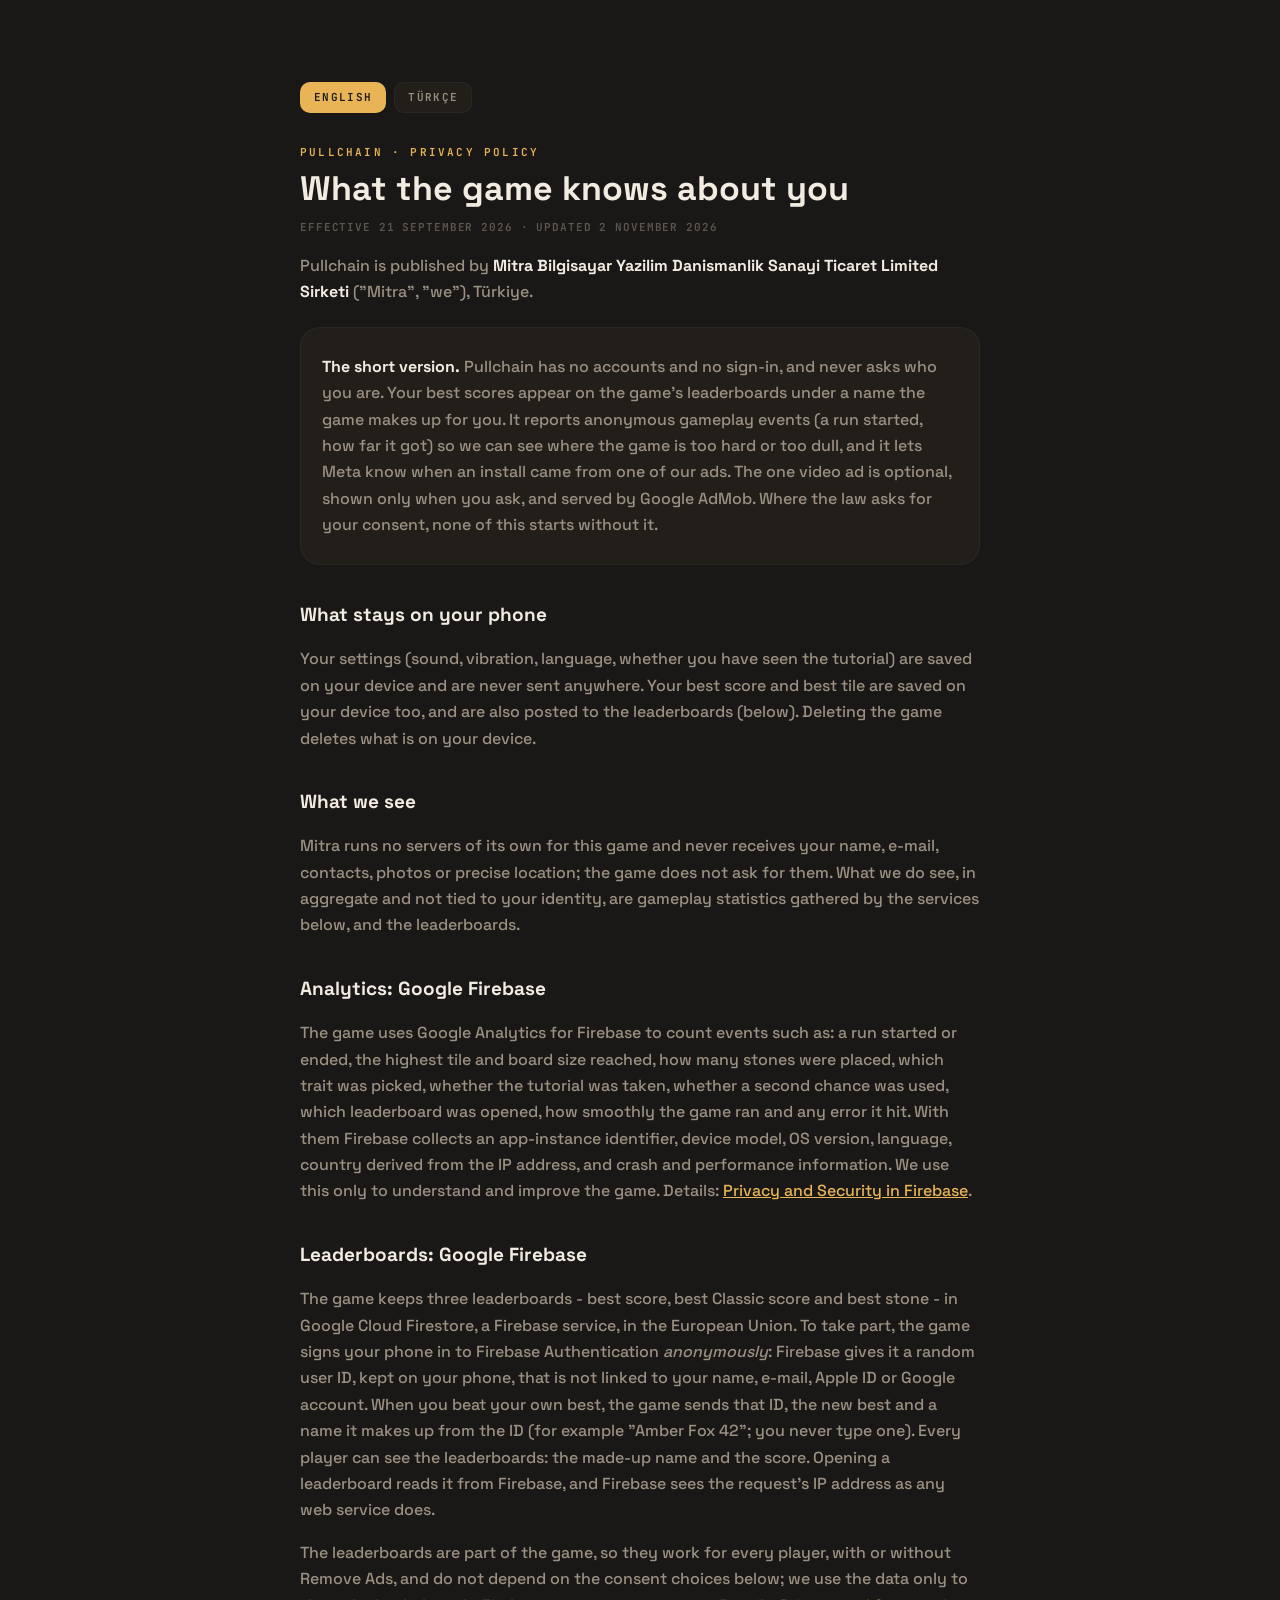
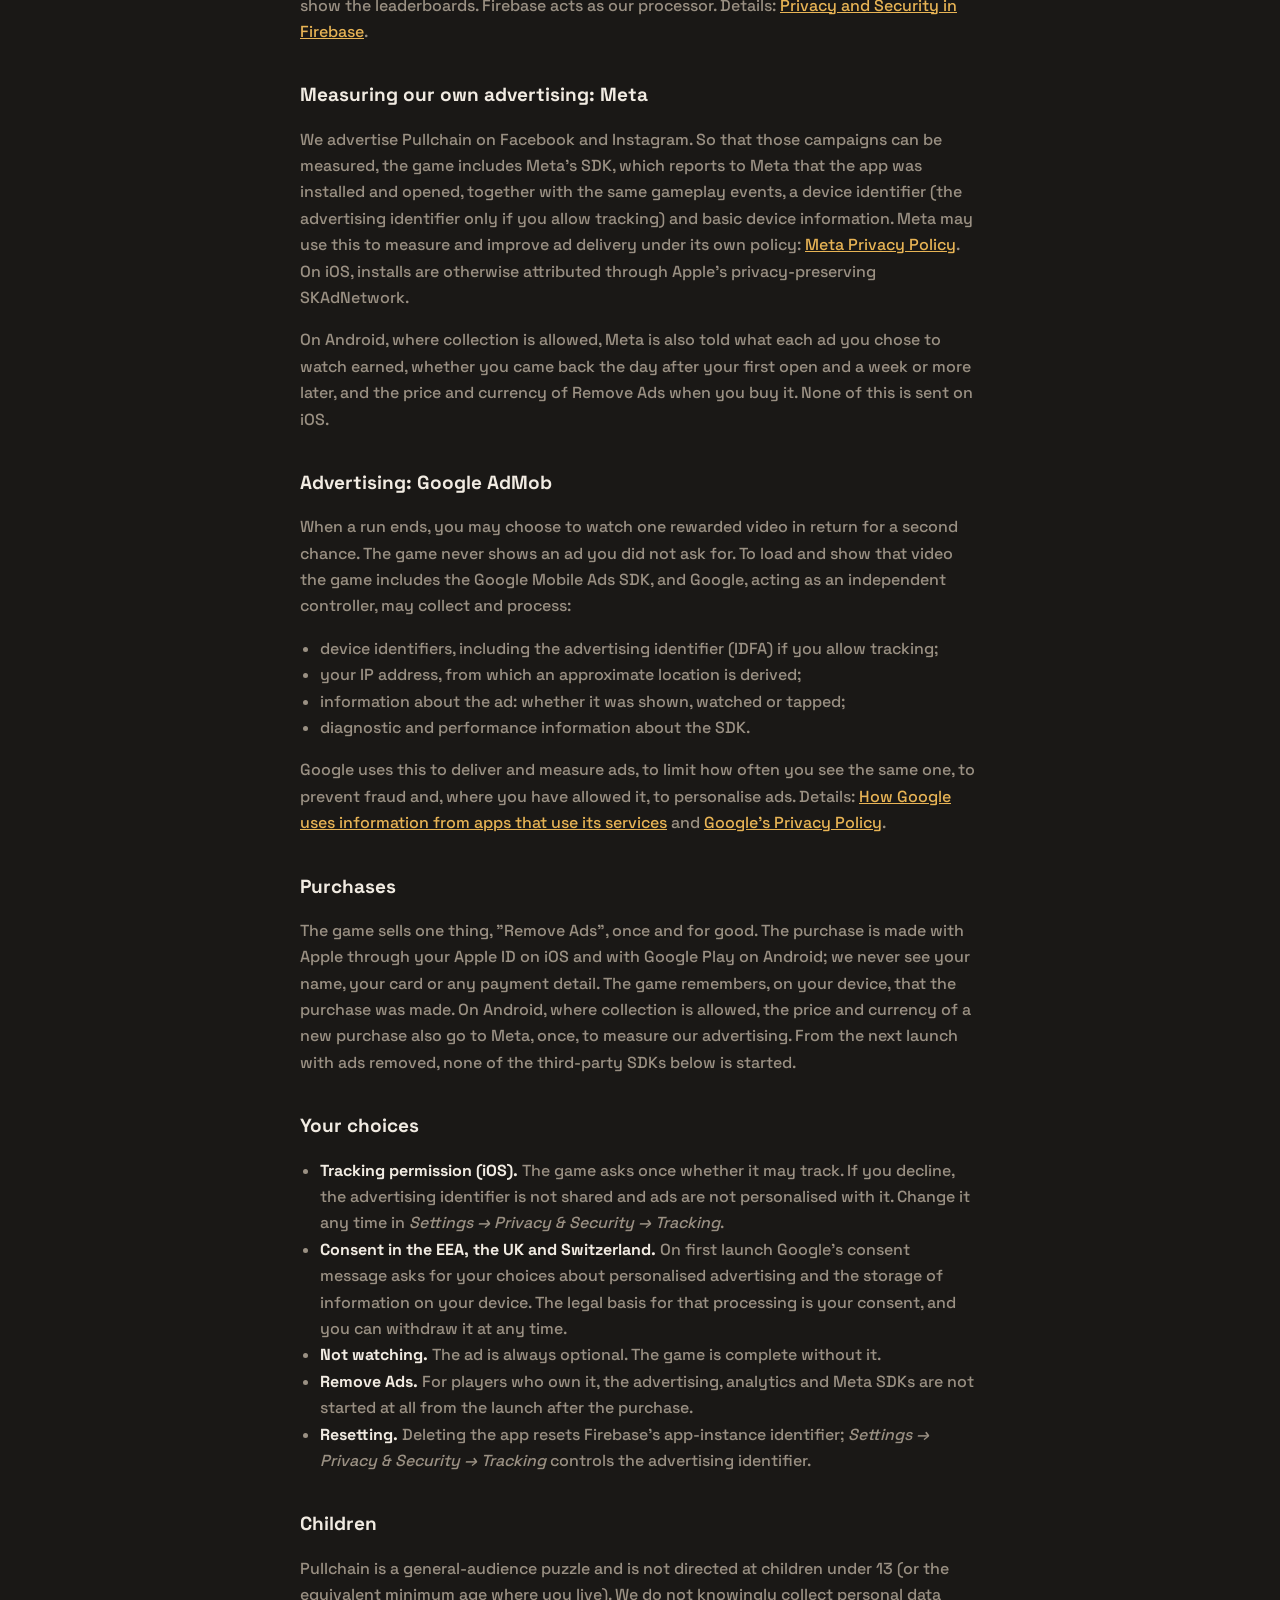
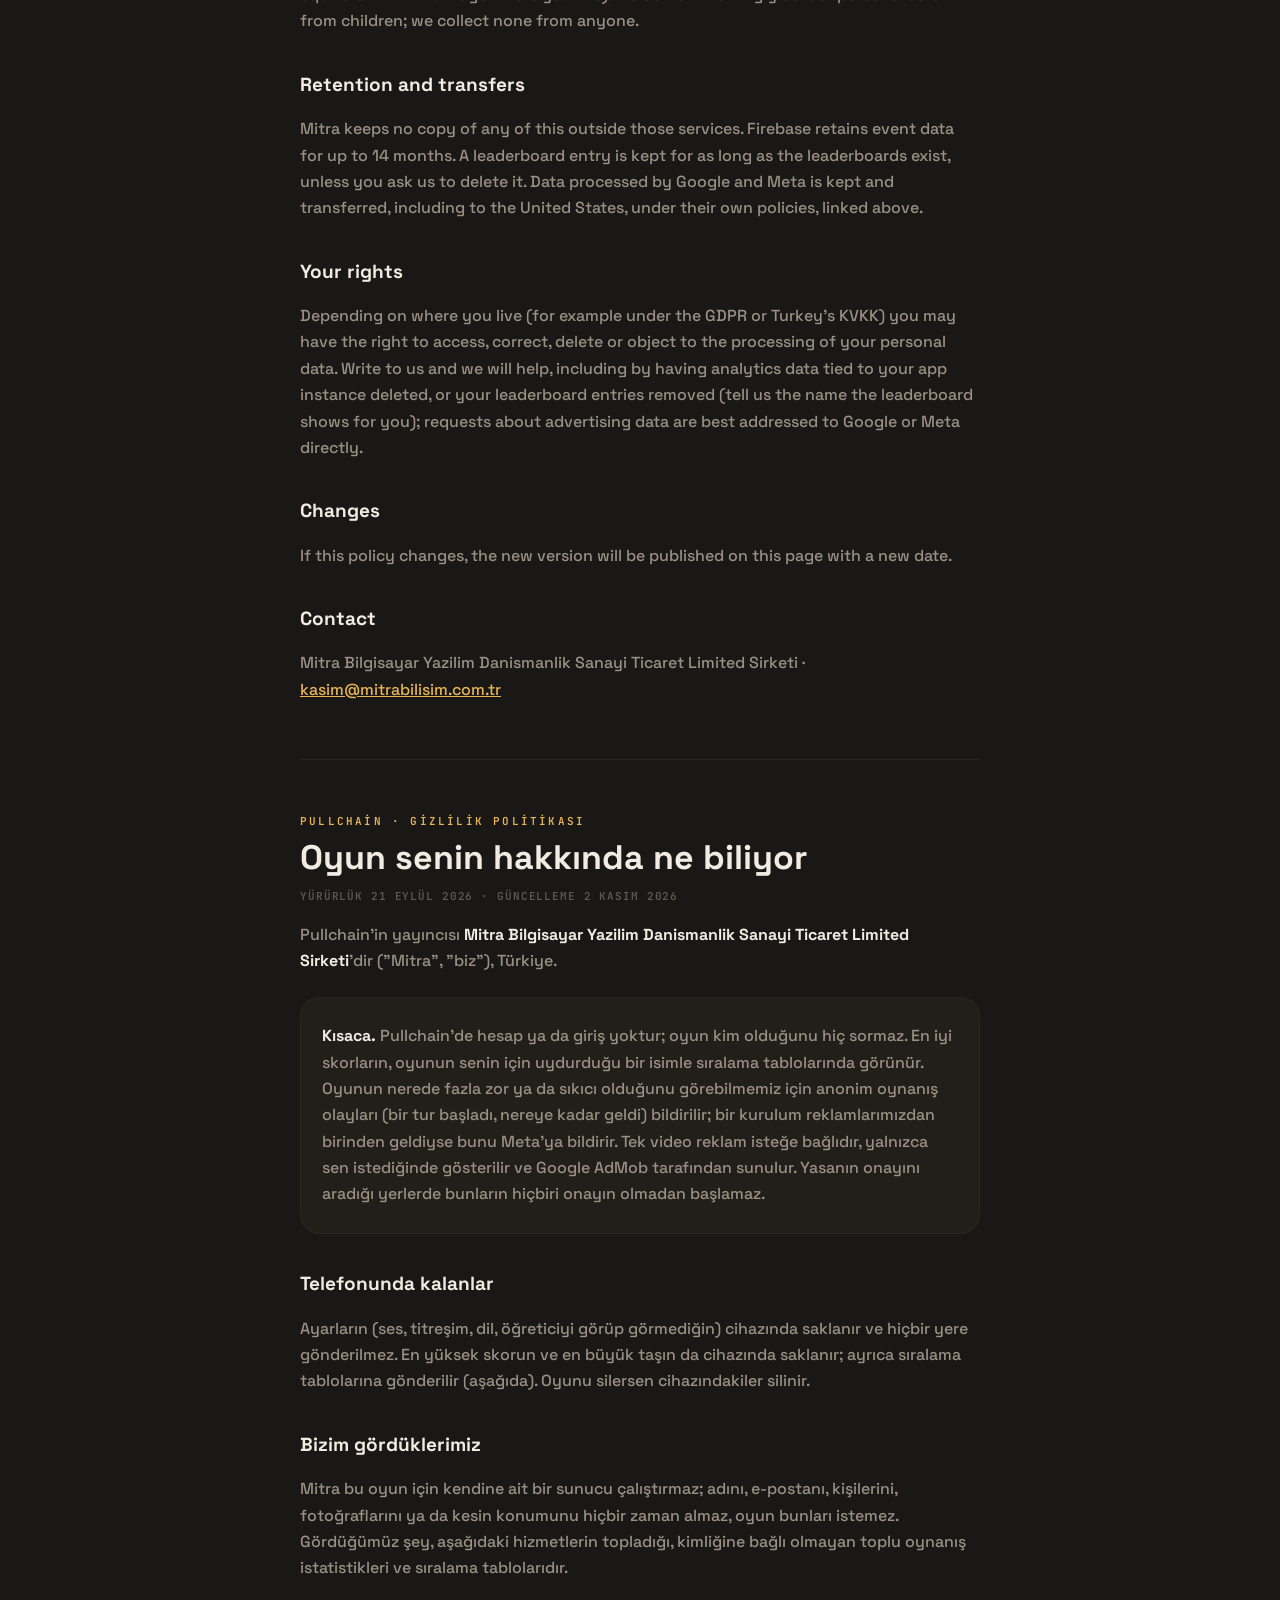
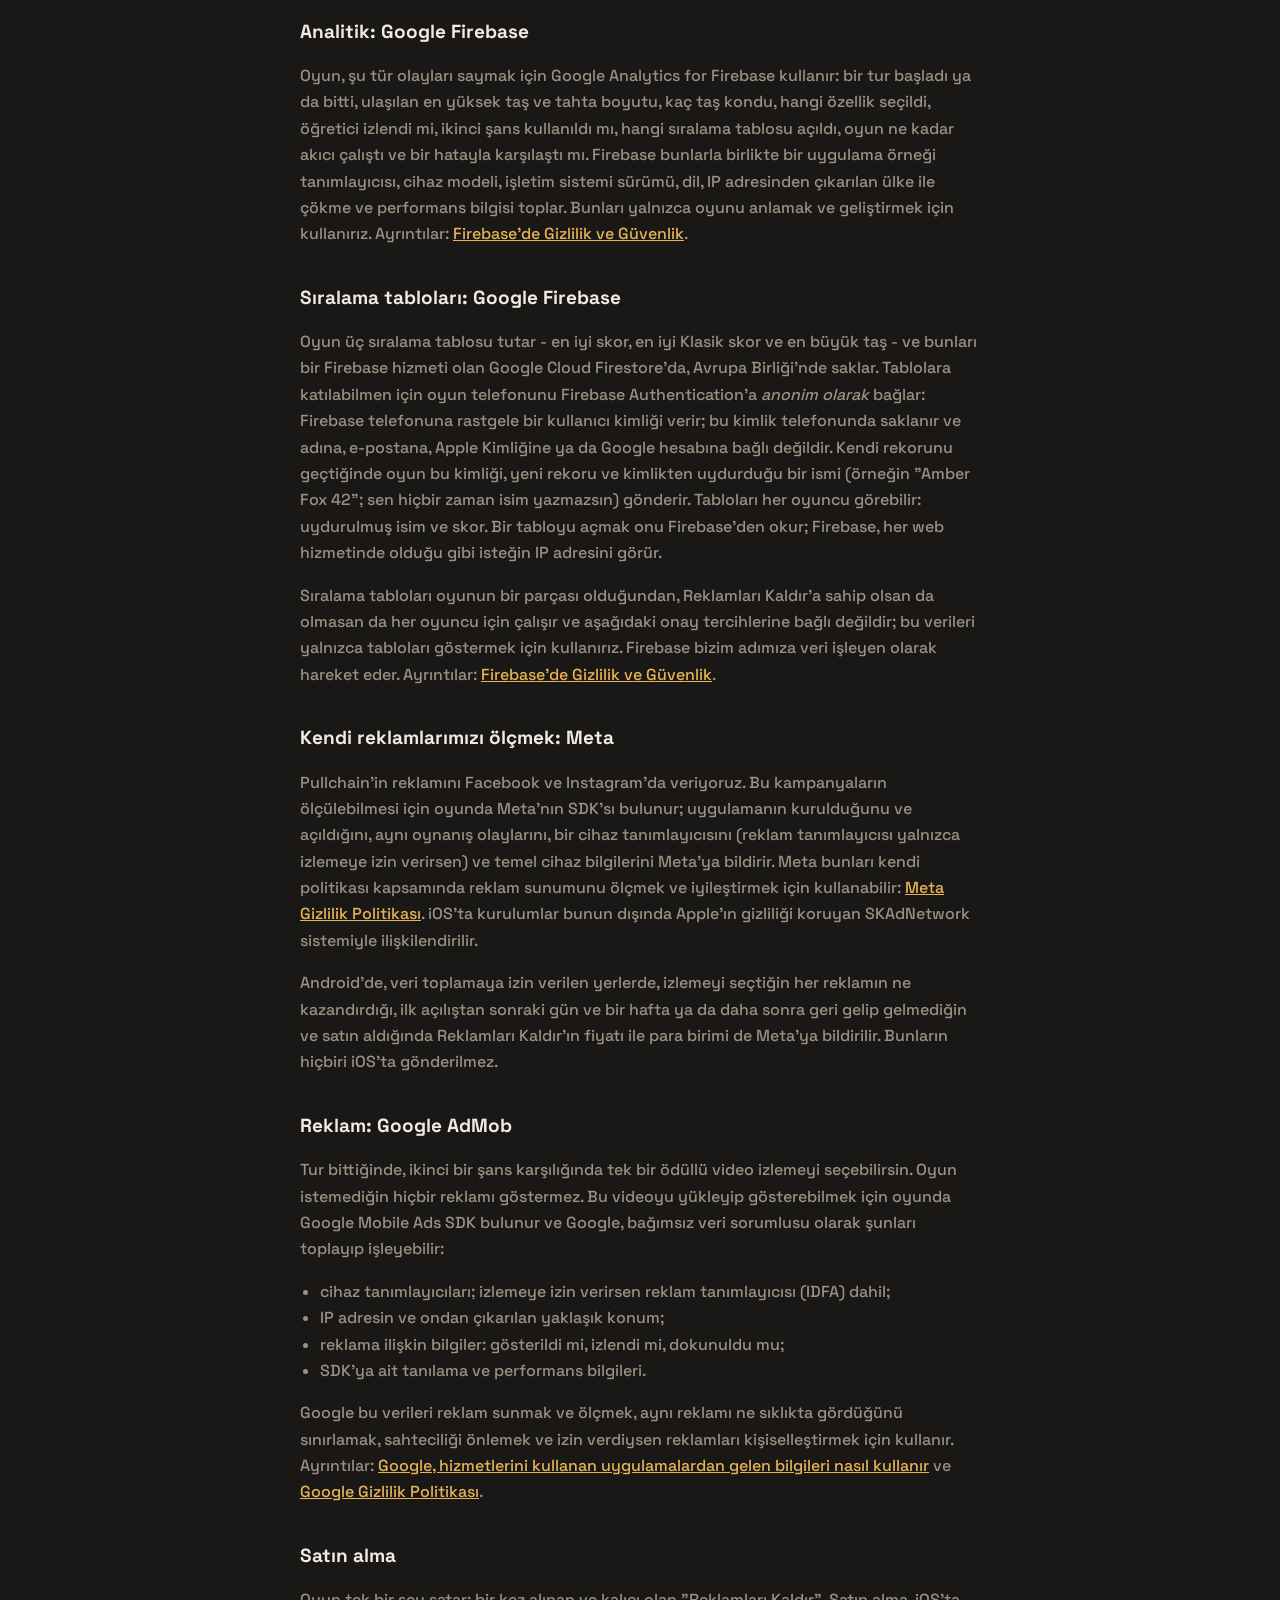
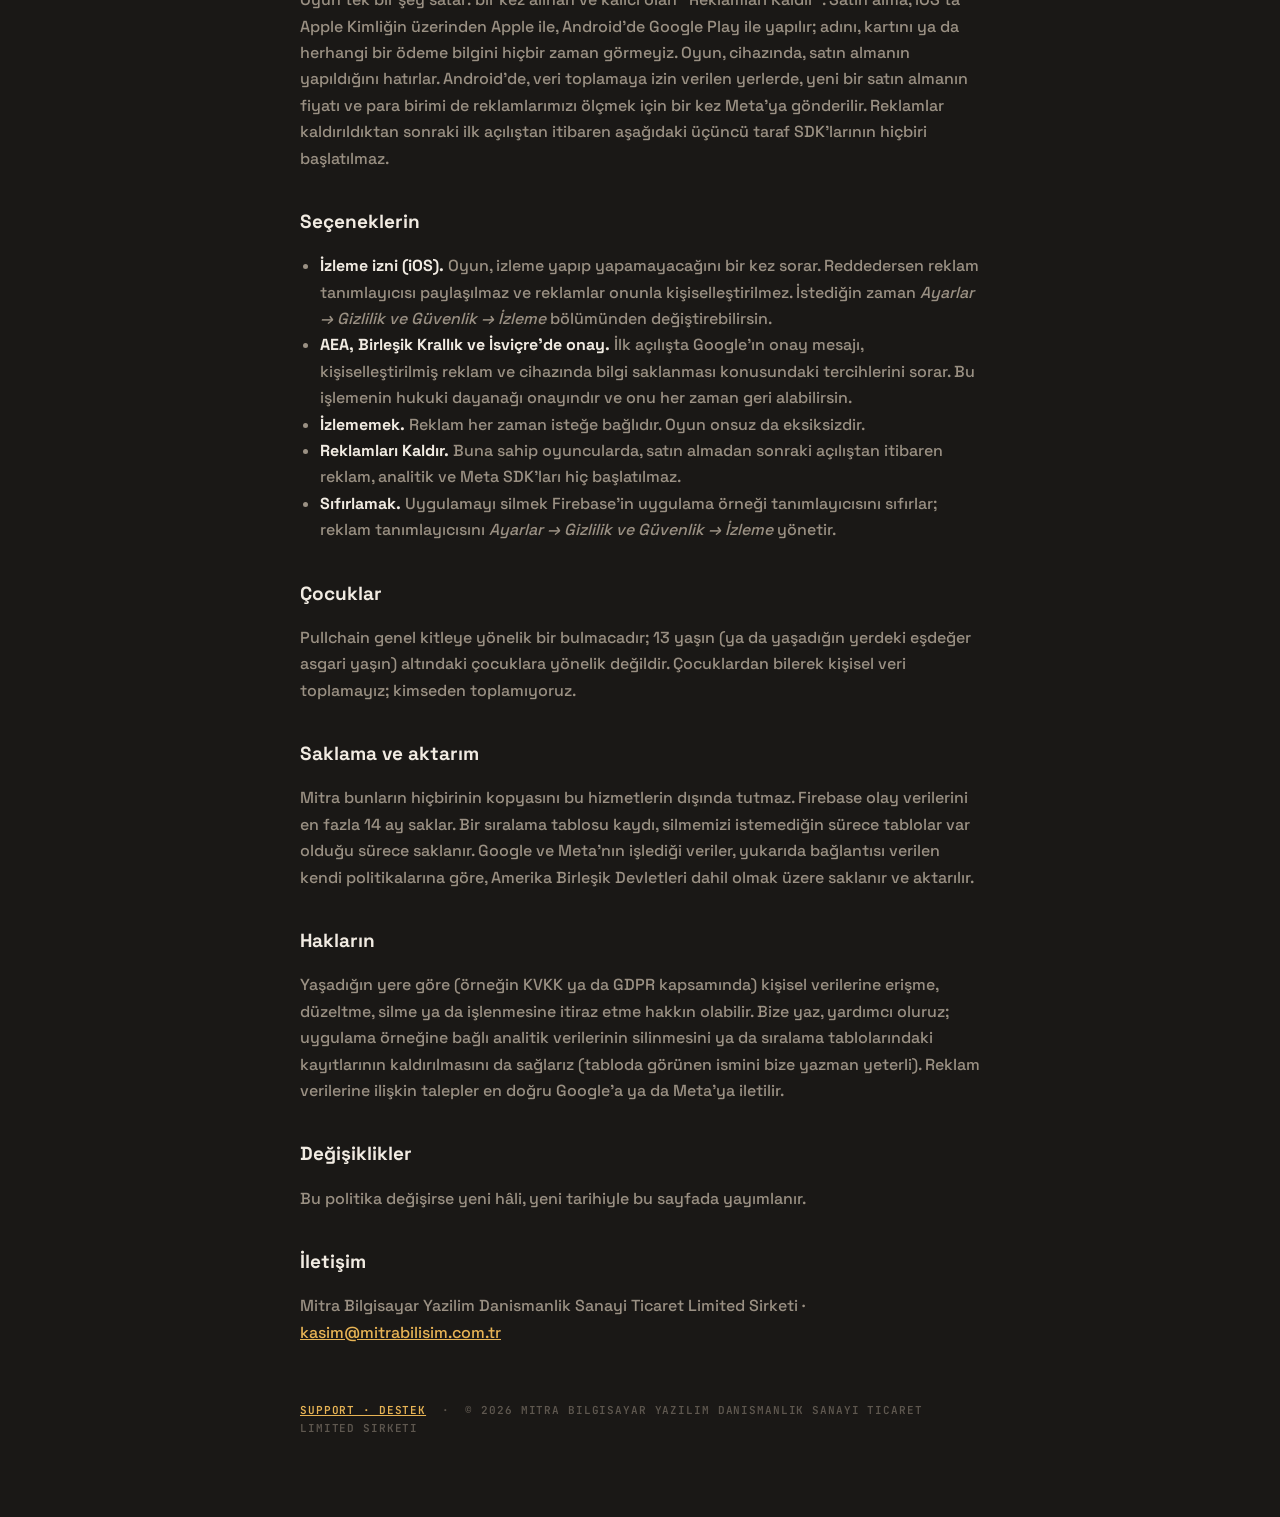
==== commit 6d5984b8: "Pullchain privacy: what Android tells Meta, and Google Play as a seller To publish with the Android " ====
--- a/pullchain/privacy/index.html
+++ b/pullchain/privacy/index.html
@@ -4,7 +4,7 @@
 <section id="en">
 <p class="kicker" style="margin-top:34px">Pullchain · Privacy Policy</p>
 <h1>What the game knows about you</h1>
-<p class="meta">EFFECTIVE 21 SEPTEMBER 2026 · UPDATED 17 OCTOBER 2026</p>
+<p class="meta">EFFECTIVE 21 SEPTEMBER 2026 · UPDATED 2 NOVEMBER 2026</p>
 <p>Pullchain is published by <strong>Mitra Bilgisayar Yazilim Danismanlik Sanayi Ticaret Limited Sirketi</strong> ("Mitra", "we"), Türkiye.</p>
 
 <div class="card">
@@ -26,6 +26,7 @@
 
 <h2>Measuring our own advertising: Meta</h2>
 <p>We advertise Pullchain on Facebook and Instagram. So that those campaigns can be measured, the game includes Meta's SDK, which reports to Meta that the app was installed and opened, together with the same gameplay events, a device identifier (the advertising identifier only if you allow tracking) and basic device information. Meta may use this to measure and improve ad delivery under its own policy: <a href="https://www.facebook.com/privacy/policy/">Meta Privacy Policy</a>. On iOS, installs are otherwise attributed through Apple's privacy-preserving SKAdNetwork.</p>
+<p>On Android, where collection is allowed, Meta is also told what each ad you chose to watch earned, whether you came back the day after your first open and a week or more later, and the price and currency of Remove Ads when you buy it. None of this is sent on iOS.</p>
 
 <h2>Advertising: Google AdMob</h2>
 <p>When a run ends, you may choose to watch one rewarded video in return for a second chance. The game never shows an ad you did not ask for. To load and show that video the game includes the Google Mobile Ads SDK, and Google, acting as an independent controller, may collect and process:</p>
@@ -38,14 +39,14 @@
 <p>Google uses this to deliver and measure ads, to limit how often you see the same one, to prevent fraud and, where you have allowed it, to personalise ads. Details: <a href="https://policies.google.com/technologies/partner-sites">How Google uses information from apps that use its services</a> and <a href="https://policies.google.com/privacy">Google's Privacy Policy</a>.</p>
 
 <h2>Purchases</h2>
-<p>The game sells one thing, "Remove Ads", once and for good. The purchase is made with Apple (your Apple ID) or Google Play (your Google account); we never see your name, your card or any payment detail. The game only remembers, on your device, that the purchase was made. With ads removed, none of the third-party SDKs below is started.</p>
+<p>The game sells one thing, "Remove Ads", once and for good. The purchase is made with Apple through your Apple ID on iOS and with Google Play on Android; we never see your name, your card or any payment detail. The game remembers, on your device, that the purchase was made. On Android, where collection is allowed, the price and currency of a new purchase also go to Meta, once, to measure our advertising. From the next launch with ads removed, none of the third-party SDKs below is started.</p>
 
 <h2>Your choices</h2>
 <ul>
 <li><strong>Tracking permission (iOS).</strong> The game asks once whether it may track. If you decline, the advertising identifier is not shared and ads are not personalised with it. Change it any time in <em>Settings → Privacy &amp; Security → Tracking</em>.</li>
 <li><strong>Consent in the EEA, the UK and Switzerland.</strong> On first launch Google's consent message asks for your choices about personalised advertising and the storage of information on your device. The legal basis for that processing is your consent, and you can withdraw it at any time.</li>
 <li><strong>Not watching.</strong> The ad is always optional. The game is complete without it.</li>
-<li><strong>Remove Ads.</strong> For players who own it, the advertising, analytics and Meta SDKs are not started at all.</li>
+<li><strong>Remove Ads.</strong> For players who own it, the advertising, analytics and Meta SDKs are not started at all from the launch after the purchase.</li>
 <li><strong>Resetting.</strong> Deleting the app resets Firebase's app-instance identifier; <em>Settings → Privacy &amp; Security → Tracking</em> controls the advertising identifier.</li>
 </ul>
 
@@ -70,7 +71,7 @@
 <section id="tr" lang="tr">
 <p class="kicker">Pullchain · Gizlilik Politikası</p>
 <h1>Oyun senin hakkında ne biliyor</h1>
-<p class="meta">YÜRÜRLÜK 21 EYLÜL 2026 · GÜNCELLEME 17 EKİM 2026</p>
+<p class="meta">YÜRÜRLÜK 21 EYLÜL 2026 · GÜNCELLEME 2 KASIM 2026</p>
 <p>Pullchain'in yayıncısı <strong>Mitra Bilgisayar Yazilim Danismanlik Sanayi Ticaret Limited Sirketi</strong>'dir ("Mitra", "biz"), Türkiye.</p>
 
 <div class="card">
@@ -92,6 +93,7 @@
 
 <h2>Kendi reklamlarımızı ölçmek: Meta</h2>
 <p>Pullchain'in reklamını Facebook ve Instagram'da veriyoruz. Bu kampanyaların ölçülebilmesi için oyunda Meta'nın SDK'sı bulunur; uygulamanın kurulduğunu ve açıldığını, aynı oynanış olaylarını, bir cihaz tanımlayıcısını (reklam tanımlayıcısı yalnızca izlemeye izin verirsen) ve temel cihaz bilgilerini Meta'ya bildirir. Meta bunları kendi politikası kapsamında reklam sunumunu ölçmek ve iyileştirmek için kullanabilir: <a href="https://www.facebook.com/privacy/policy/">Meta Gizlilik Politikası</a>. iOS'ta kurulumlar bunun dışında Apple'ın gizliliği koruyan SKAdNetwork sistemiyle ilişkilendirilir.</p>
+<p>Android'de, veri toplamaya izin verilen yerlerde, izlemeyi seçtiğin her reklamın ne kazandırdığı, ilk açılıştan sonraki gün ve bir hafta ya da daha sonra geri gelip gelmediğin ve satın aldığında Reklamları Kaldır'ın fiyatı ile para birimi de Meta'ya bildirilir. Bunların hiçbiri iOS'ta gönderilmez.</p>
 
 <h2>Reklam: Google AdMob</h2>
 <p>Tur bittiğinde, ikinci bir şans karşılığında tek bir ödüllü video izlemeyi seçebilirsin. Oyun istemediğin hiçbir reklamı göstermez. Bu videoyu yükleyip gösterebilmek için oyunda Google Mobile Ads SDK bulunur ve Google, bağımsız veri sorumlusu olarak şunları toplayıp işleyebilir:</p>
@@ -104,14 +106,14 @@
 <p>Google bu verileri reklam sunmak ve ölçmek, aynı reklamı ne sıklıkta gördüğünü sınırlamak, sahteciliği önlemek ve izin verdiysen reklamları kişiselleştirmek için kullanır. Ayrıntılar: <a href="https://policies.google.com/technologies/partner-sites?hl=tr">Google, hizmetlerini kullanan uygulamalardan gelen bilgileri nasıl kullanır</a> ve <a href="https://policies.google.com/privacy?hl=tr">Google Gizlilik Politikası</a>.</p>
 
 <h2>Satın alma</h2>
-<p>Oyun tek bir şey satar: bir kez alınan ve kalıcı olan "Reklamları Kaldır". Satın alma Apple (Apple Kimliğin) ya da Google Play (Google hesabın) üzerinden yapılır; adını, kartını ya da herhangi bir ödeme bilgini hiçbir zaman görmeyiz. Oyun yalnızca, cihazında, satın almanın yapıldığını hatırlar. Reklamlar kaldırıldığında aşağıdaki üçüncü taraf SDK'larının hiçbiri başlatılmaz.</p>
+<p>Oyun tek bir şey satar: bir kez alınan ve kalıcı olan "Reklamları Kaldır". Satın alma, iOS'ta Apple Kimliğin üzerinden Apple ile, Android'de Google Play ile yapılır; adını, kartını ya da herhangi bir ödeme bilgini hiçbir zaman görmeyiz. Oyun, cihazında, satın almanın yapıldığını hatırlar. Android'de, veri toplamaya izin verilen yerlerde, yeni bir satın almanın fiyatı ve para birimi de reklamlarımızı ölçmek için bir kez Meta'ya gönderilir. Reklamlar kaldırıldıktan sonraki ilk açılıştan itibaren aşağıdaki üçüncü taraf SDK'larının hiçbiri başlatılmaz.</p>
 
 <h2>Seçeneklerin</h2>
 <ul>
 <li><strong>İzleme izni (iOS).</strong> Oyun, izleme yapıp yapamayacağını bir kez sorar. Reddedersen reklam tanımlayıcısı paylaşılmaz ve reklamlar onunla kişiselleştirilmez. İstediğin zaman <em>Ayarlar → Gizlilik ve Güvenlik → İzleme</em> bölümünden değiştirebilirsin.</li>
 <li><strong>AEA, Birleşik Krallık ve İsviçre'de onay.</strong> İlk açılışta Google'ın onay mesajı, kişiselleştirilmiş reklam ve cihazında bilgi saklanması konusundaki tercihlerini sorar. Bu işlemenin hukuki dayanağı onayındır ve onu her zaman geri alabilirsin.</li>
 <li><strong>İzlememek.</strong> Reklam her zaman isteğe bağlıdır. Oyun onsuz da eksiksizdir.</li>
-<li><strong>Reklamları Kaldır.</strong> Buna sahip oyuncularda reklam, analitik ve Meta SDK'ları hiç başlatılmaz.</li>
+<li><strong>Reklamları Kaldır.</strong> Buna sahip oyuncularda, satın almadan sonraki açılıştan itibaren reklam, analitik ve Meta SDK'ları hiç başlatılmaz.</li>
 <li><strong>Sıfırlamak.</strong> Uygulamayı silmek Firebase'in uygulama örneği tanımlayıcısını sıfırlar; reklam tanımlayıcısını <em>Ayarlar → Gizlilik ve Güvenlik → İzleme</em> yönetir.</li>
 </ul>
 
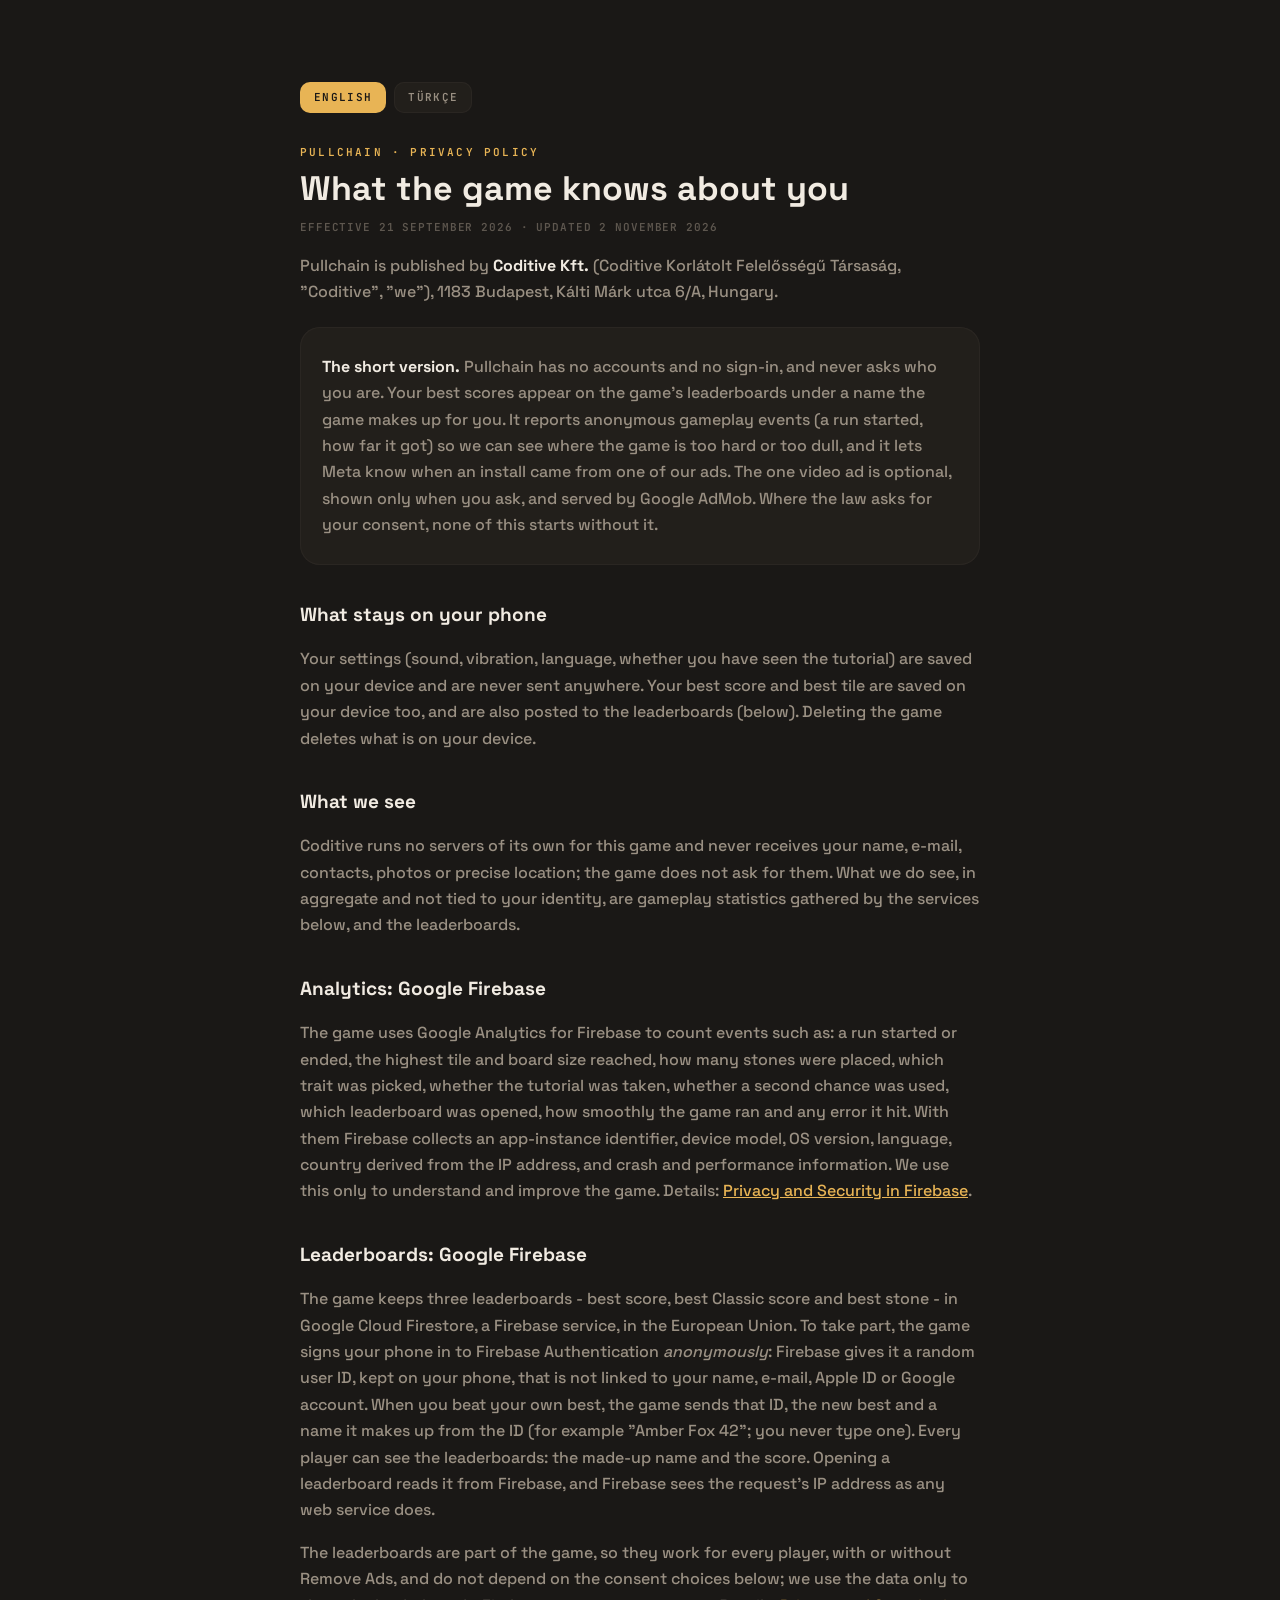
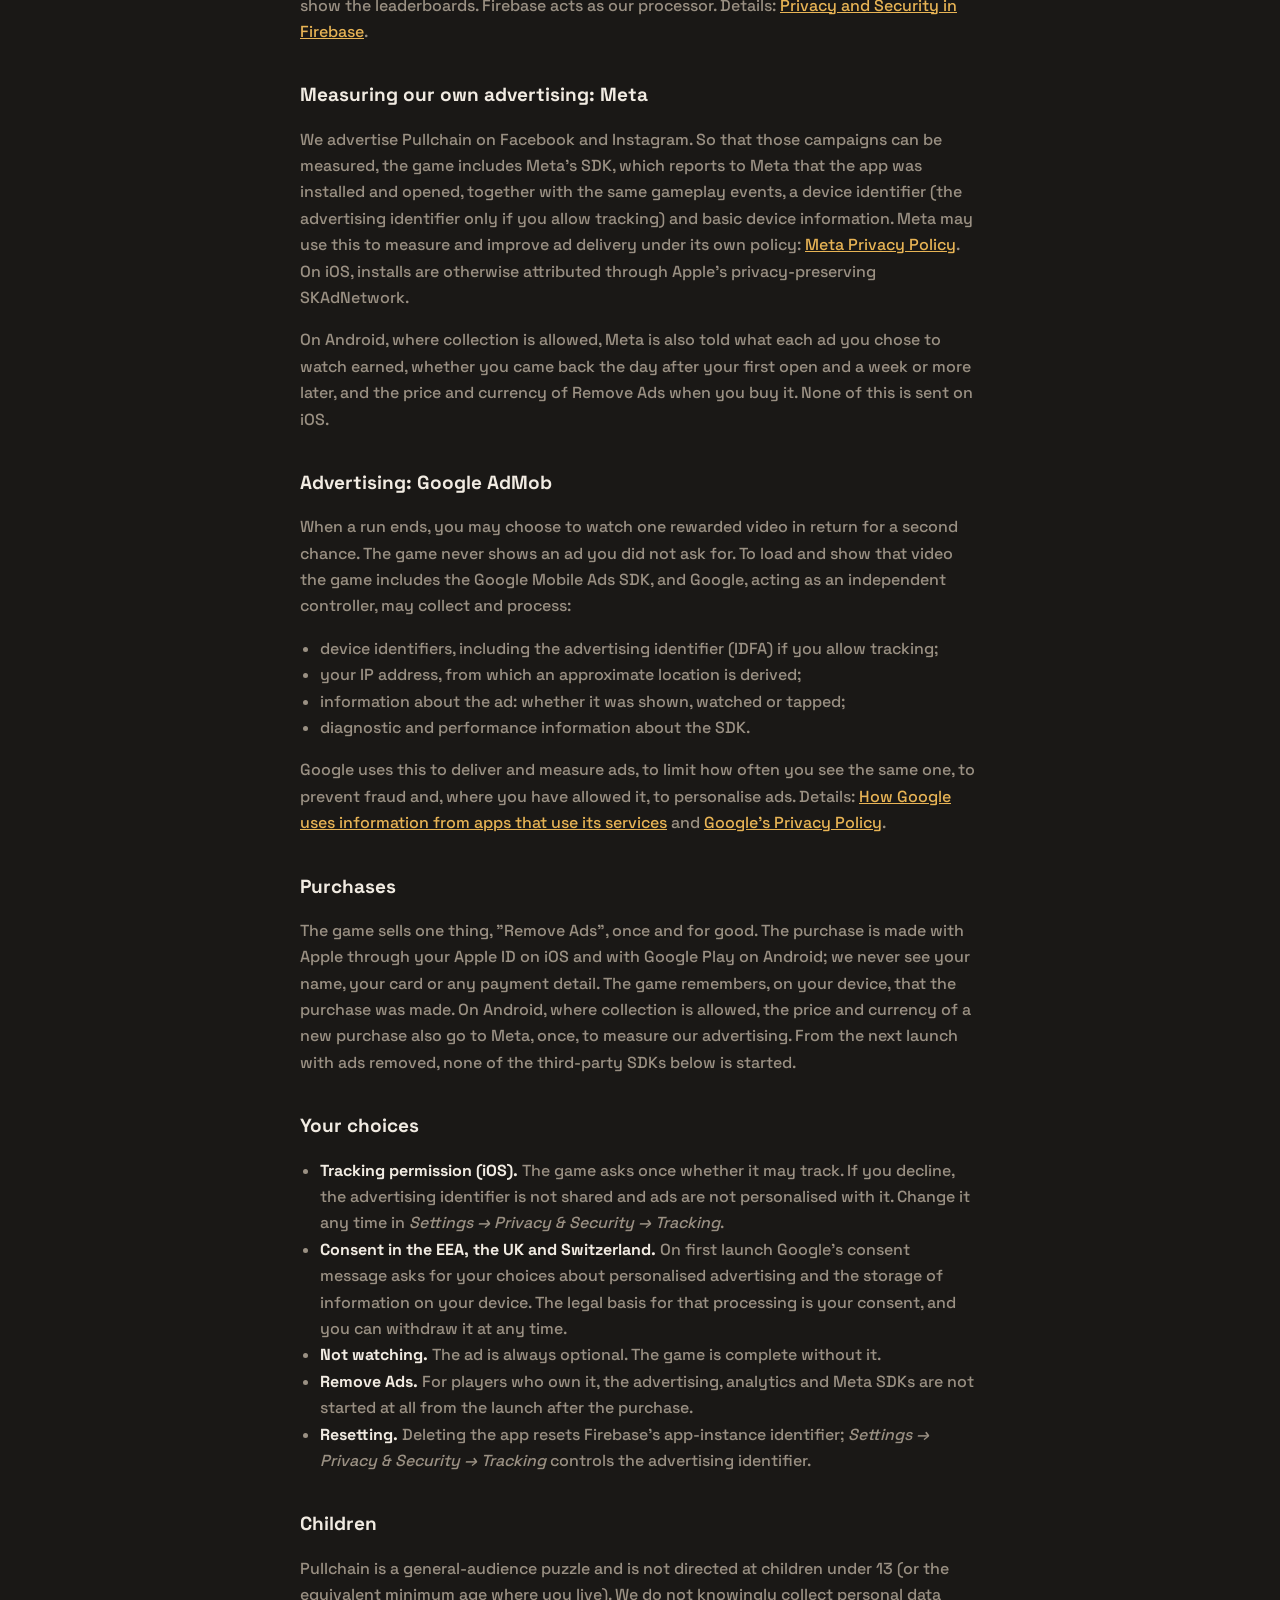
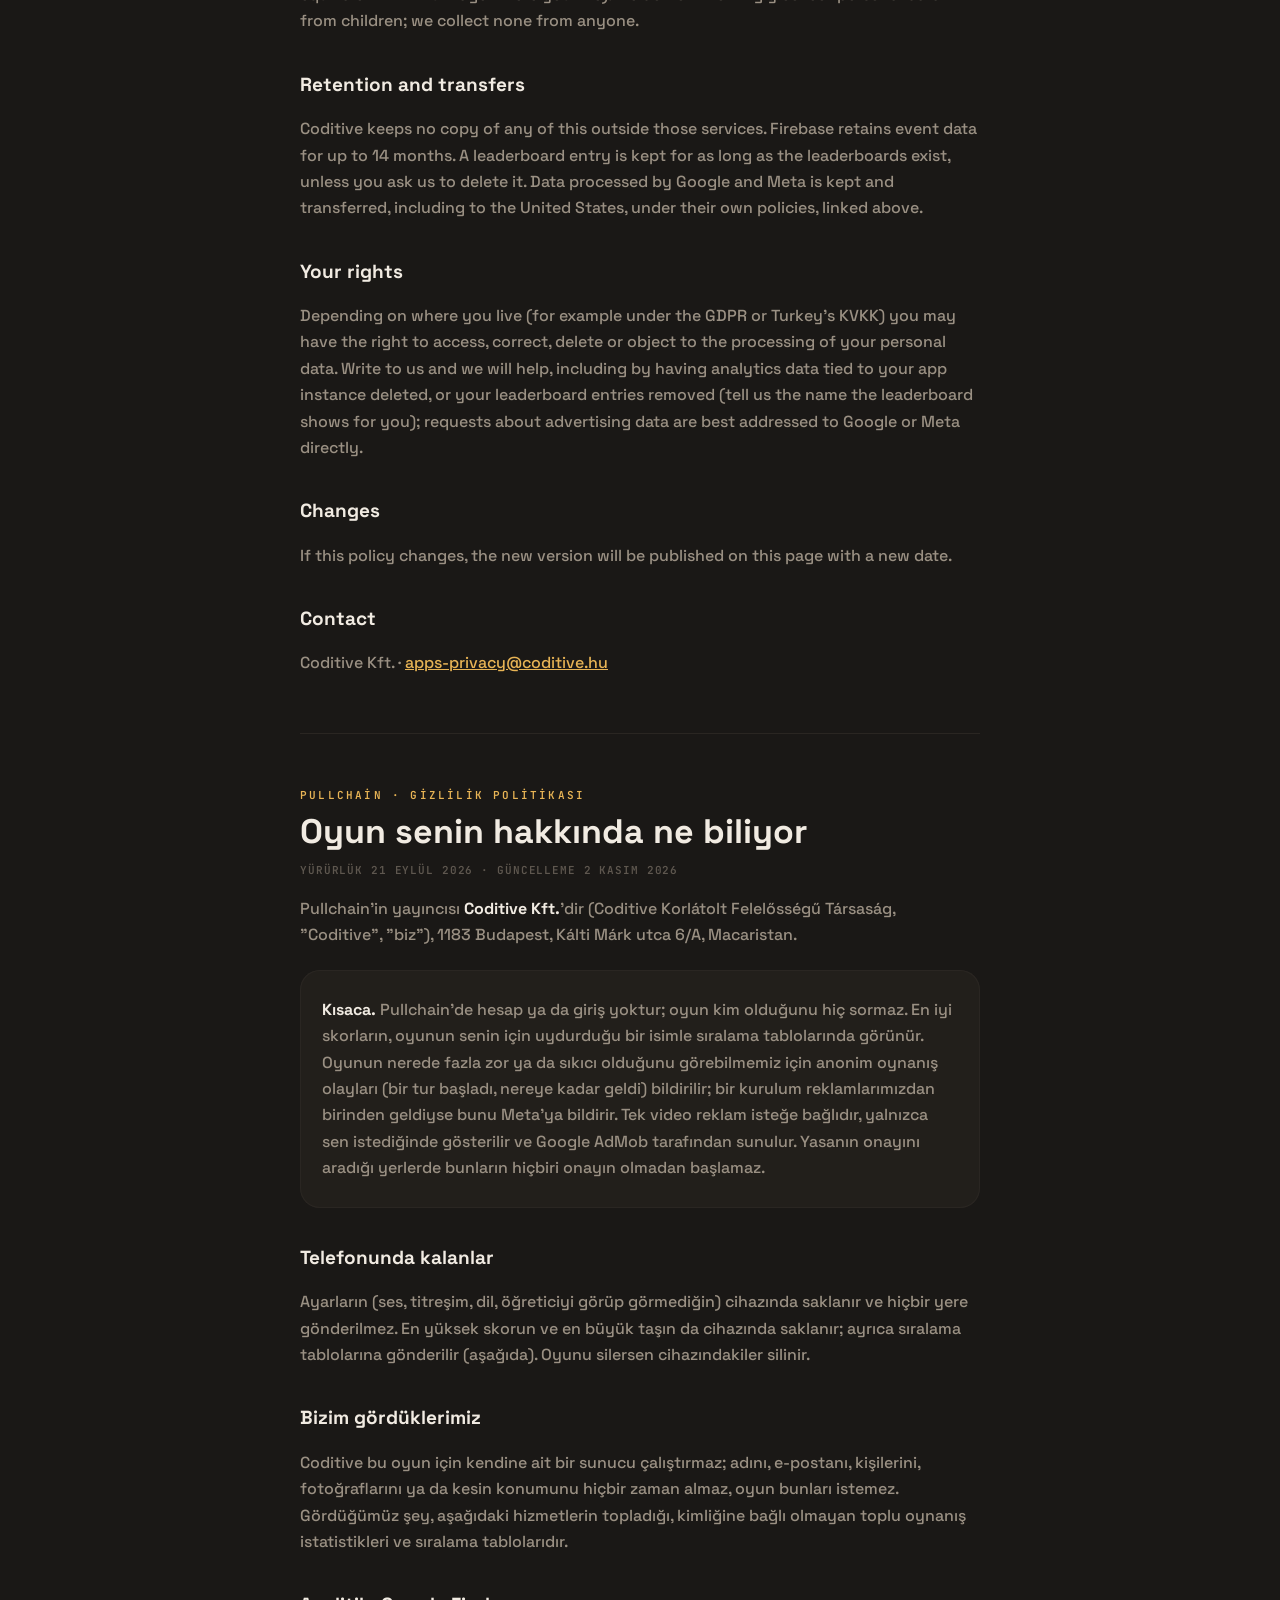
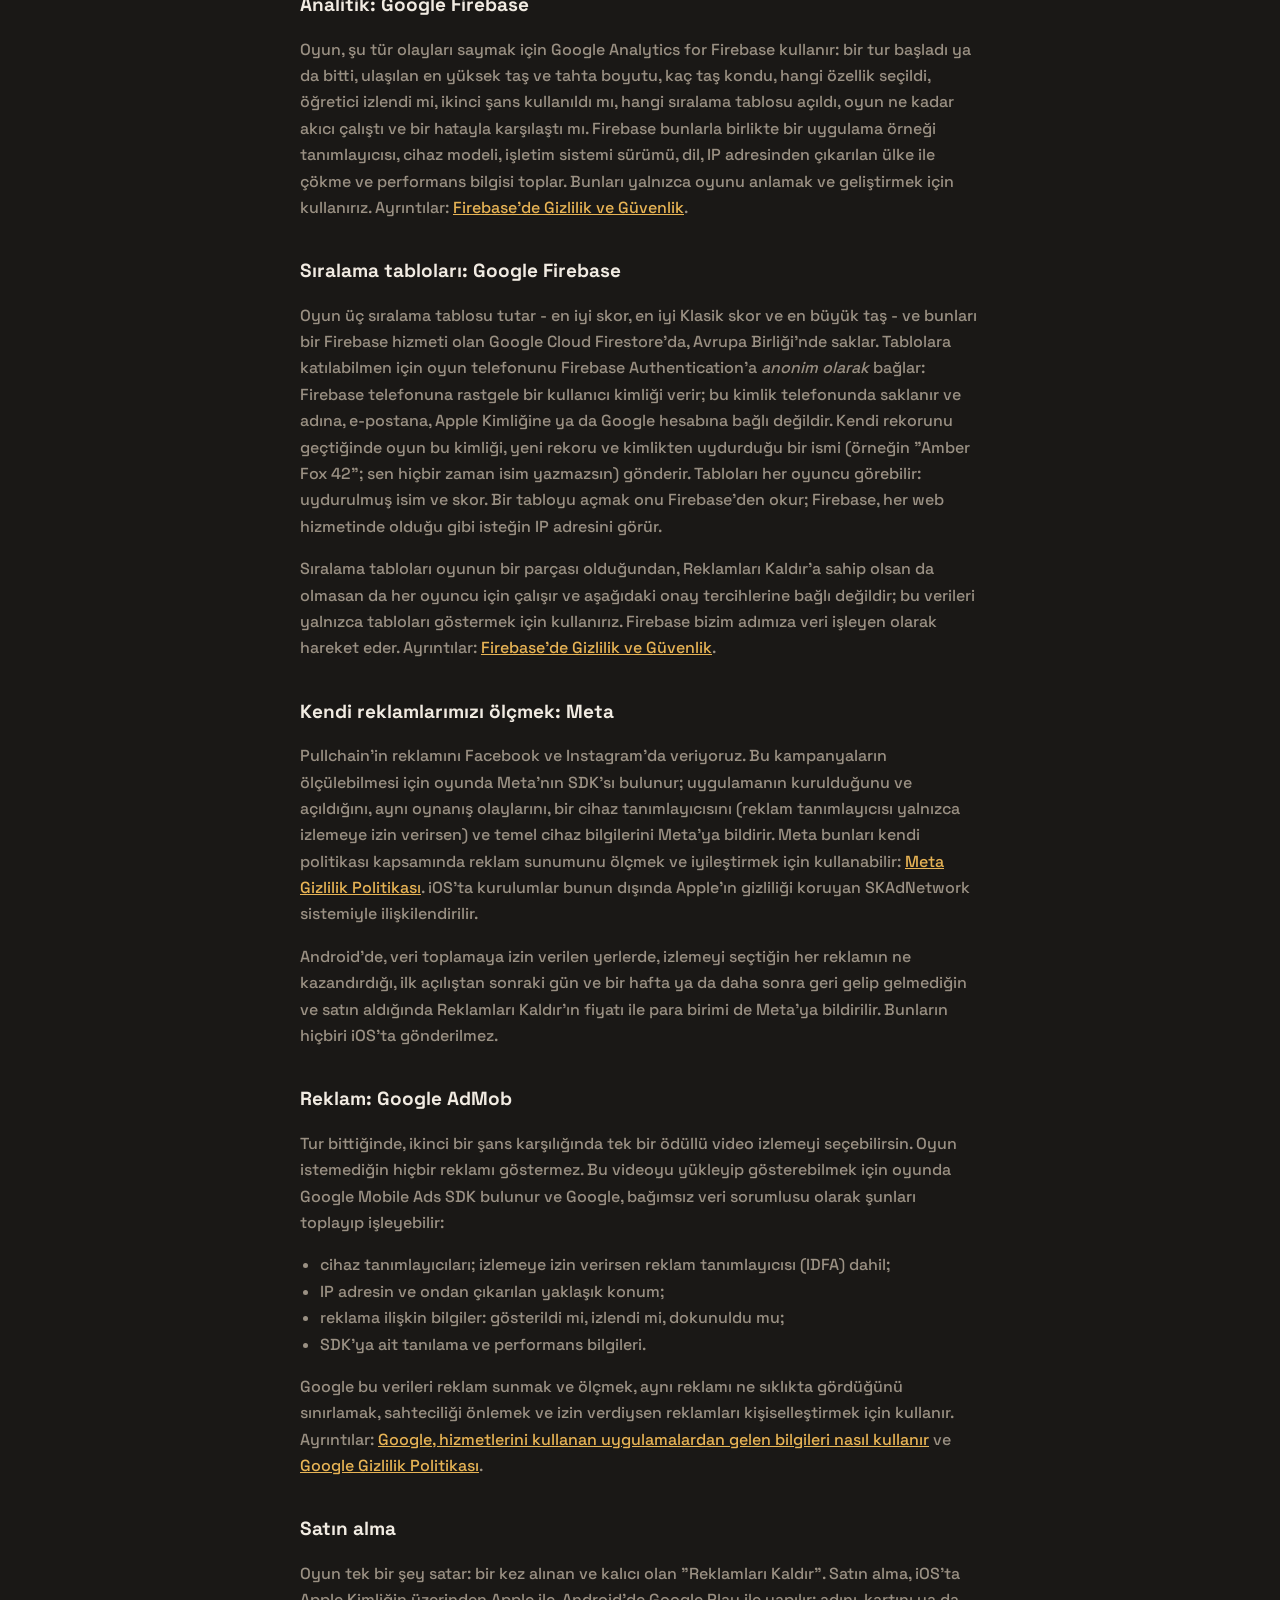
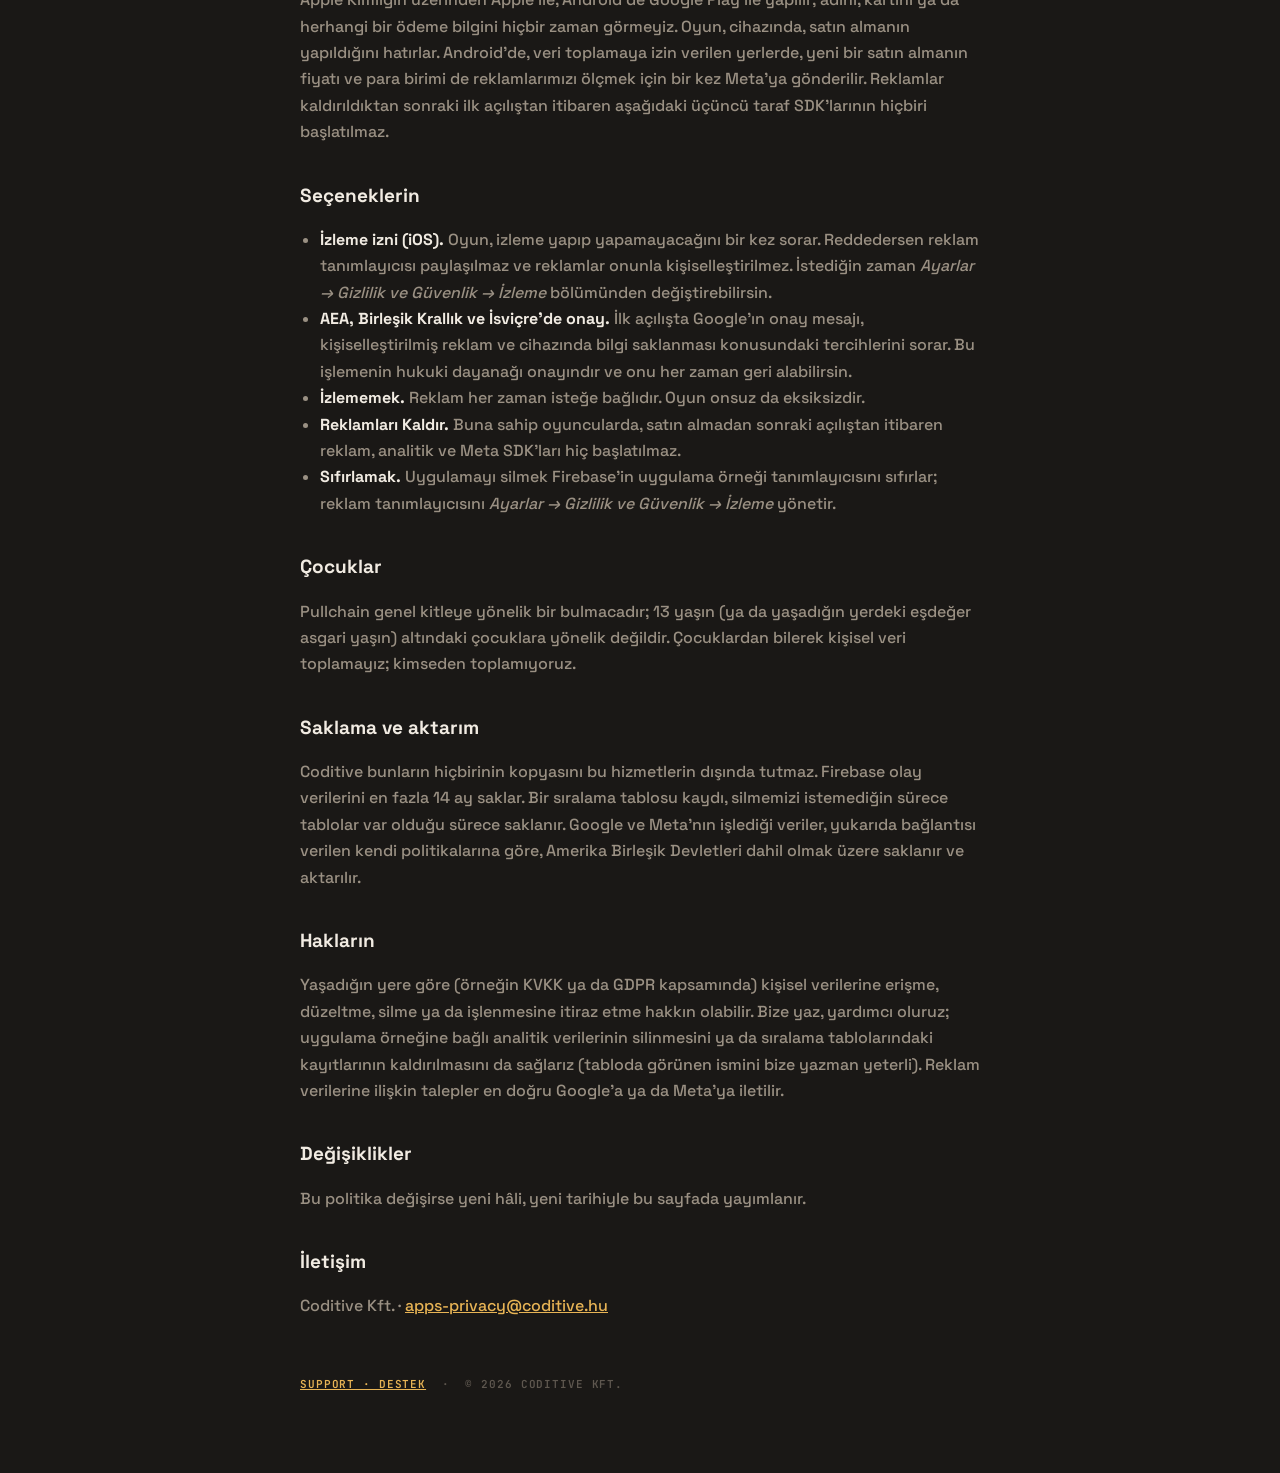
==== commit 8f7230a6: "Pullchain: publisher is Coditive Kft. Co-Authored-By: Claude Opus 5.5 <noreply@anthropic.com>" ====
--- a/pullchain/privacy/index.html
+++ b/pullchain/privacy/index.html
@@ -5,7 +5,7 @@
 <p class="kicker" style="margin-top:34px">Pullchain · Privacy Policy</p>
 <h1>What the game knows about you</h1>
 <p class="meta">EFFECTIVE 21 SEPTEMBER 2026 · UPDATED 2 NOVEMBER 2026</p>
-<p>Pullchain is published by <strong>Mitra Bilgisayar Yazilim Danismanlik Sanayi Ticaret Limited Sirketi</strong> ("Mitra", "we"), Türkiye.</p>
+<p>Pullchain is published by <strong>Coditive Kft.</strong> (Coditive Korlátolt Felelősségű Társaság, "Coditive", "we"), 1183 Budapest, Kálti Márk utca 6/A, Hungary.</p>
 
 <div class="card">
 <p><strong>The short version.</strong> Pullchain has no accounts and no sign-in, and never asks who you are. Your best scores appear on the game's leaderboards under a name the game makes up for you. It reports anonymous gameplay events (a run started, how far it got) so we can see where the game is too hard or too dull, and it lets Meta know when an install came from one of our ads. The one video ad is optional, shown only when you ask, and served by Google AdMob. Where the law asks for your consent, none of this starts without it.</p>
@@ -15,7 +15,7 @@
 <p>Your settings (sound, vibration, language, whether you have seen the tutorial) are saved on your device and are never sent anywhere. Your best score and best tile are saved on your device too, and are also posted to the leaderboards (below). Deleting the game deletes what is on your device.</p>
 
 <h2>What we see</h2>
-<p>Mitra runs no servers of its own for this game and never receives your name, e-mail, contacts, photos or precise location; the game does not ask for them. What we do see, in aggregate and not tied to your identity, are gameplay statistics gathered by the services below, and the leaderboards.</p>
+<p>Coditive runs no servers of its own for this game and never receives your name, e-mail, contacts, photos or precise location; the game does not ask for them. What we do see, in aggregate and not tied to your identity, are gameplay statistics gathered by the services below, and the leaderboards.</p>
 
 <h2>Analytics: Google Firebase</h2>
 <p>The game uses Google Analytics for Firebase to count events such as: a run started or ended, the highest tile and board size reached, how many stones were placed, which trait was picked, whether the tutorial was taken, whether a second chance was used, which leaderboard was opened, how smoothly the game ran and any error it hit. With them Firebase collects an app-instance identifier, device model, OS version, language, country derived from the IP address, and crash and performance information. We use this only to understand and improve the game. Details: <a href="https://firebase.google.com/support/privacy">Privacy and Security in Firebase</a>.</p>
@@ -54,7 +54,7 @@
 <p>Pullchain is a general-audience puzzle and is not directed at children under 13 (or the equivalent minimum age where you live). We do not knowingly collect personal data from children; we collect none from anyone.</p>
 
 <h2>Retention and transfers</h2>
-<p>Mitra keeps no copy of any of this outside those services. Firebase retains event data for up to 14 months. A leaderboard entry is kept for as long as the leaderboards exist, unless you ask us to delete it. Data processed by Google and Meta is kept and transferred, including to the United States, under their own policies, linked above.</p>
+<p>Coditive keeps no copy of any of this outside those services. Firebase retains event data for up to 14 months. A leaderboard entry is kept for as long as the leaderboards exist, unless you ask us to delete it. Data processed by Google and Meta is kept and transferred, including to the United States, under their own policies, linked above.</p>
 
 <h2>Your rights</h2>
 <p>Depending on where you live (for example under the GDPR or Turkey's KVKK) you may have the right to access, correct, delete or object to the processing of your personal data. Write to us and we will help, including by having analytics data tied to your app instance deleted, or your leaderboard entries removed (tell us the name the leaderboard shows for you); requests about advertising data are best addressed to Google or Meta directly.</p>
@@ -63,7 +63,7 @@
 <p>If this policy changes, the new version will be published on this page with a new date.</p>
 
 <h2>Contact</h2>
-<p>Mitra Bilgisayar Yazilim Danismanlik Sanayi Ticaret Limited Sirketi · <a href="mailto:kasim@mitrabilisim.com.tr?subject=Pullchain%20privacy">kasim@mitrabilisim.com.tr</a></p>
+<p>Coditive Kft. · <a href="mailto:apps-privacy@coditive.hu?subject=Pullchain%20privacy">apps-privacy@coditive.hu</a></p>
 </section>
 
 <hr>
@@ -72,7 +72,7 @@
 <p class="kicker">Pullchain · Gizlilik Politikası</p>
 <h1>Oyun senin hakkında ne biliyor</h1>
 <p class="meta">YÜRÜRLÜK 21 EYLÜL 2026 · GÜNCELLEME 2 KASIM 2026</p>
-<p>Pullchain'in yayıncısı <strong>Mitra Bilgisayar Yazilim Danismanlik Sanayi Ticaret Limited Sirketi</strong>'dir ("Mitra", "biz"), Türkiye.</p>
+<p>Pullchain'in yayıncısı <strong>Coditive Kft.</strong>'dir (Coditive Korlátolt Felelősségű Társaság, "Coditive", "biz"), 1183 Budapest, Kálti Márk utca 6/A, Macaristan.</p>
 
 <div class="card">
 <p><strong>Kısaca.</strong> Pullchain'de hesap ya da giriş yoktur; oyun kim olduğunu hiç sormaz. En iyi skorların, oyunun senin için uydurduğu bir isimle sıralama tablolarında görünür. Oyunun nerede fazla zor ya da sıkıcı olduğunu görebilmemiz için anonim oynanış olayları (bir tur başladı, nereye kadar geldi) bildirilir; bir kurulum reklamlarımızdan birinden geldiyse bunu Meta'ya bildirir. Tek video reklam isteğe bağlıdır, yalnızca sen istediğinde gösterilir ve Google AdMob tarafından sunulur. Yasanın onayını aradığı yerlerde bunların hiçbiri onayın olmadan başlamaz.</p>
@@ -82,7 +82,7 @@
 <p>Ayarların (ses, titreşim, dil, öğreticiyi görüp görmediğin) cihazında saklanır ve hiçbir yere gönderilmez. En yüksek skorun ve en büyük taşın da cihazında saklanır; ayrıca sıralama tablolarına gönderilir (aşağıda). Oyunu silersen cihazındakiler silinir.</p>
 
 <h2>Bizim gördüklerimiz</h2>
-<p>Mitra bu oyun için kendine ait bir sunucu çalıştırmaz; adını, e-postanı, kişilerini, fotoğraflarını ya da kesin konumunu hiçbir zaman almaz, oyun bunları istemez. Gördüğümüz şey, aşağıdaki hizmetlerin topladığı, kimliğine bağlı olmayan toplu oynanış istatistikleri ve sıralama tablolarıdır.</p>
+<p>Coditive bu oyun için kendine ait bir sunucu çalıştırmaz; adını, e-postanı, kişilerini, fotoğraflarını ya da kesin konumunu hiçbir zaman almaz, oyun bunları istemez. Gördüğümüz şey, aşağıdaki hizmetlerin topladığı, kimliğine bağlı olmayan toplu oynanış istatistikleri ve sıralama tablolarıdır.</p>
 
 <h2>Analitik: Google Firebase</h2>
 <p>Oyun, şu tür olayları saymak için Google Analytics for Firebase kullanır: bir tur başladı ya da bitti, ulaşılan en yüksek taş ve tahta boyutu, kaç taş kondu, hangi özellik seçildi, öğretici izlendi mi, ikinci şans kullanıldı mı, hangi sıralama tablosu açıldı, oyun ne kadar akıcı çalıştı ve bir hatayla karşılaştı mı. Firebase bunlarla birlikte bir uygulama örneği tanımlayıcısı, cihaz modeli, işletim sistemi sürümü, dil, IP adresinden çıkarılan ülke ile çökme ve performans bilgisi toplar. Bunları yalnızca oyunu anlamak ve geliştirmek için kullanırız. Ayrıntılar: <a href="https://firebase.google.com/support/privacy?hl=tr">Firebase'de Gizlilik ve Güvenlik</a>.</p>
@@ -121,7 +121,7 @@
 <p>Pullchain genel kitleye yönelik bir bulmacadır; 13 yaşın (ya da yaşadığın yerdeki eşdeğer asgari yaşın) altındaki çocuklara yönelik değildir. Çocuklardan bilerek kişisel veri toplamayız; kimseden toplamıyoruz.</p>
 
 <h2>Saklama ve aktarım</h2>
-<p>Mitra bunların hiçbirinin kopyasını bu hizmetlerin dışında tutmaz. Firebase olay verilerini en fazla 14 ay saklar. Bir sıralama tablosu kaydı, silmemizi istemediğin sürece tablolar var olduğu sürece saklanır. Google ve Meta'nın işlediği veriler, yukarıda bağlantısı verilen kendi politikalarına göre, Amerika Birleşik Devletleri dahil olmak üzere saklanır ve aktarılır.</p>
+<p>Coditive bunların hiçbirinin kopyasını bu hizmetlerin dışında tutmaz. Firebase olay verilerini en fazla 14 ay saklar. Bir sıralama tablosu kaydı, silmemizi istemediğin sürece tablolar var olduğu sürece saklanır. Google ve Meta'nın işlediği veriler, yukarıda bağlantısı verilen kendi politikalarına göre, Amerika Birleşik Devletleri dahil olmak üzere saklanır ve aktarılır.</p>
 
 <h2>Hakların</h2>
 <p>Yaşadığın yere göre (örneğin KVKK ya da GDPR kapsamında) kişisel verilerine erişme, düzeltme, silme ya da işlenmesine itiraz etme hakkın olabilir. Bize yaz, yardımcı oluruz; uygulama örneğine bağlı analitik verilerinin silinmesini ya da sıralama tablolarındaki kayıtlarının kaldırılmasını da sağlarız (tabloda görünen ismini bize yazman yeterli). Reklam verilerine ilişkin talepler en doğru Google'a ya da Meta'ya iletilir.</p>
@@ -130,8 +130,8 @@
 <p>Bu politika değişirse yeni hâli, yeni tarihiyle bu sayfada yayımlanır.</p>
 
 <h2>İletişim</h2>
-<p>Mitra Bilgisayar Yazilim Danismanlik Sanayi Ticaret Limited Sirketi · <a href="mailto:kasim@mitrabilisim.com.tr?subject=Pullchain%20gizlilik">kasim@mitrabilisim.com.tr</a></p>
+<p>Coditive Kft. · <a href="mailto:apps-privacy@coditive.hu?subject=Pullchain%20gizlilik">apps-privacy@coditive.hu</a></p>
 </section>
 
-<footer class="meta"><a href="/pullchain/support/">SUPPORT · DESTEK</a> &nbsp;·&nbsp; © 2026 MITRA BILGISAYAR YAZILIM DANISMANLIK SANAYI TICARET LIMITED SIRKETI</footer>
+<footer class="meta"><a href="/pullchain/support/">SUPPORT · DESTEK</a> &nbsp;·&nbsp; © 2026 CODITIVE KFT.</footer>
 </main></body></html>
